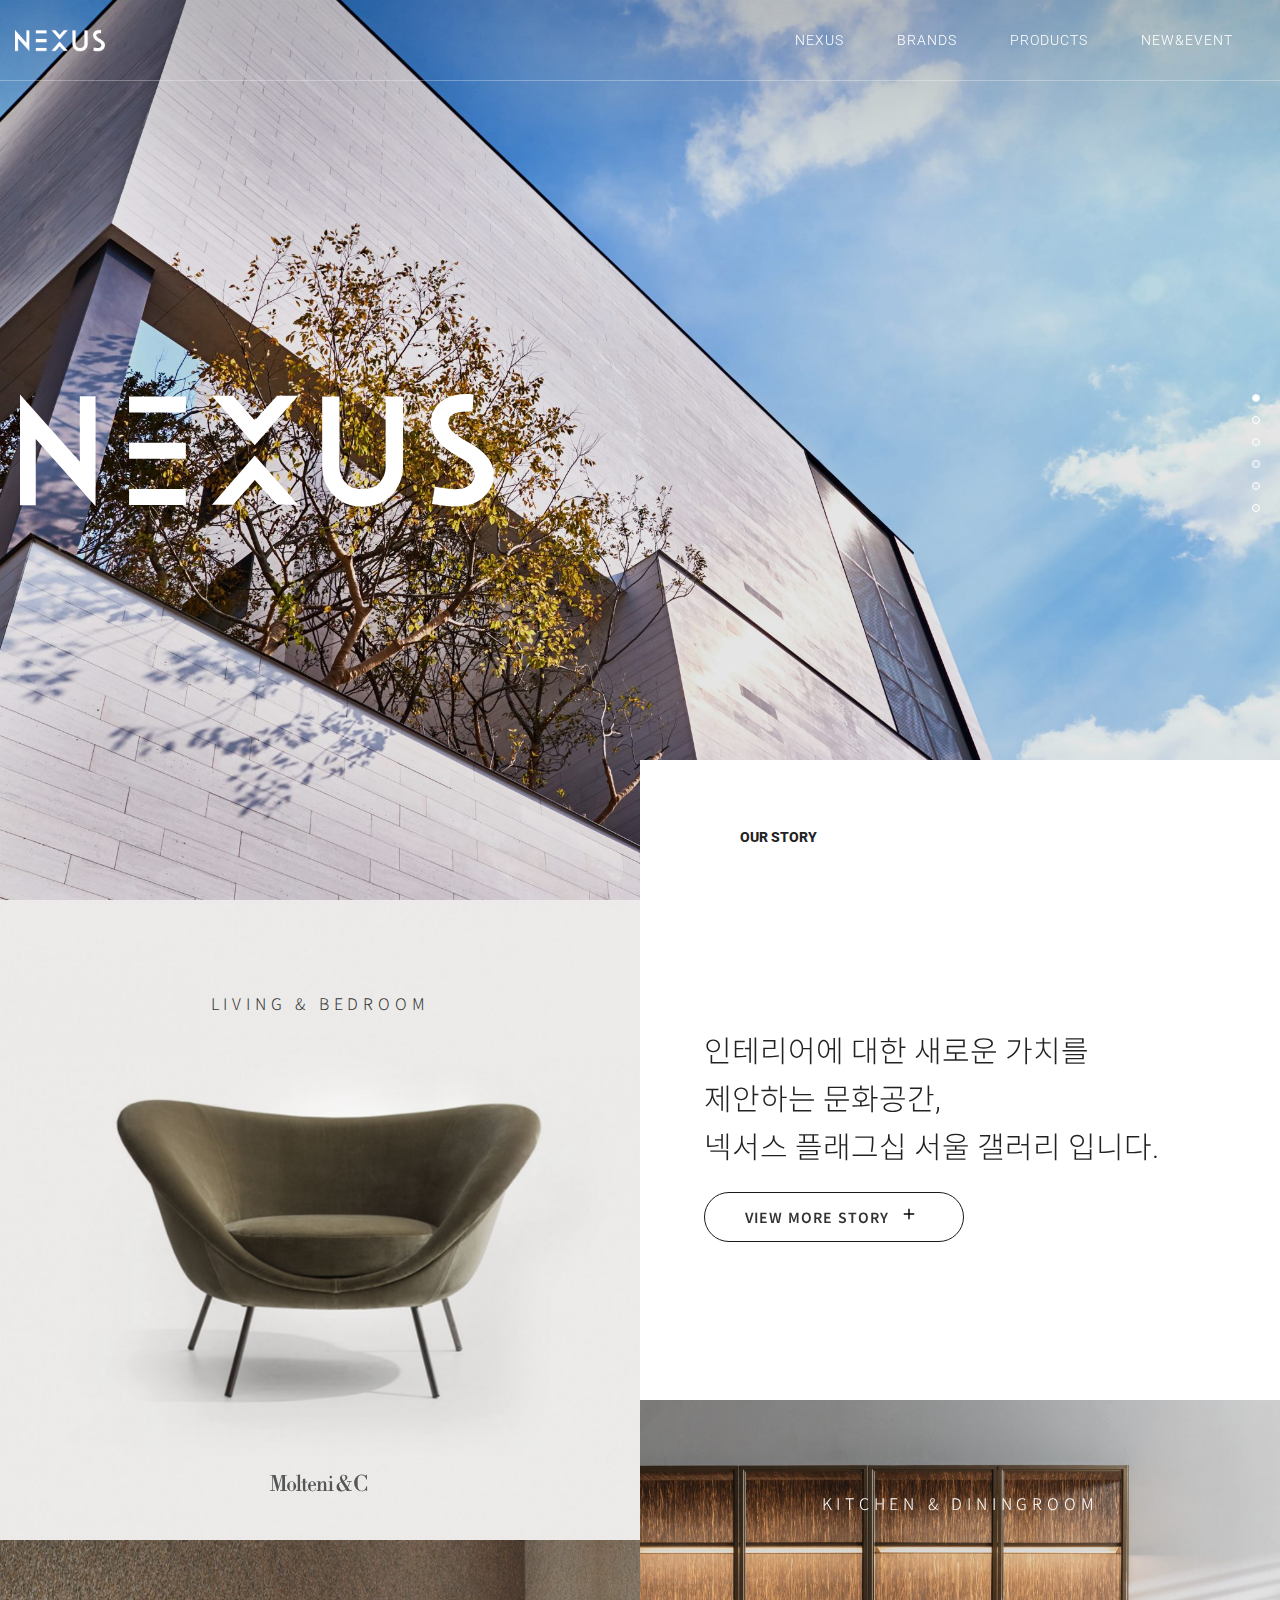
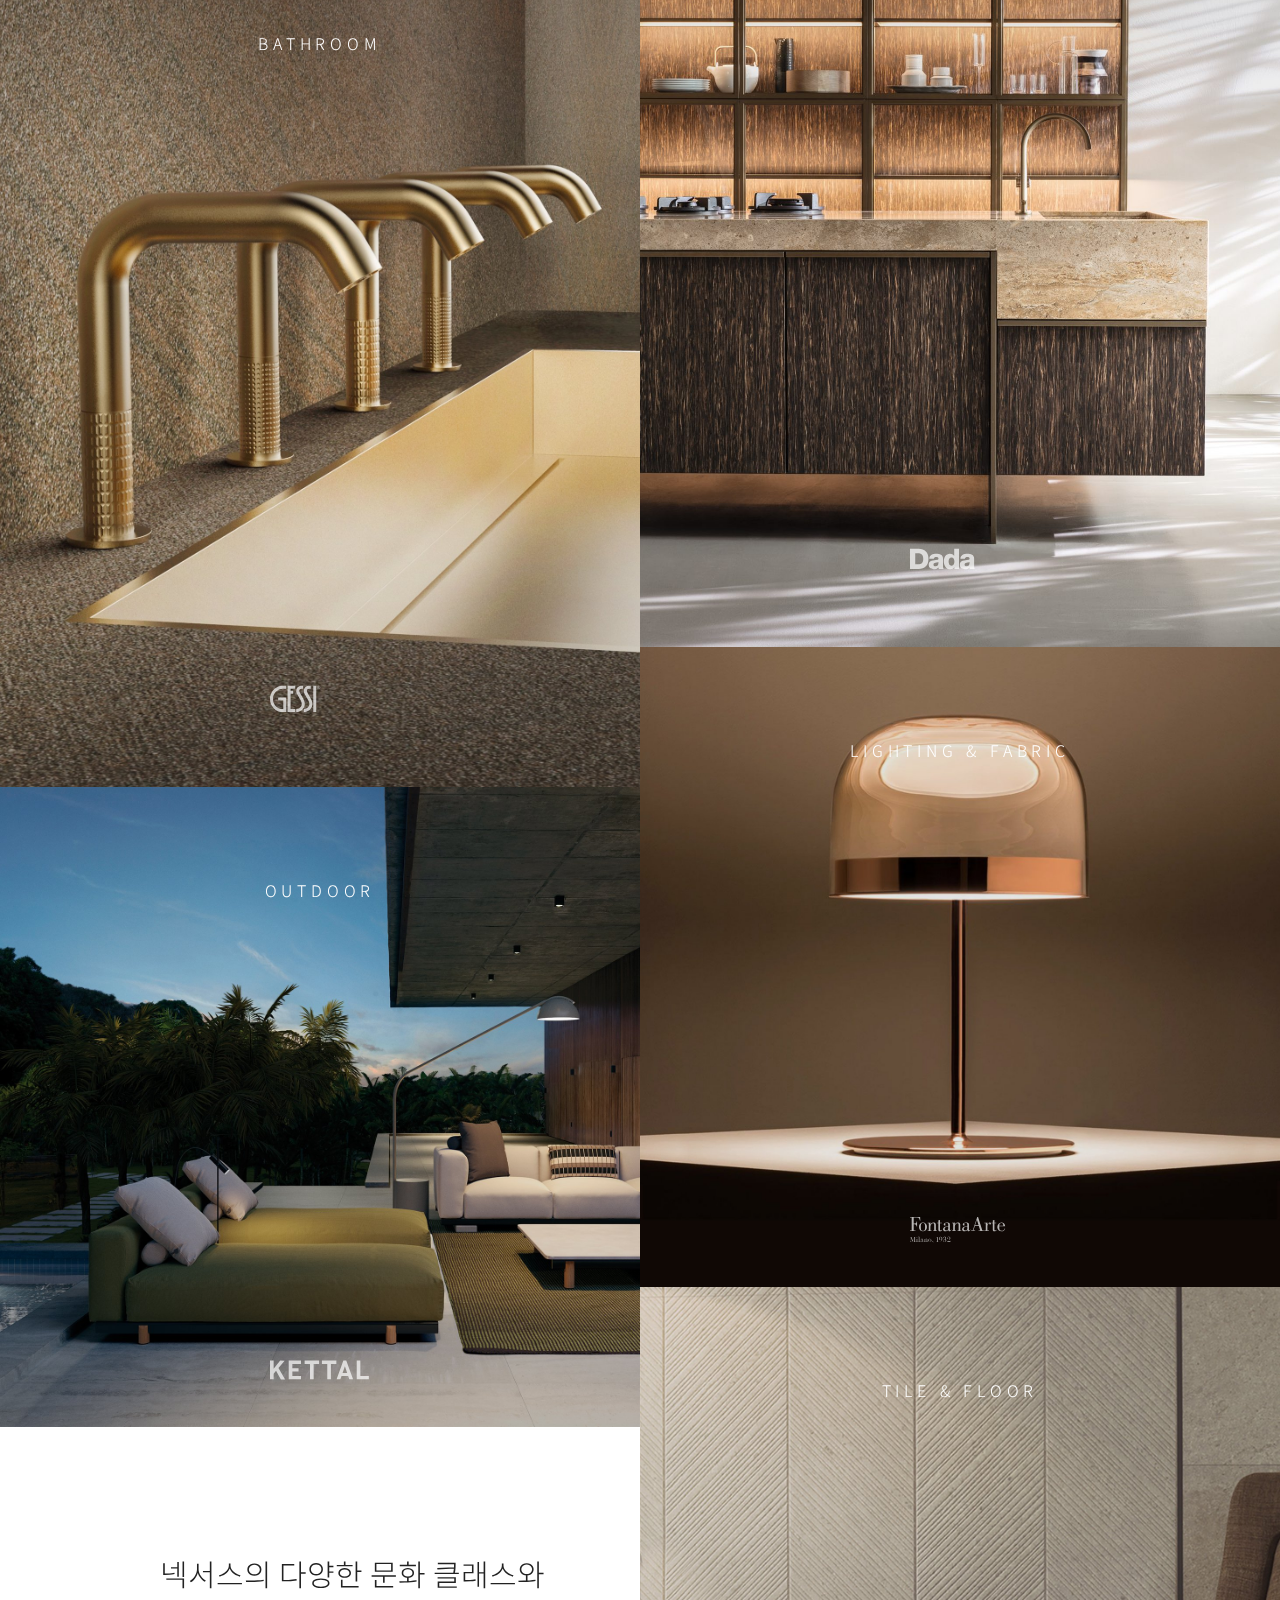
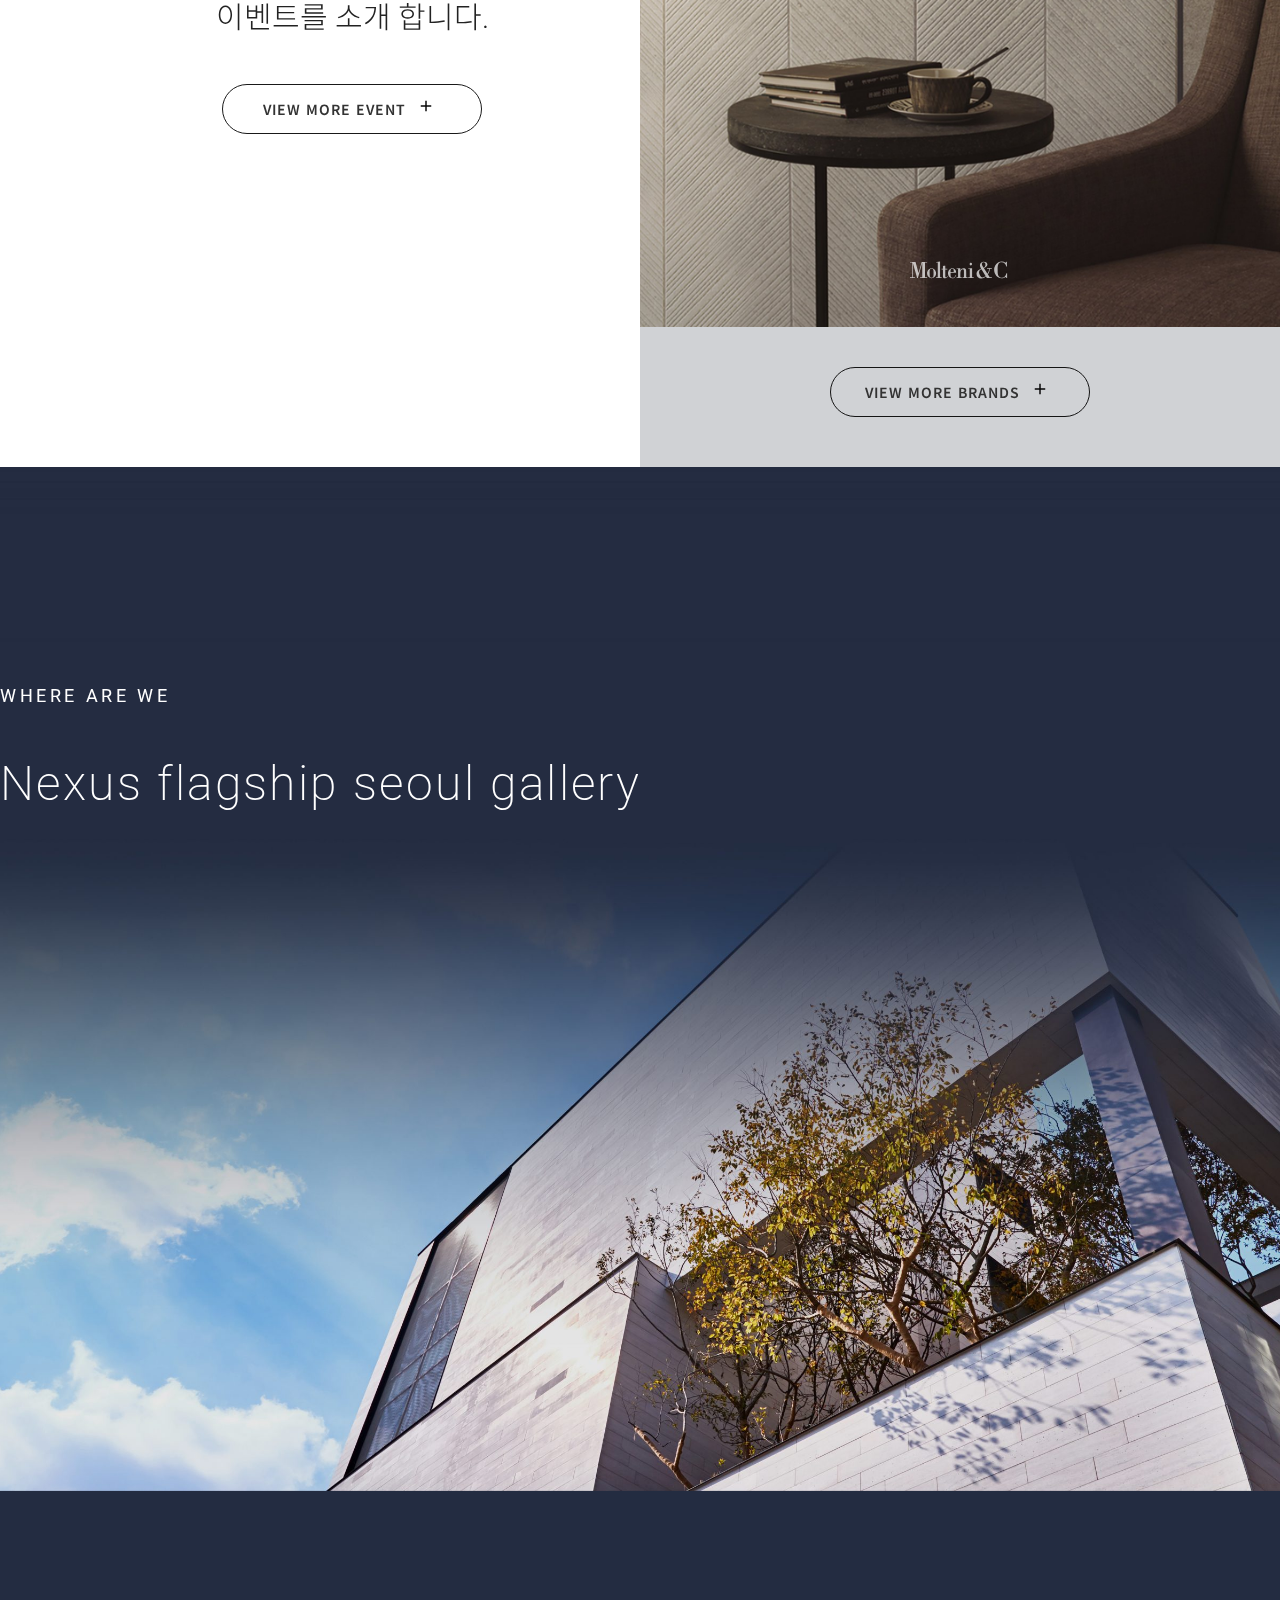
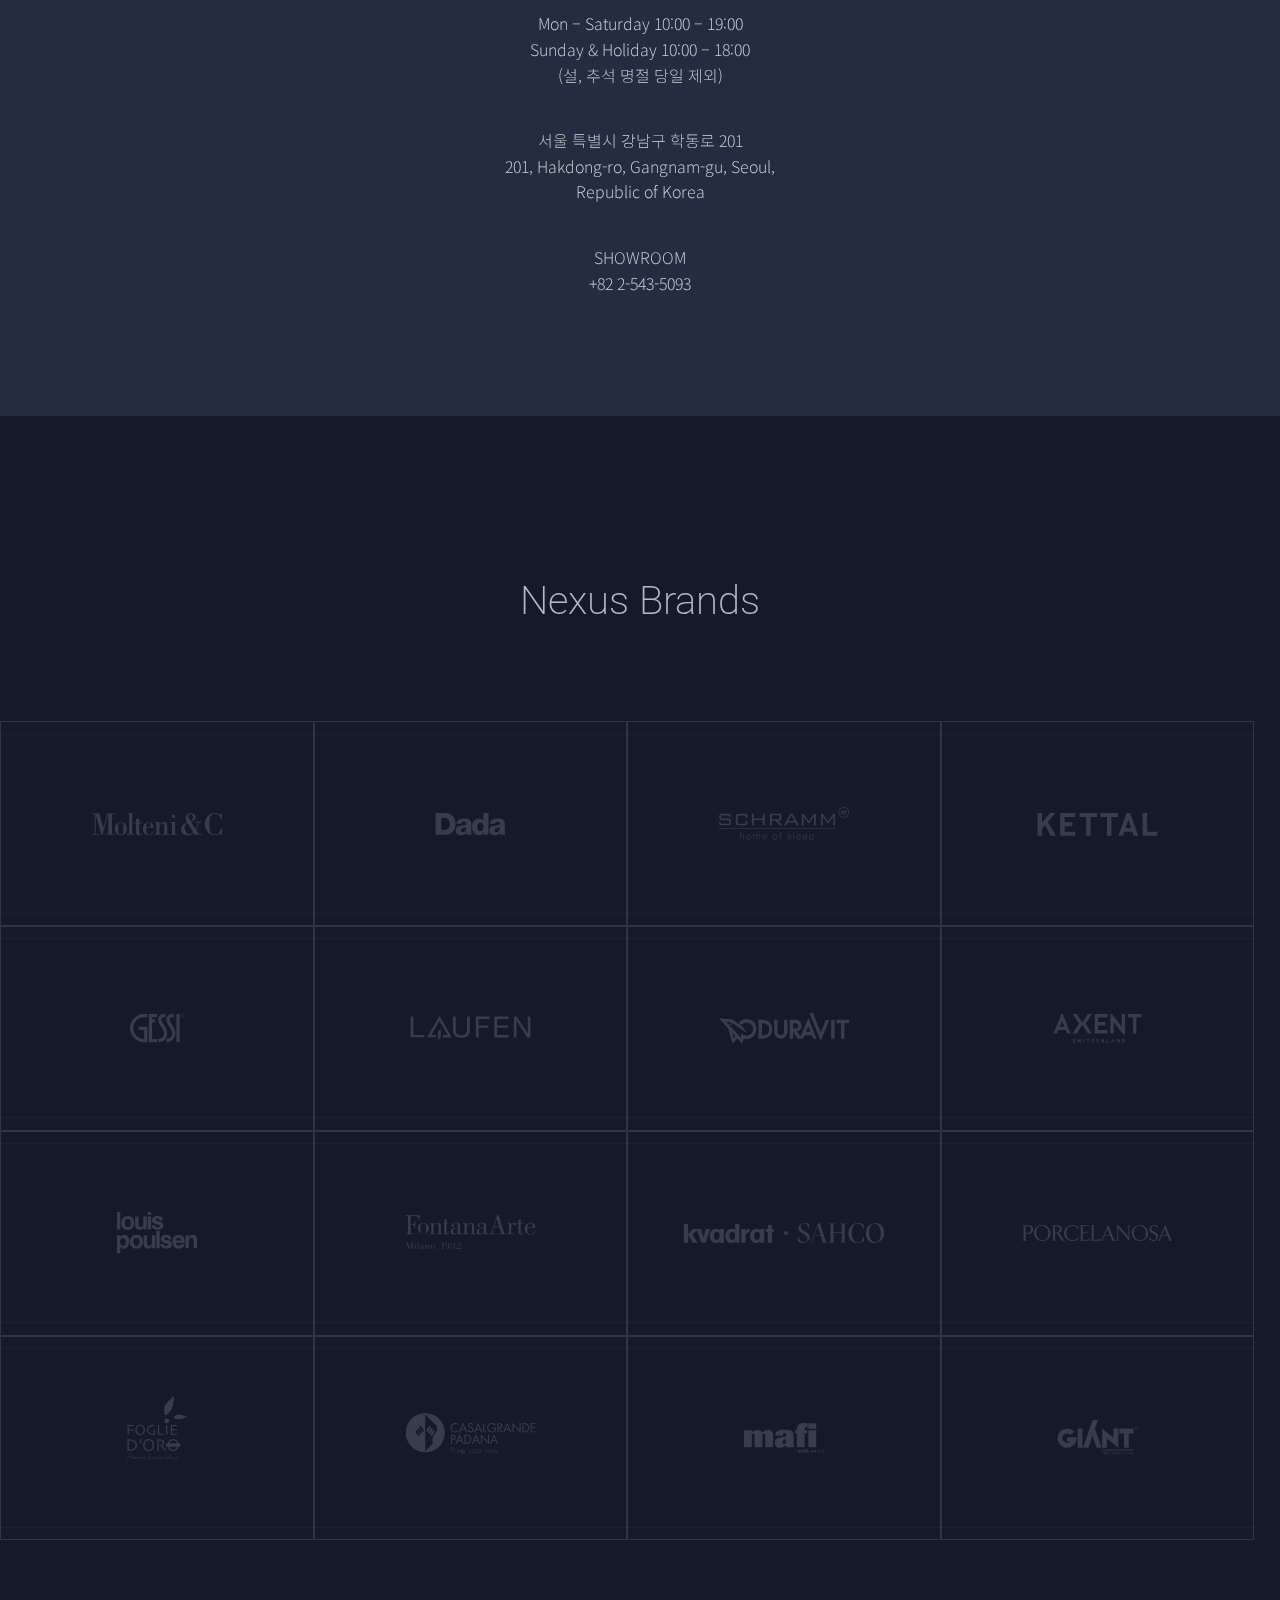
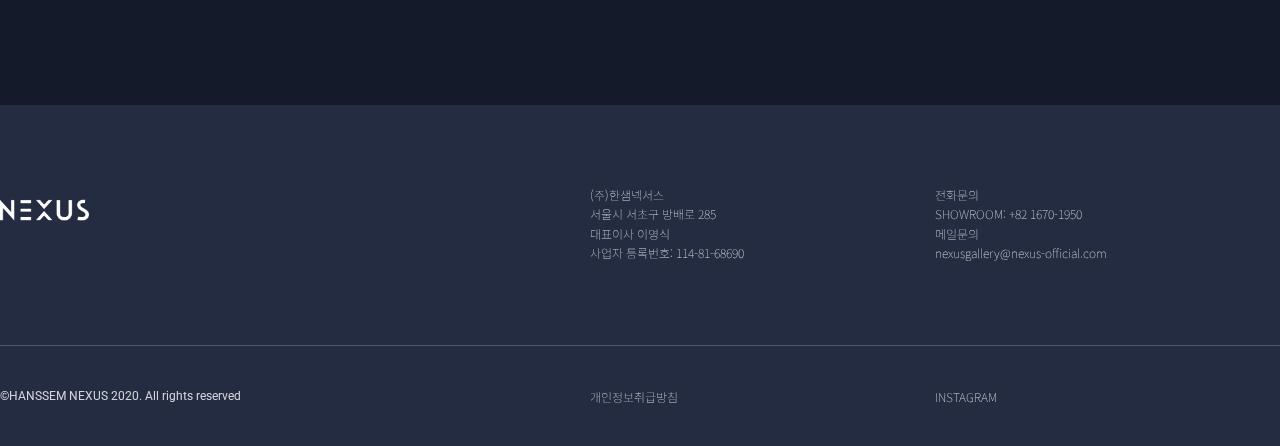
==== index.html @ d9f85008 "nexus_ver.1" ====
<!DOCTYPE html>
<html lang="ko" dir="ltr">
  <!-- dir = left to right -->

<head>
  <meta charset="utf-8">
  <!-- prevent IE unmatch  -->
  <meta http-equiv="X-UA-Compatible" content="IE=edge">
  <meta name="viewport" content="width=device-width, initial-scale=1, minimum-scale=1, maximum-scale=1, user-scalable=no">
  
  <!-- favicon -->
  <link rel="shortcut icon" href="images/favicon.png">
  <link rel="apple-touch-icon-precomposed" href="images/favicon_180.png">

  <title>넥서스 플래그십 서울 갤러리 : Nexus Flagship Seoul Gallery</title>

  <!-- vendor prefix -->
  <!--[if lt IE 9]>
  <script src="js/html5shiv.js"></script>
  <![endif]-->
  <!-- <script src="js/prefixfree.min.js"></script> -->
  <script src="js/respond.min.js"></script> 
  
  <!-- google icon -->
  <link href="https://fonts.googleapis.com/icon?family=Material+Icons" rel="stylesheet">

  <!-- swiper -->
  <link rel="stylesheet" href="js/swiper/swiper.min.css">
  <script src="js/swiper/swiper.min.js"></script>
  
  <!-- my file must be last  -->
  <!-- defer: html load가 끝나면 js읽어요. -->
  <script defer type="text/javascript" src="js/jquery.min.js"></script>
  <script defer type="text/javascript" src="js/script.js"></script>

  <link rel="stylesheet" type="text/css" href="css/normalize.css">
  <link rel="stylesheet" type="text/css" href="css/style.css">
</head>

<body>
<div class="modal"></div>
<div class="wrap">
  <header class="header">
    <div class="page-container">
      <a href="#" class="logo"></a>
      <span class="material-icons mi-apps">apps</span>
      <nav>
        <ul>
          <span class="material-icons mi-c">close</span>
          <li><a href="#">NEXUS</a></li>
          <li><a href="#">BRANDS</a></li>
          <li><a href="#">PRODUCTS</a></li>
          <li><a href="#">NEW&EVENT</a></li>
        </ul>
      </nav>
    </div>
  </header>

  <!-- main -->
  <main>
    <!-- visual -->
    <article class="visual">
      <div class="swiper-container swp-visual">
        <div class="swiper-wrapper">
          <div class="swiper-slide">
            <div class="visual-container">
              <img src="images/main_1.jpg" alt="main-viaul-1">
              <div class="page-container">
                <img src="images/img-nexus-logo.svg" alt="">
              </div>
            </div>
          </div>

          <div class="swiper-slide">
            <div class="visual-container">
              <img src="images/main_2.jpg" alt="main-viaul-2">
              <div class="page-container">
                <img src="images/img-molteni-logo-2.svg" alt="">
              </div>
            </div>
          </div>

          <div class="swiper-slide">
            <div class="visual-container">
              <img src="images/main_3.jpg" alt="main-viaul-3">
              <div class="page-container">
                <img src="images/img-dada-logo-2.svg" alt="">
              </div>
            </div>
          </div>

          <div class="swiper-slide">
            <div class="visual-container">
              <img src="images/main_4.jpg" alt="main-viaul-4">
              <div class="page-container">
                <img src="images/img-gessi-logo-2.svg" alt="">
              </div>
            </div>
          </div>
          <div class="swiper-slide">
            <div class="visual-container">
              <img src="images/main_5.jpg" alt="main-viaul-5">
              <div class="page-container">
                <img src="images/img-fontana-logo-2.svg" alt="">
              </div>
            </div>
          </div>
          <div class="swiper-slide">
            <div class="visual-container">
              <img src="images/main_6.jpg" alt="main-viaul-6">
              <div class="page-container">
                <img src="images/img-kettal-logo-2.svg" alt="">
              </div>
            </div>
          </div>
        </div>

        <div class="page-container">
          <div class="swp-visual-pag"></div>
        </div>

      </div>
    </article>

    <!-- story -->
    <article class="story">
      <div class="story-box-tit">
        <strong>OUR STORY</strong>
      </div>
      
      <div class="page-container">

        <div class="story-box-top">
          <h3>
            인테리어에 대한 새로운 가치를<br>
            제안하는 문화공간,<br>
            넥서스 플래그십 서울 갤러리 입니다.
          </h3>
          <a href="#" class="button-more-s">VIEW MORE STORY
            <span class="material-icons mi-add">add</span>
          </a>
        </div>

        <div class="story-box-c story-box-1">
          <span class="place">LIVING & BEDROOM</span>
          <a href="#" class="click-area"></a>
          <em class="brand">
            <img src="images/img-molteni-logo-2.svg" alt="brand molteni">
          </em>
        </div>
        <div class="story-box-c story-box-2">
          <span class="place">KITCHEN & DININGROOM</span>
          <a href="#" class="click-area"></a>
          <em class="brand">
            <img src="images/img-dada-logo-2.svg" alt="brand dada">
          </em>
        </div>
        <div class="story-box-c story-box-3">
          <span class="place">BATHROOM</span>
          <a href="#" class="click-area"></a>
          <em class="brand">
            <img src="images/img-gessi-logo-2.svg" alt="brand gessi">
          </em>
        </div>
        <div class="story-box-c story-box-4">
          <span class="place">LIGHTING & FABRIC</span>
          <a href="#" class="click-area"></a>
          <em class="brand">
            <img src="images/img-fontana-logo-2.svg" alt="brand fontana">
          </em>
        </div>
        <div class="story-box-c story-box-5">
          <span class="place">OUTDOOR</span>
          <a href="#" class="click-area"></a>
          <em class="brand">
            <img src="images/img-kettal-logo-2.svg" alt="brand kettal">
          </em>
        </div>
        <div class="story-box-c story-box-6">
          <span class="place">TILE & FLOOR</span>
          <a href="#" class="click-area"></a>
          <em class="brand">
            <img src="images/img-molteni-logo-2.svg" alt="brand molteni">
          </em>
        </div>


        <div class="story-box-bottom">
          <p>
            넥서스의 다양한 문화 클래스와<br>
            이벤트를 소개 합니다.
          </p>
          <a href="#" class="button-more-s">VIEW MORE EVENT
            <span class="material-icons mi-add">add</span>
          </a>
        </div>

        <div class="story-button-more">
          <a href="#" class="button-more-s">VIEW MORE BRANDS
            <span class="material-icons mi-add">add</span>
          </a>
        </div>

      </div>
    </article>

    <!-- gallery -->
    <section class="gallery">
      <div class="gallery-visual">
        <div class="page-container">
          <div class="g-text-box">
            <em>WHERE ARE WE</em>
            <h2>Nexus flagship seoul gallery</h2>
          </div>
        </div>
        
      </div>

      <address class="gallery-inf">
        <div class="page-container">
          <ul>
            <li>
              <span class="inf-t">
                Mon – Saturday  10:00 – 19:00 <br>
                Sunday & Holiday  10:00 – 18:00 <br>
                (설, 추석 명절 당일 제외)
              </span>
            </li>
  
            <li>
              <span class="inf-addr">
                서울 특별시 강남구 학동로 201 <br>
                201, Hakdong-ro, Gangnam-gu, Seoul,<br>
                Republic of Korea
              </span>
            </li>
  
            <li>
              <span class="inf-cn">
                ​SHOWROOM <br>
                +82 2-543-5093
              </span>
            </li>
          </ul>
        </div>
      </address>
    </section>

  </main>
  <!-- memain -->

  <!-- nexus brands -->
  <article class="brands">
    <div class="page-container">
      <em>Nexus Brands</em>
      <ul class="brand-lst">
        <li><a href="#" class="b-1"></a></li>
        <li><a href="#" class="b-2"></a></li>
        <li><a href="#" class="b-3"></a></li>
        <li><a href="#" class="b-4"></a></li>
        <li><a href="#" class="b-5"></a></li>
        <li><a href="#" class="b-6"></a></li>
        <li><a href="#" class="b-7"></a></li>
        <li><a href="#" class="b-8"></a></li>
        <li><a href="#" class="b-9"></a></li>
        <li><a href="#" class="b-10"></a></li>
        <li><a href="#" class="b-11"></a></li>
        <li><a href="#" class="b-12"></a></li>
        <li><a href="#" class="b-13"></a></li>
        <li><a href="#" class="b-14"></a></li>
        <li><a href="#" class="b-15"></a></li>
        <li><a href="#" class="b-16"></a></li>
      </ul>
    </div>
  </article>

  <!-- footer -->
  <footer class="footer">
    <div class="footer--top">
      <div class="page-container">
        <a href="#" class="f-logo"></a>
        <dl>
          <dd>(주)한샘넥서스 <br></dd>
          <dd>서울시 서초구 방배로 285 <br></dd>
  
          <dt>대표이사 이영식</dt>
          <dt>사업자 등록번호: 114-81-68690</dt>
        </dl>
        <dl>
          <dt>전화문의</dt>
          <dd>SHOWROOM: +82 1670-1950</dd>
          <dt>메일문의</dt>
          <dd>nexusgallery@nexus-official.com</dd>
        </dl>
      </div>
    </div>

    <div class="footer--bottom">
      <ul class="page-container">
        <li><span>&#169;HANSSEM NEXUS 2020. All rights reserved</span></li>
        <li><a href="#">개인정보취급방침</a></li>
        <li><a href="#">INSTAGRAM</a></li>
      </ul>
    </div>
  </footer>

</div>
</body>

</html>
---- css/style.css ----
@charset "UTF-8";
@import url('https://fonts.googleapis.com/css2?family=Roboto:ital,wght@0,100;0,300;0,400;0,500;0,700;0,900;1,100;1,300;1,400;1,500;1,700;1,900&display=swap');
@import url('https://fonts.googleapis.com/css2?family=Noto+Sans+KR:wght@100;300;400;500;700;900&display=swap');

/* scroll-bar design DELETE */
html {
  scrollbar-3dlight-color: #efefef;
  scrollbar-arrow-color: #dfdfdf;
  scrollbar-base-color: #efefef;
  scrollbar-face-color: #dfdfdf;
  scrollbar-track-color: #efefef;
  scrollbar-darkshadow-color: #efefef;
  scrollbar-highlight-color: #efefef;
  scrollbar-shadow-color: #efefef;
  -ms-overflow-style: none;
  overflow: auto;
}
/* SCROLL */
::-webkit-scrollbar {
  width: .0rem;
  height: 0;
}
/* ------------------------- */
* {
  margin: 0;
  padding: 0;
  box-sizing: border-box;
  outline-style: none;
}
html {
  /* rem standard unit */
  font-size: 10px;
  overflow-x: hidden;
}
a{
  text-decoration: none;
  color: #333;
}
img {
  vertical-align: middle;
  border: 0;
}
button {
  border: none;
  background: none;
}
ul,
li {
  list-style: none;
}
body {
  font-family: 'Roboto', "Noto Sans KR", sans-serif;
  /* font-family: "Noto Sans KR", sans-serif; */
  color: #222;
  font-size: 1.2rem;
  line-height: 1;
  letter-spacing: 0;
}
/* ------------------------------- */
.page-container{
  position: relative;
  display: block;
  width: 144.0rem;
  margin: 0 auto;
}
.wrap {
  position: relative;
  display: block;
}
/* ------------------------------------- */
.header{
  position: absolute;
  top: 0;
  left: 0;
  display: block;
  width: 100vw;
  background: rgba(255, 255, 255, 0.0);
  border-bottom: .05rem solid rgba(255, 255, 255, 0.3);
  /* min-width: 144.0rem; */

  z-index: 999999;
}
.header .page-container{
  position: relative;
  display: flex;
  justify-content: space-between;
  align-items: center;
  align-content: center;
  height: 8.0rem;
}
@keyframes slidedown{
  from{
    margin-top: -8.0rem;
  }
  to{
    margin-top: -.0rem;
  }
}
.header-focus{
  position: fixed;
  top: 0;
  left: 0;
  width: 100%;
  height: 8.0rem;

  background: rgba(255, 255, 255, 0.9);
  border-bottom: .1rem solid #e4e4e4;
  /* animation: .6s slidedown; */
  animation-name: slidedown;
  animation-duration: .6s;
}

.logo{
  display: block;
  width: 10rem;
  height: 8rem;
  margin-left: 1rem;
}
.header .logo{
  background: url('../images/logo.png') no-repeat center;
  background-size: 90%;
}
.header-focus .logo{
  background: url('../images/logo_dark.svg') no-repeat center;
  background-size: 90%;
}

header nav{
  position: relative;
  width: 51.0rem;
}
header nav ul li{
  display: inline-block;
  padding: 1.0rem 2.5rem;
  font-size: 1.4rem;
  letter-spacing: .1rem;
}
.header nav ul li a{
  font-weight: 300;
  color: white;
}
.header-focus nav ul li a{
  font-weight: 400;
  color: rgba(0, 0, 0, .9);
}
header nav ul li a:hover{
  text-decoration: underline;
}
.header .page-container .mi-apps,
.header .page-container .mi-c{
  position: absolute;
  top: 2.0rem;
  right: 2.5rem;

  display: none;

  width: 2.0rem;
  height: 2.0rem;
  padding: 0.5rem 0;
  font-size: 2.0rem;
  font-weight: 100;
  text-align: center;
  cursor: pointer;
  border: none;
}

/* responsive-header */
@media screen and (max-width: 1024px) {
  html{
    font-size: 8px;
  }
  .header .page-container{
    width: 100vw;
    height: 7rem;
  }
  .header-focus{
    height: 7rem;
  }
  .header .page-container .material-icons{
    display: block;
  }
  .header .page-container .mi-apps{
    color: white;
  }
  .header-focus .page-container .mi-apps{
    color: black;
  }
  .header nav ul{
    position: fixed;
    top: 0;
    right: -250px;
    /* display: none; */
    width: 250px;
    height: 100%;
    color: grey;
    background: white;
    box-shadow: -3px 0px 9px 1px rgba(0, 0, 0, .1);
    padding-top: 80px;
    transition: right .3s;
  }

  .header nav ul li{
    display: block;
    width: 90%;
    margin: 0 auto;
    padding: 2.5rem 3rem;
    border-bottom: 1px solid rgba(0, 0, 0, .15);
  }
  .header nav ul li:last-child{
    border-bottom: none;
  }
  .header nav ul li:hover{
    background: rgba(0, 0, 0, .04);
  }
  .header nav ul li a{
    color: black;
    font-size: 1.2rem;
    font-weight: 500;
  }
}

/* main */

/* visual */
.visual{
  width: 100%;
  /* min-width: 144.0rem; */
  min-height: 100vh;
}
.visual .swp-visual{
  position: relative;
  width: 100%;
  height: 100vh;
}
.swp-visual .swiper-slide .visual-container{
  position: relative;
}
.swp-visual .swiper-slide .visual-container > img{
  width: 100%;
  height: 100vh;
  object-fit: cover;
}
.swp-visual .swiper-slide .visual-container > .page-container{
  position: absolute;
  top: 0;
  left: 50%;
  display: flex;
  align-items: center;
  height: 100%;
  transform: translateX(-50%);
  z-index: 9;
}
@keyframes slideout {
  from{
    opacity: 0;
  }
  to{
    opacity: 1;
  }
}

.swp-visual .swiper-slide .visual-container > .page-container img,
.swp-visual .swiper-slide-next .visual-container > .page-container img{
  display: block;
  width: 37%;
  height: 37%;
  margin-left: 7.0rem;
  object-fit: contain;
  opacity: 0;
}
.swp-visual .swiper-slide-active .visual-container > .page-container img{
  position: absolute;
  left: -10.0rem;
  display: block;
  width: 37%;
  height: 37%;
  object-fit: contain;

  opacity: 1;
  transform: translateX(5rem);
  transition: all ease-out .5s;
  transition-delay: .5s;
}
.swp-visual > .page-container{
  position: absolute;
  top: 0;
  left: 50%;
  height: 100%;
  transform: translateX(-50%);
  z-index: 9;
}
.swp-visual .swp-visual-pag{
  position: absolute;
  top: 43%;
  right: 0;
  display: flex;
  flex-direction: column;
}
.swp-visual .swp-visual-pag .swiper-pagination-bullet{
  position: relative;
  width: .8rem;
  height: .8rem;
  margin: .7rem 2.0rem;
  border: .1rem solid rgba(255, 255, 255, 1);
  background: rgba(255, 255, 255, .1);
  opacity: 1;
  overflow: hidden;
}

.swp-visual .swp-visual-pag .swiper-pagination-bullet::before,
.swp-visual .swp-visual-pag .swiper-pagination-bullet-active::before{
  content: '';
  position: absolute;
  bottom: -.1rem;
  left: 0;
  width: 110%;
  background: rgba(255, 255, 255, 1);
}
.swp-visual .swp-visual-pag .swiper-pagination-bullet::before{
  height: 0%;
  transition: height .3s;
}
.swp-visual .swp-visual-pag .swiper-pagination-bullet-active::before{
  height: 120%;
  transition: height .3s ease-out;
}

.swp-visual .swp-visual-pag:active .swiper-pagination-bullet::before{
  height: 0%;
  transition: height .3s;
}
.swp-visual .swp-visual-pag .swiper-pagination-bullet:hover{
  background: white;
}
.swp-visual .swp-visual-pag .swiper-pagination-bullet:hover::before{
  height: 120%;
}

/* responsive-main-visual */
@media screen and (max-width: 1440px) {
  .visual .swp-visual{
    width: 100vw;
  }
  .page-container{
    width: 100%;
  }
  .visual .swp-visual .page-container{
    width: 100%;
  }
  .visual .swp-visual .visual-container .page-container{
    left: 0;
    transform: none;
  }
}


/* story */
.story{
  position: relative;
}
.story-box-move{
  animation-name: move;
  animation-duration: 1.3s;
  animation-timing-function: cubic-bezier(.37, .13, .33, .94);
}
@keyframes move{
  from{
    transform: translateX(100%);
  }
  to{
    transform: translateX(0%);
  }
}
.story-box-right-to-mid{
  animation-name: move-r;
  animation-duration: 1.3s;
  animation-timing-function: cubic-bezier(.37, .13, .33, .94);
}
@keyframes move-r{
  from{
    opacity: 0;
    transform: translateX(120%);
  }
  to{
    opacity: 1;
    transform: translateX(0%);
  }
}
.story-box-left-to-mid{
  animation-name: move-l;
  animation-duration: 1.3s;
  animation-timing-function: cubic-bezier(.37, .13, .33, .94);
}
@keyframes move-l{
  from{
    opacity: 0;
    transform: translateX(-120%);
  }
  to{
    opacity: 1;
    transform: translateX(0%);
  }
}
.story-box-tit{
  position: absolute;
  top: -14.0rem;
  right: 0;
  height: 14.1rem;
  width: 50%;
  padding: 5.0rem 0 5.0rem 10.0rem;
  background: white;
  z-index: 9;
}
.story-box-tit strong{
  display: block;
  font-size: 1.4rem;
  font-weight: 800;
  height: 4.0rem;
  padding-top: 2.0rem;
}
.story .page-container{
  position: relative;
  display: flex;
  flex-wrap: wrap;
  flex-direction: row-reverse;
}
.story .page-container > div{
  width: 50%;
}
/* ---icon--- */
.mi-add{
  display: inline-block;
  width: 3rem;
  height: 3rem;
  color: black;
  text-align: center;
  font-size: 1.8rem;
}
.button-more-s{
  font-family: "Noto Sans KR";
  display: block;
  width: 26.0rem;
  height: 5.0rem;
  padding: 1.2rem 3.0rem 1.5rem 3.0rem;
  border-radius: 3.0rem;
  border: .1rem solid rgba(0, 0, 0, .9);
  font-size: 1.4rem;
  font-weight: 600;
  text-align: center;
  letter-spacing: .1rem;
}
.button-more-s:hover {
  text-decoration: underline ;
}
/* ---icon--- */
.story .page-container > .story-box-top{
  height: 58.0rem;
  padding-top: 12.0rem;
  padding-left: 10.0rem;
}
.story .page-container > .story-box-top h3{
  font-size: 3.0rem;
  font-weight: 300;
  line-height: 1.6;
  text-align: left;
  padding-bottom: 14.5rem;
  white-space: nowrap;
}

.story .page-container > .story-box-c{
  position: relative;
  padding: 9.5rem 0 5.5rem 0;
  text-align: center;
  background-position: center;
  background-repeat: no-repeat;
  background-size: cover;
}
.story .page-container .story-box-c > *{
  display: block;
}
.story .page-container .story-box-c > .place{
  font-family: "Noto Sans KR", sans-serif;
  font-weight: 300;
  letter-spacing: .3em;
  font-size: 1.6rem;
  color: white;
}
.story .page-container .story-box-1 > .place{
  color: #333;
}
.story .page-container .story-box-c > .click-area{
  height: 85%;
  margin: 2.0rem 0;
}

.story .page-container .story-box-c > .brand > img {
  height: 3.0rem;
  opacity: .7;
}
.story .page-container .story-box-1 > .brand > img {
  mix-blend-mode: difference;
}

.story .page-container > .story-box-c:nth-child(2n-1) {
  margin-top: -14.0rem;
}
.story .page-container > .story-box-c:last-child {
  margin-top: -15.0rem;
}
.story-box-1, 
.story-box-4, 
.story-box-5, 
.story-box-6{
  height: 72.0rem;
}
.story-box-2,
.story-box-3{
  height: 94.0rem;
}
.story-box-1{
  background: url('../images/story_1.jpg');
}
.story-box-2{
  background: url('../images/story_2.jpg');
}
.story-box-3{
  background: url('../images/story_3.jpg');
}
.story-box-4{
  background: url('../images/story_4.jpg');
}
.story-box-5{
  background: url('../images/story_5.jpg');
}
.story-box-6{
  background: url('../images/story_6.jpg');
}

.story-box-bottom{
  height: 73.0rem;
  padding-top: 19.0rem;
}
.story-box-bottom p{
  display: block;
  font-size: 3rem;
  font-weight: 300;
  line-height: 1.4;
  text-align: center;
  margin-bottom: 4.5rem;
}
.story-box-bottom .button-more-s{
  margin: 0 auto;
}
.story-button-more{
  margin-top: -15.0rem;
  width: 50%;
  height: 15.0rem;
  padding: 5.0rem 0;
  background: #d0d2d5;
}
.story-button-more .button-more-s{
  margin: 0 auto;
}

/* responsive-main-storys */
@media screen and (max-width: 1440px) {
  .story-box-1, 
  .story-box-4, 
  .story-box-5, 
  .story-box-6{
    height: 50vw;
  }
  .story-box-2,
  .story-box-3{
    height: 66.2vw;
  }
  .story .page-container > .story-box-top,
  .story-box-bottom{
    height: 50vw;
    padding-top: 10%;
    padding-left: 5%;
    transition: all .2s;
  }
  .story .page-container > .story-box-top h3{
    padding-bottom: 2rem;
  }
}


@media screen and (max-width: 1024px) {
  .story .page-container > div{
    width: 100%;
  }
  .story-box-tit{
    top: -8rem;
    padding: 2.0rem 5rem;
    height: 8rem;
    letter-spacing: 1px;
  }

  .story .page-container .story-box-top,
  .story-box-bottom{
    display: flex;
    flex-wrap: wrap;
    justify-content: space-around;
    align-items: center;
    align-content: flex-start;
    height: 38rem;
    padding: 8rem 0 0 0;
    overflow: hidden;
    
  }
  .story .page-container .story-box-top h3,
  .story-box-bottom p{
    padding-bottom: 5rem;
    width: 70vw;
    line-height: 1.3;
  }

  .button-more-s{
    width: 70vw;
    transition: width .3s;
  }
  
  .story .page-container > .story-box-c:nth-child(n) {
    margin-top: 0;
  }
  .story-box-1, 
  .story-box-4, 
  .story-box-5, 
  .story-box-6{
    height: 100vw;
  }
  .story-box-2,
  .story-box-3{
    height: 120vw;
  }

  .story-box-bottom{
    order: 4;
    padding-top: 6rem;
    height: 35rem;
  }
  .story-box-6{
    order: 5;
  }
  .story-button-more{
    margin-top: 0;
    order: 6;
  }
  .story-button-more .button-more-s{
    font-size: 1.8rem;
    padding: 2.0rem 0;
    height: 6rem;
  }

}
@media screen and (max-width: 450px) {

  .story .page-container .story-box-top h3{
    font-size: 2.6rem;
    width: 90vw;
  }
  .button-more-s{
    width: 80vw;
  }
}



/* gallery */
.gallery{
  position: relative;
  min-width: 100vw;
}
.gallery .gallery-visual{
  position: relative;
  height: 143.5rem;
  padding: 22.0rem 0 0 0;
  background: url('../images/gallery_bg.jpg') no-repeat center;
  background-attachment: fixed;
  background-size: cover;
}
.gallery .gallery-visual .page-container{
  height: 100%;
}
.gallery .gallery-visual .g-text-box{
  position: relative;
  color: white;
}
.gallery .gallery-visual .g-text-box em{
  display: block;
  margin-bottom: 5.5rem;
  font-size: 1.8rem;
  font-weight: 400; 
  font-style: normal;
  letter-spacing: 0.2em;
}
.gallery .gallery-visual .g-text-box h2{
  font-size: 4.8rem;
  font-weight: 200;
  letter-spacing: 0.05em;
}

.gallery-inf{
  position: relative;
  width: 100vw;
  background: #232C41;
}
.gallery-inf ul{
  display: flex;
  justify-content: space-between;
  flex-wrap: wrap;
  padding: 12.0rem 0;
}
.gallery-inf ul > li{
  font-family: "Noto Sans KR", sans-serif;;
  display: inline-block;
  color: rgba(255, 255, 255, 0.8);
  padding: 2rem 0;
  font-size: 1.6rem;
  font-weight: 200;
  line-height: 1.6;
  font-style: normal;
  text-align: center;
}

/* reponsive-main-gallery */
@media screen and (max-width: 1440px) {
  .gallery .gallery-visual{
    background-attachment: scroll;
    height: 80vw;
  }
  .gallery-inf ul{
    flex-direction: column;
    padding: 10.0rem 0;

  }
}


/* //main */


/* nexus brands */
.brands{
  background: #141A29;
}
.brands .page-container{
  position: relative;
  /* height: 120.5rem; */
  padding: 16.5rem 0;
  overflow: hidden;
}
.brands .page-container > em{
  display: block;
  text-align: center;
  font-style: normal;
  font-size: 4rem;
  font-weight: 200;
  color: rgba(255, 255, 255, 0.7);
  padding-bottom: 10.0rem;
}
.brand-lst{
  position: relative;
  display: flex;
  flex-wrap: wrap;
  align-content: flex-start;
  width: 100%;
  /* height: 70.5rem; */
}
.brand-lst li a{
  display: block;
  width: 36.0rem;
  height: 17.5rem;
  border: .1rem solid rgba(255, 255, 255, 0.4);
  background-position: center;
  background-repeat: no-repeat;
  opacity: .3;
}
.brand-lst li a:hover{
  opacity: 1;
  transition: all ease-in .2s;
}
.b-1{
  background: url('../images/b-1.svg');
}
.b-2{
  background: url('../images/b-2.svg');
}
.b-3{
  background: url('../images/b-3.svg');
}
.b-4{
  background: url('../images/b-4.svg');
}
.b-5{
  background: url('../images/b-5.svg');
}
.b-6{
  background: url('../images/b-6.svg');
}
.b-7{
  background: url('../images/b-7.svg');
}
.b-8{
  background: url('../images/b-8.svg');
}
.b-9{
  background: url('../images/b-9.svg');
}
.b-10{
  background: url('../images/b-10.svg');
}
.b-11{
  background: url('../images/b-11.svg');
}
.b-12{
  background: url('../images/b-12.svg');
}
.b-13{
  background: url('../images/b-13.svg');
}
.b-14{
  background: url('../images/b-14.svg');
}
.b-15{
  background: url('../images/b-15.svg');
}
.b-16{
  background: url('../images/b-16.svg');
}
/* responsive-brands */

@media screen and (max-width: 1440px) {
  /* .brands .page-container{
    position: relative;
    width: 100vw;
  } */
  .brand-lst li a{
    width: 24.5vw;
    height: 16vw;
  }

}
@media screen and (max-width: 1024px) {
  .brand-lst li a{
    width: 50vw;
    height: 20vw;
    background-size: 110%;
  }
  
}



/* footer */
.footer{
  background: #232C41;
}
.footer--top{
  position: relative;
  border-bottom: .1rem solid rgba(255, 255, 255, 0.2);
}
.footer--top .page-container {
  display: flex;
  justify-content: flex-end;
  align-items: flex-start;
  height: 24.0rem;
  padding: 8.0rem 0;
}
.footer--top .page-container > *{
  display: block;
  color: white;
}
.f-logo{
  flex: 2;
  width: 100%;
  height: 5rem;
  align-self: flex-start;
  background: url('../images/logo.png') no-repeat left;
  background-size: 15%;
}
.footer--top .page-container > dl{
  flex: 1 5.0rem;
}
.footer--top .page-container dl *{
  font-family: "Noto Sans KR", sans-serif;
  line-height: 1.6;
  font-weight: 100;
  color: rgba(255, 255, 255, 0.8);
}

.footer--bottom .page-container{
  height: 100px;
  display: flex;
  align-items: center;
}
.footer--bottom .page-container li:first-child{
  flex: 2;
  color: rgba(255, 255, 255, 0.8);
}
.footer--bottom .page-container li{
  display: block;
  flex: 1 5.0rem;
}
.footer--bottom .page-container li a{
  font-family: "Noto Sans KR", sans-serif;
  line-height: 1.6;
  font-weight: 100;
  color: rgba(255, 255, 255, 0.8);
}

@media screen and (max-width:750px) {
  .footer--top .page-container {
    flex-direction: column;
    height: 350px;
    padding: 5rem 2rem;
    font-size: 1.6rem;
  }
  .f-logo{
    margin-left: 2rem;
    margin-bottom: 2rem;
  }
  .footer--top .page-container > dl{
    padding-bottom: 2rem;
  }

  .footer-bottom .page-container li:nth-child(2) a{
    visibility: hidden;
  }
  
}
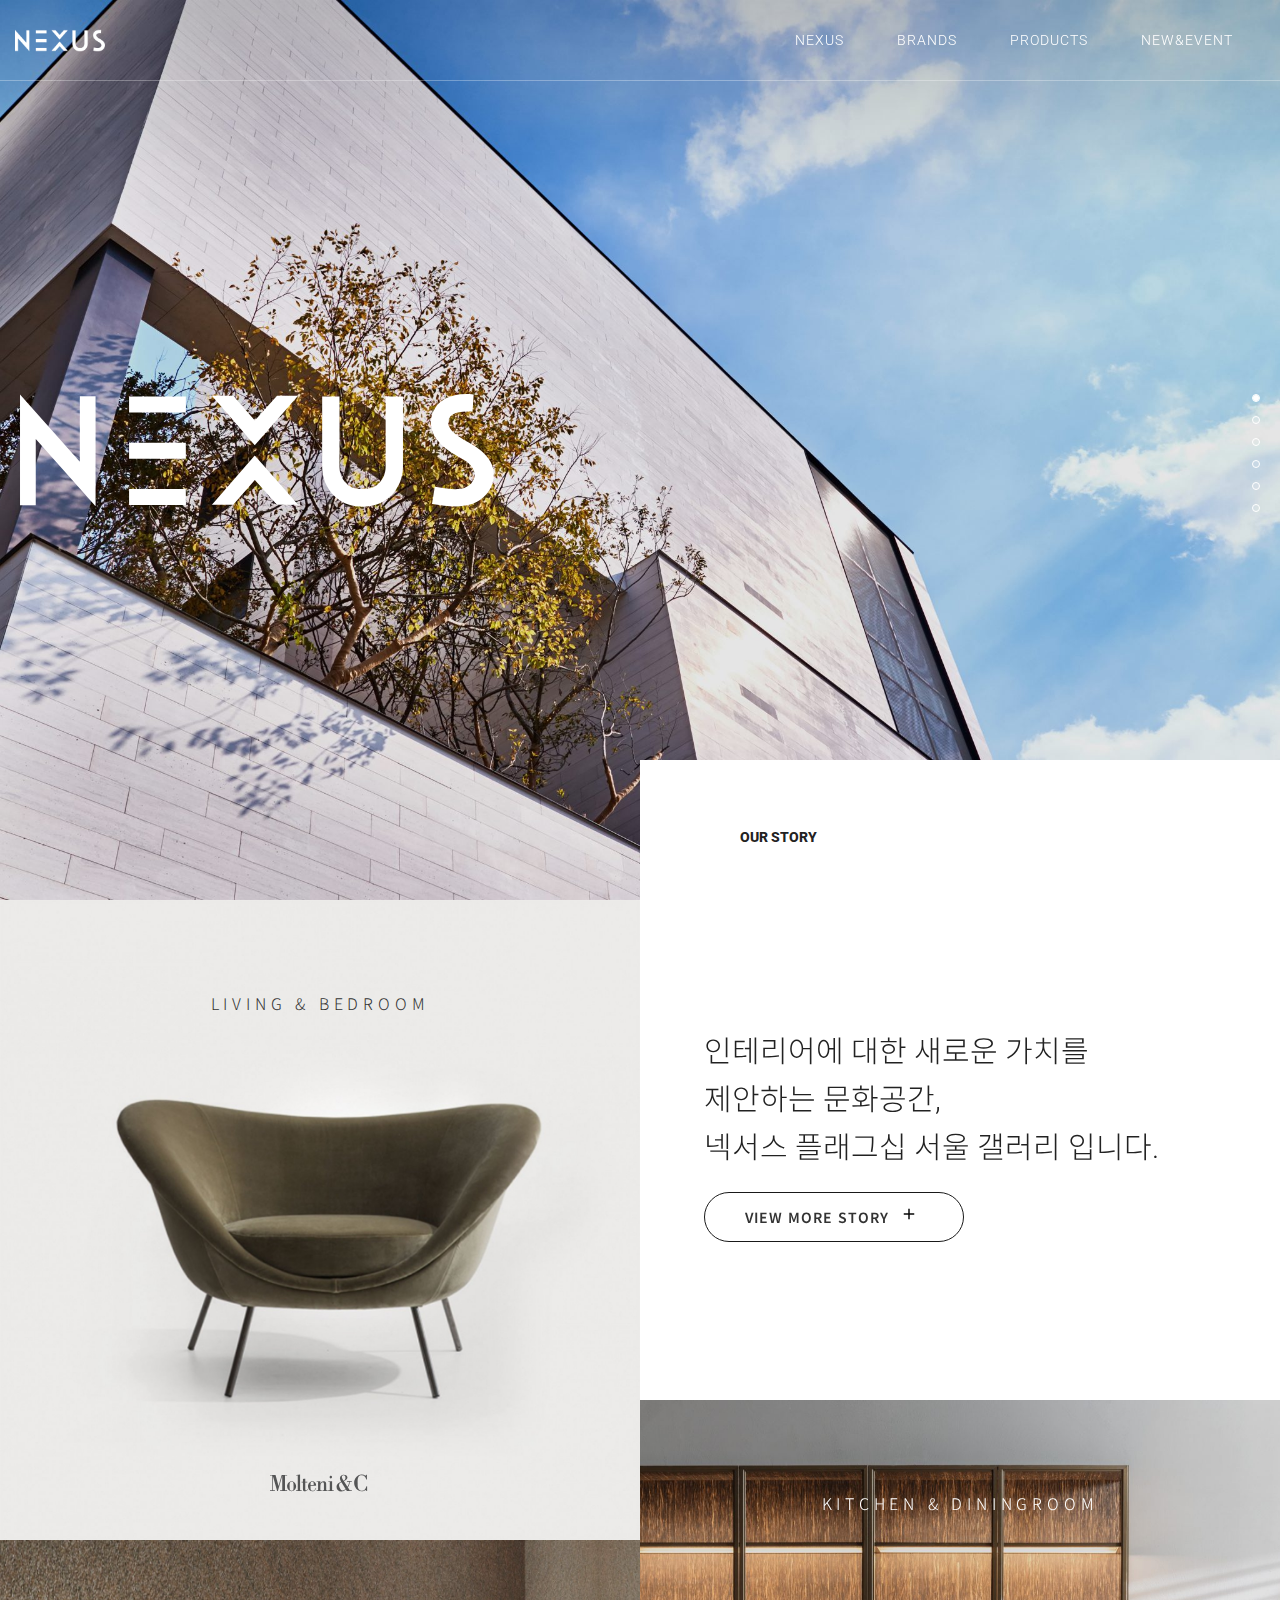
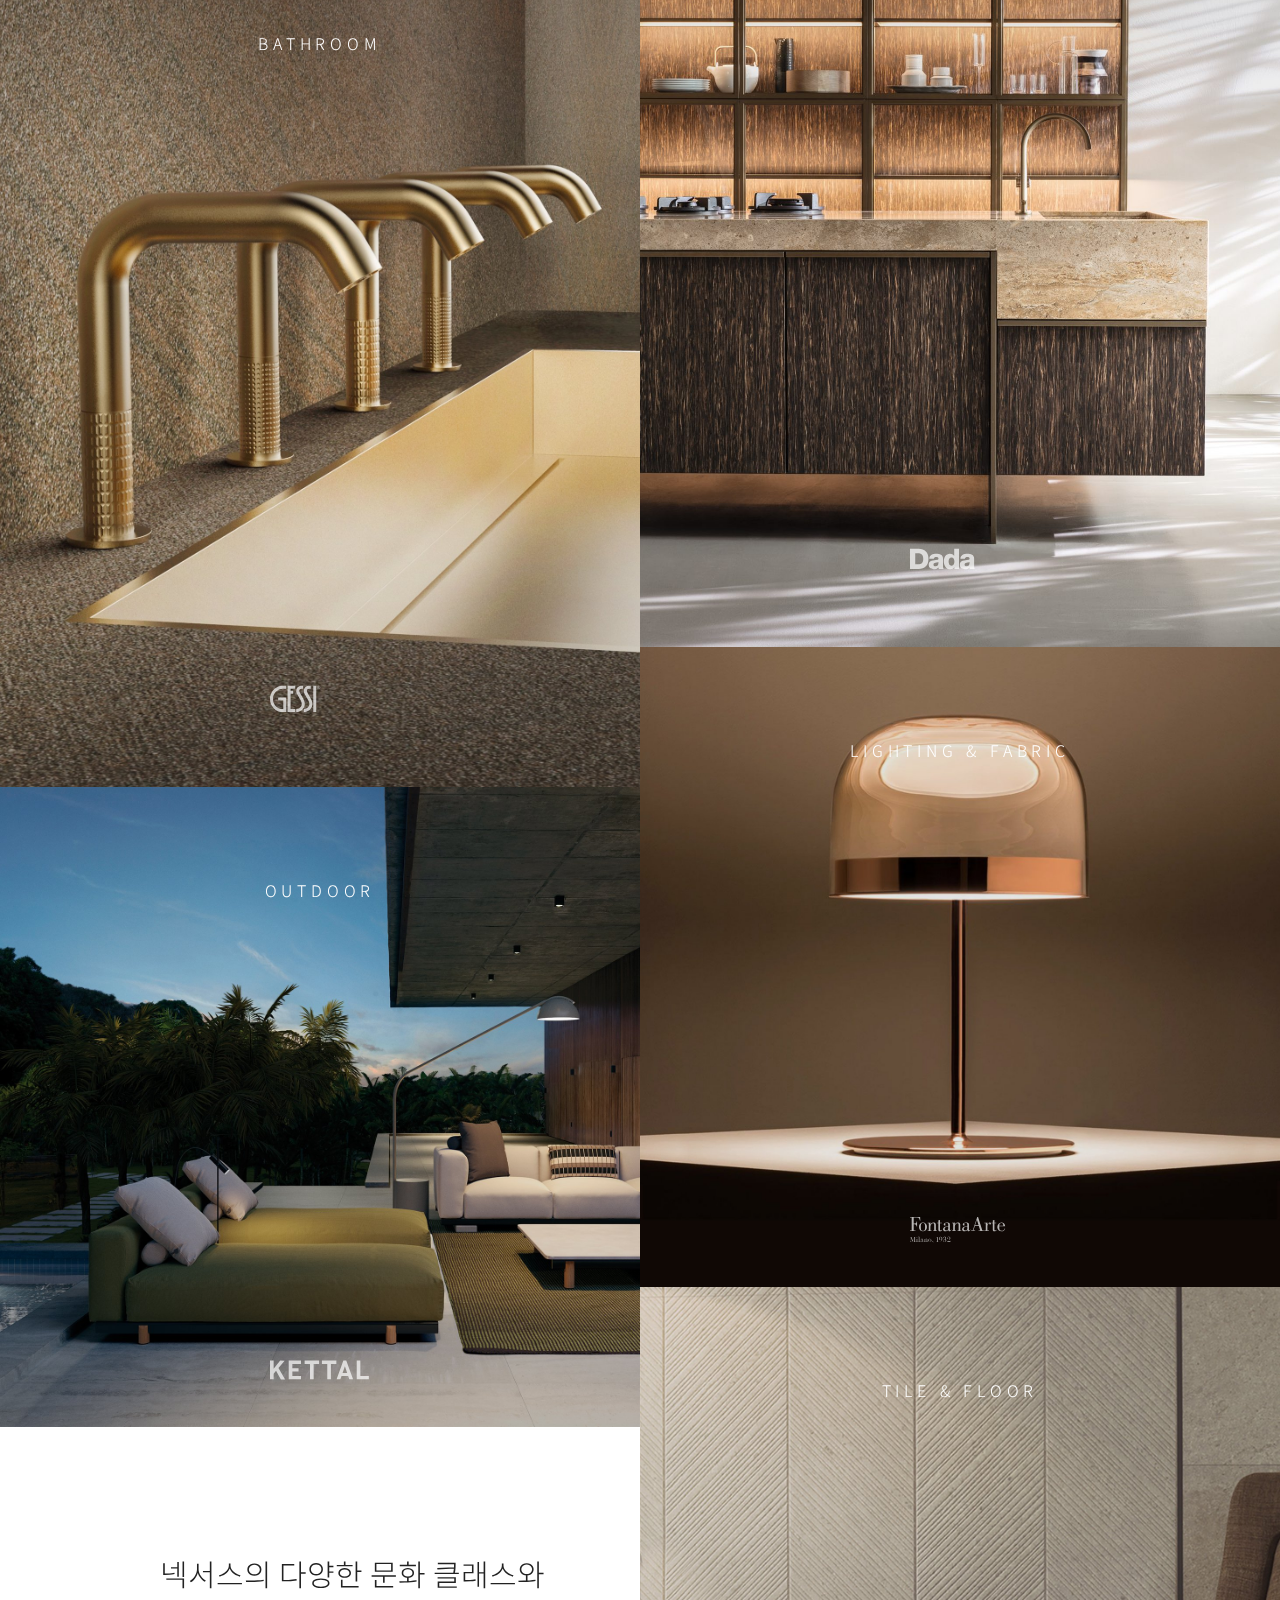
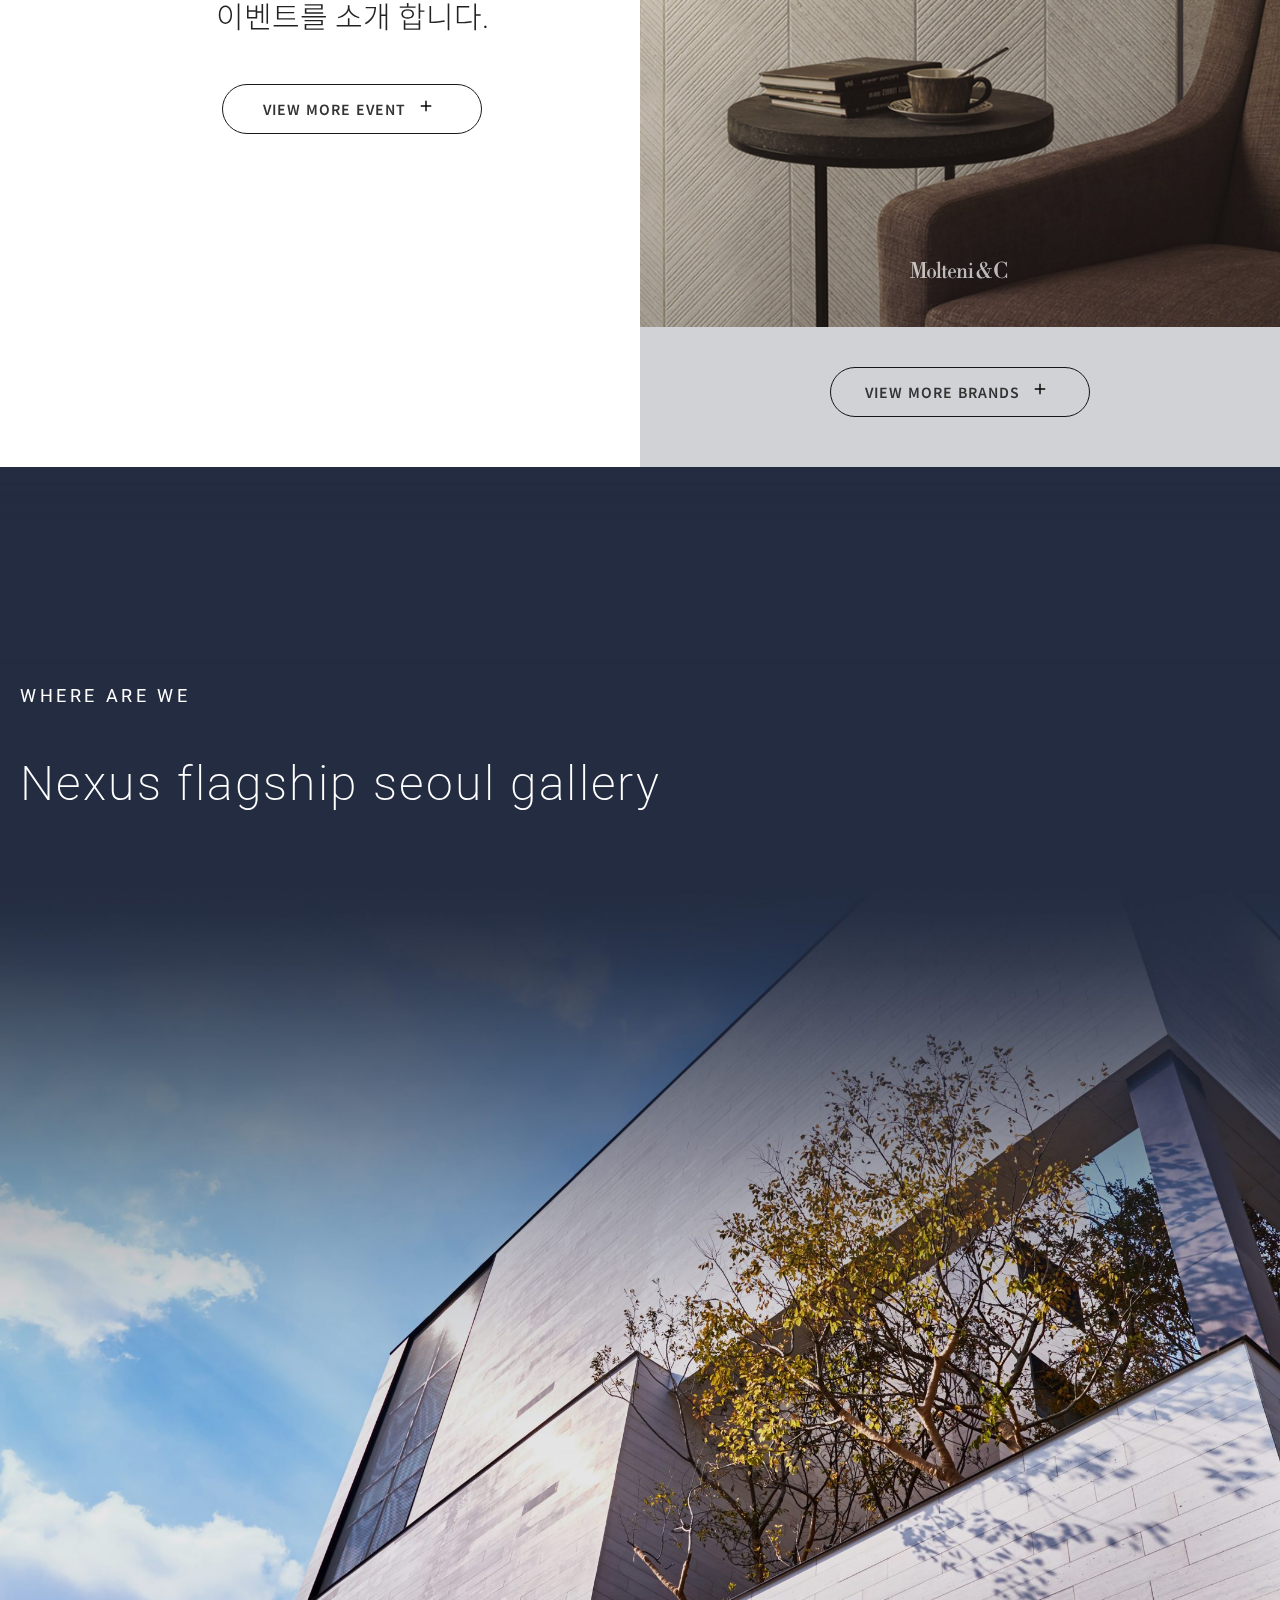
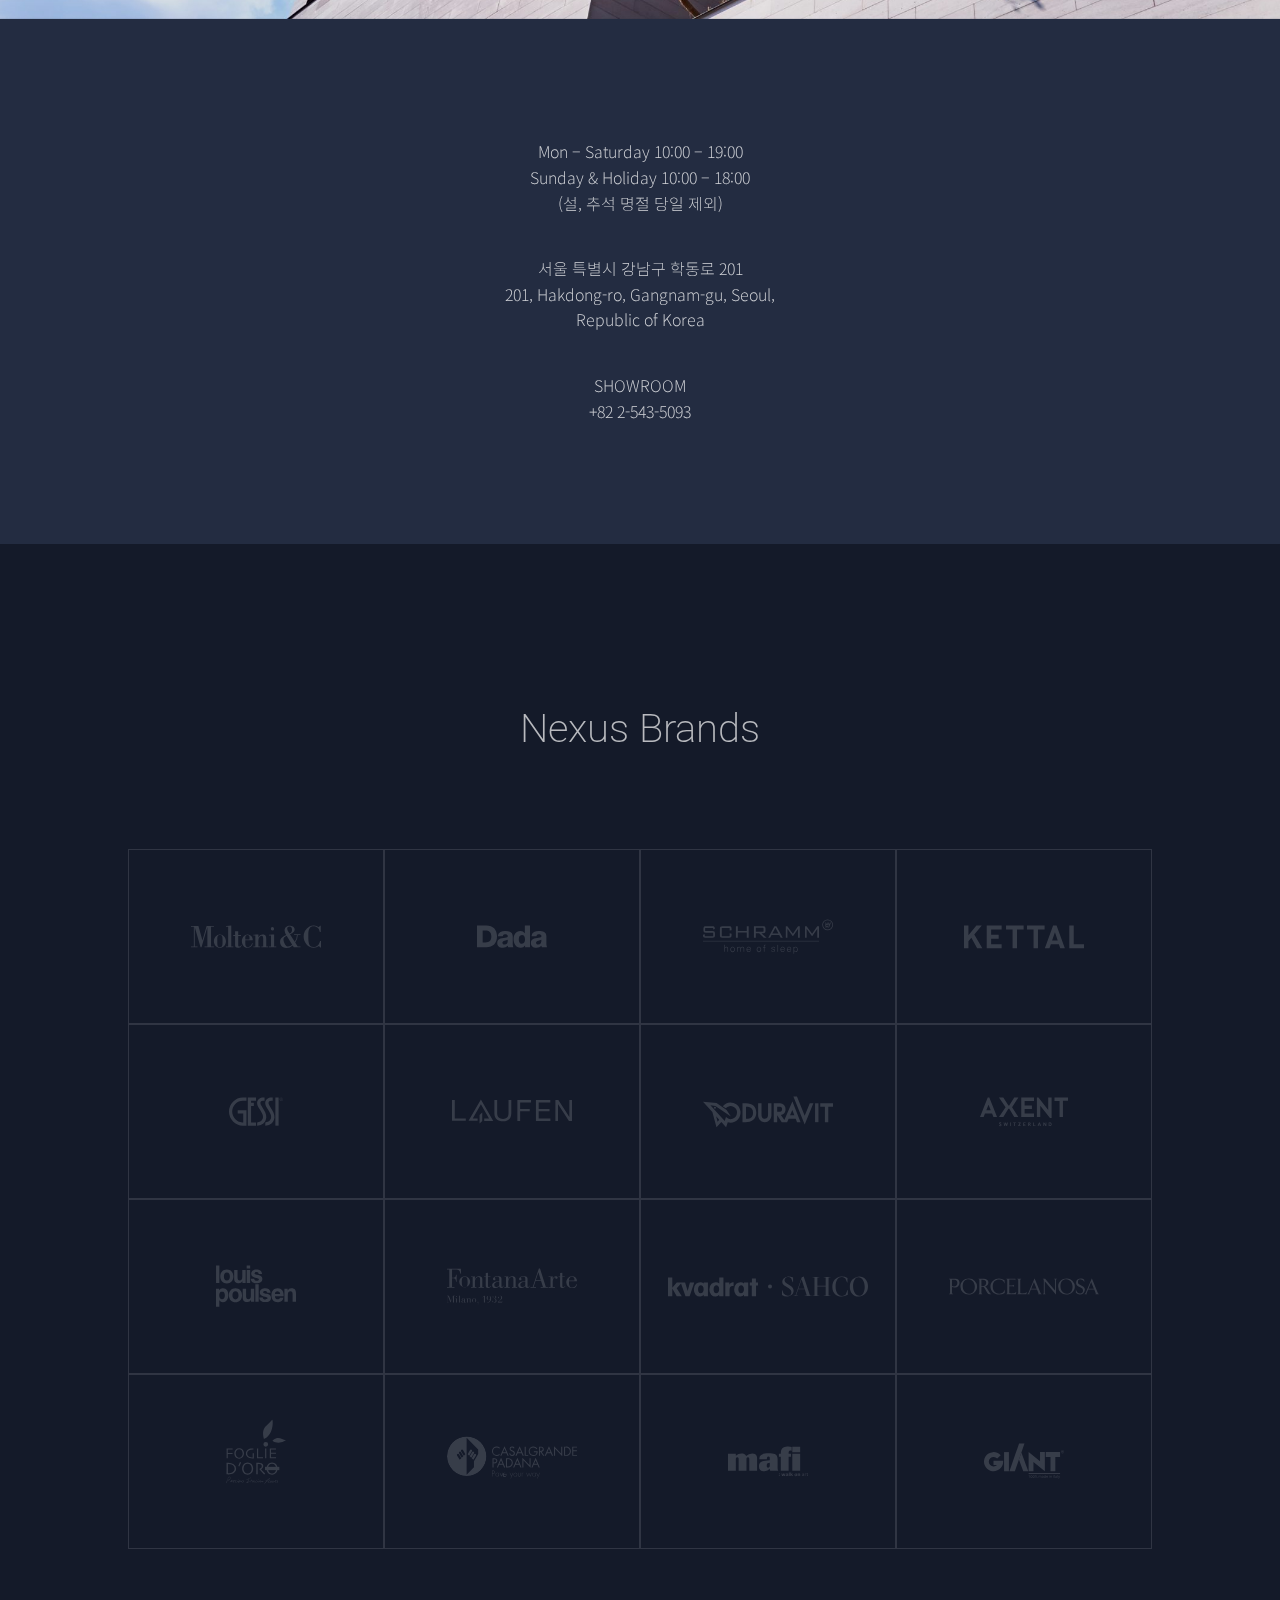
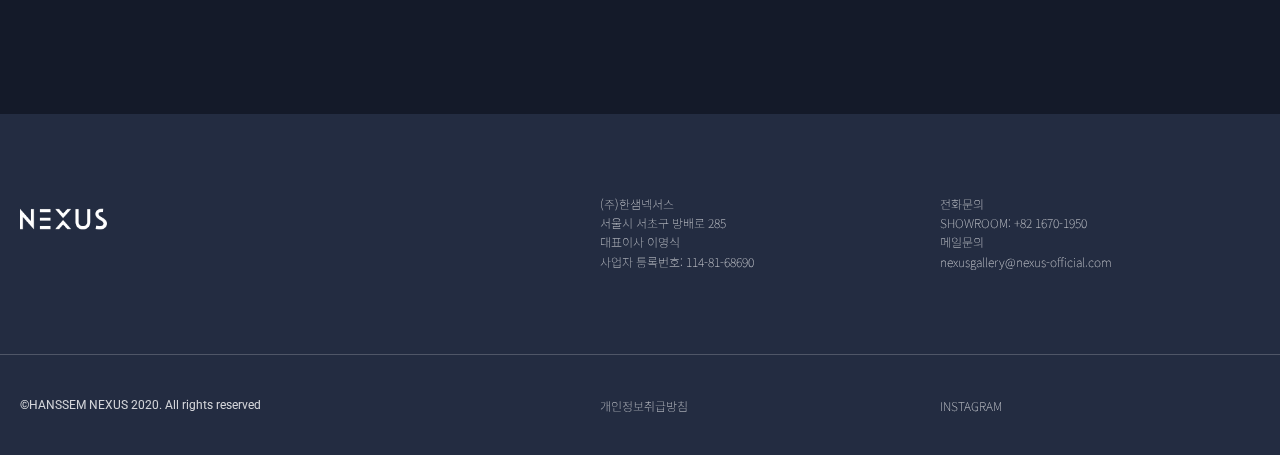
==== commit f7cdcf02: "nexus_ver.2" ====
--- a/index.html
+++ b/index.html
@@ -40,6 +40,7 @@
 <body>
 <div class="modal"></div>
 <div class="wrap">
+  <!-- header -->
   <header class="header">
     <div class="page-container">
       <a href="#" class="logo"></a>
@@ -213,7 +214,6 @@
             <h2>Nexus flagship seoul gallery</h2>
           </div>
         </div>
-        
       </div>
 
       <address class="gallery-inf">
@@ -298,7 +298,7 @@
     <div class="footer--bottom">
       <ul class="page-container">
         <li><span>&#169;HANSSEM NEXUS 2020. All rights reserved</span></li>
-        <li><a href="#">개인정보취급방침</a></li>
+        <li><a href="#" id="pri-state">개인정보취급방침</a></li>
         <li><a href="#">INSTAGRAM</a></li>
       </ul>
     </div>
--- a/css/style.css
+++ b/css/style.css
@@ -68,6 +68,7 @@
   display: block;
 }
 /* ------------------------------------- */
+/* header */
 .header{
   position: absolute;
   top: 0;
@@ -109,7 +110,6 @@
   animation-name: slidedown;
   animation-duration: .6s;
 }
-
 .logo{
   display: block;
   width: 10rem;
@@ -124,7 +124,6 @@
   background: url('../images/logo_dark.svg') no-repeat center;
   background-size: 90%;
 }
-
 header nav{
   position: relative;
   width: 51.0rem;
@@ -164,8 +163,598 @@
   border: none;
 }
 
-/* responsive-header */
+
+/* main */
+
+/* visual */
+.visual{
+  width: 100%;
+  /* min-width: 144.0rem; */
+  min-height: 100vh;
+}
+.visual .swp-visual{
+  position: relative;
+  width: 100%;
+  height: 100vh;
+}
+.swp-visual .swiper-slide .visual-container{
+  position: relative;
+}
+.swp-visual .swiper-slide .visual-container > img{
+  width: 100%;
+  height: 100vh;
+  object-fit: cover;
+}
+.swp-visual .swiper-slide .visual-container > .page-container{
+  position: absolute;
+  top: 0;
+  left: 50%;
+  display: flex;
+  align-items: center;
+  height: 100%;
+  transform: translateX(-50%);
+  z-index: 9;
+}
+@keyframes slideout {
+  from{
+    opacity: 0;
+  }
+  to{
+    opacity: 1;
+  }
+}
+.swp-visual .swiper-slide .visual-container > .page-container img,
+.swp-visual .swiper-slide-next .visual-container > .page-container img{
+  display: block;
+  width: 37%;
+  height: 37%;
+  margin-left: 7.0rem;
+  object-fit: contain;
+  opacity: 0;
+}
+.swp-visual .swiper-slide-active .visual-container > .page-container img{
+  position: absolute;
+  left: -10.0rem;
+  display: block;
+  width: 37%;
+  height: 37%;
+  object-fit: contain;
+
+  opacity: 1;
+  transform: translateX(5rem);
+  transition: all ease-out .5s;
+  transition-delay: .5s;
+}
+/* swp-visual pagination */
+.swp-visual > .page-container{
+  position: absolute;
+  top: 0;
+  left: 50%;
+  height: 100%;
+  transform: translateX(-50%);
+  z-index: 9;
+}
+.swp-visual .swp-visual-pag{
+  position: absolute;
+  top: 43%;
+  right: 0;
+  display: flex;
+  flex-direction: column;
+}
+.swp-visual .swp-visual-pag .swiper-pagination-bullet{
+  position: relative;
+  width: .8rem;
+  height: .8rem;
+  margin: .7rem 2.0rem;
+  border: .1rem solid rgba(255, 255, 255, 1);
+  background: rgba(255, 255, 255, .1);
+  opacity: 1;
+  overflow: hidden;
+}
+.swp-visual .swp-visual-pag .swiper-pagination-bullet::before,
+.swp-visual .swp-visual-pag .swiper-pagination-bullet-active::before{
+  content: '';
+  position: absolute;
+  bottom: -.1rem;
+  left: 0;
+  width: 110%;
+  background: rgba(255, 255, 255, 1);
+}
+.swp-visual .swp-visual-pag .swiper-pagination-bullet::before,
+.swp-visual .swp-visual-pag:active .swiper-pagination-bullet::before{
+  height: 0%;
+  transition: height .3s;
+}
+.swp-visual .swp-visual-pag .swiper-pagination-bullet-active::before{
+  height: 120%;
+  transition: height .3s ease-out;
+}
+.swp-visual .swp-visual-pag .swiper-pagination-bullet:hover{
+  background: white;
+}
+.swp-visual .swp-visual-pag .swiper-pagination-bullet:hover::before{
+  height: 120%;
+}
+
+/* story */
+.story{
+  position: relative;
+}
+.story-box-move{
+  animation-name: move;
+  animation-duration: 1.3s;
+  animation-timing-function: cubic-bezier(.37, .13, .33, .94);
+}
+@keyframes move{
+  from{
+    transform: translateX(100%);
+  }
+  to{
+    transform: translateX(0%);
+  }
+}
+.story-box-right-to-mid{
+  animation-name: move-r;
+  animation-duration: 1.3s;
+  animation-timing-function: cubic-bezier(.37, .13, .33, .94);
+}
+@keyframes move-r{
+  from{
+    opacity: 0;
+    transform: translateX(120%);
+  }
+  to{
+    opacity: 1;
+    transform: translateX(0%);
+  }
+}
+.story-box-left-to-mid{
+  animation-name: move-l;
+  animation-duration: 1.3s;
+  animation-timing-function: cubic-bezier(.37, .13, .33, .94);
+}
+@keyframes move-l{
+  from{
+    opacity: 0;
+    transform: translateX(-120%);
+  }
+  to{
+    opacity: 1;
+    transform: translateX(0%);
+  }
+}
+.story-box-tit{
+  position: absolute;
+  top: -14.0rem;
+  right: 0;
+  height: 14.1rem;
+  width: 50%;
+  padding: 5.0rem 0 5.0rem 10.0rem;
+  background: white;
+  z-index: 9;
+}
+.story-box-tit strong{
+  display: block;
+  font-size: 1.4rem;
+  font-weight: 800;
+  height: 4.0rem;
+  padding-top: 2.0rem;
+}
+.story .page-container{
+  position: relative;
+  display: flex;
+  flex-wrap: wrap;
+  flex-direction: row-reverse;
+}
+.story .page-container > div{
+  width: 50%;
+}
+/* ---story__common--- */
+.mi-add{
+  display: inline-block;
+  width: 3rem;
+  height: 3rem;
+  color: black;
+  text-align: center;
+  font-size: 1.8rem;
+}
+.button-more-s{
+  font-family: "Noto Sans KR";
+  display: block;
+  width: 26.0rem;
+  height: 5.0rem;
+  padding: 1.2rem 3.0rem 1.5rem 3.0rem;
+  border-radius: 3.0rem;
+  border: .1rem solid rgba(0, 0, 0, .9);
+  font-size: 1.4rem;
+  font-weight: 600;
+  text-align: center;
+  letter-spacing: .1rem;
+}
+.button-more-s:hover {
+  text-decoration: underline ;
+}
+/* ---story__commonicon--- */
+.story .page-container > .story-box-top{
+  height: 58.0rem;
+  padding-top: 12.0rem;
+  padding-left: 10.0rem;
+}
+.story .page-container > .story-box-top h3{
+  font-size: 3.0rem;
+  font-weight: 300;
+  line-height: 1.6;
+  text-align: left;
+  padding-bottom: 14.5rem;
+  white-space: nowrap;
+}
+
+.story .page-container > .story-box-c{
+  position: relative;
+  padding: 9.5rem 0 5.5rem 0;
+  text-align: center;
+  background-position: center;
+  background-repeat: no-repeat;
+  background-size: cover;
+}
+.story .page-container .story-box-c > *{
+  display: block;
+}
+.story .page-container .story-box-c > .place{
+  font-family: "Noto Sans KR", sans-serif;
+  font-weight: 300;
+  letter-spacing: .3em;
+  font-size: 1.6rem;
+  color: white;
+}
+.story .page-container .story-box-1 > .place{
+  color: #333;
+}
+.story .page-container .story-box-c > .click-area{
+  height: 85%;
+  margin: 2.0rem 0;
+}
+
+.story .page-container .story-box-c > .brand > img {
+  height: 3.0rem;
+  opacity: .7;
+}
+.story .page-container .story-box-1 > .brand > img {
+  mix-blend-mode: difference;
+}
+
+.story .page-container > .story-box-c:nth-child(2n-1) {
+  margin-top: -14.0rem;
+}
+.story .page-container > .story-box-c:last-child {
+  margin-top: -15.0rem;
+}
+.story-box-1, 
+.story-box-4, 
+.story-box-5, 
+.story-box-6{
+  height: 72.0rem;
+}
+.story-box-2,
+.story-box-3{
+  height: 94.0rem;
+}
+.story-box-1{
+  background: url('../images/story_1.jpg');
+}
+.story-box-2{
+  background: url('../images/story_2.jpg');
+}
+.story-box-3{
+  background: url('../images/story_3.jpg');
+}
+.story-box-4{
+  background: url('../images/story_4.jpg');
+}
+.story-box-5{
+  background: url('../images/story_5.jpg');
+}
+.story-box-6{
+  background: url('../images/story_6.jpg');
+}
+
+.story-box-bottom{
+  height: 73.0rem;
+  padding-top: 19.0rem;
+}
+.story-box-bottom p{
+  display: block;
+  font-size: 3rem;
+  font-weight: 300;
+  line-height: 1.4;
+  text-align: center;
+  margin-bottom: 4.5rem;
+}
+.story-box-bottom .button-more-s{
+  margin: 0 auto;
+}
+.story-button-more{
+  margin-top: -15.0rem;
+  width: 50%;
+  height: 15.0rem;
+  padding: 5.0rem 0;
+  background: #d0d2d5;
+}
+.story-button-more .button-more-s{
+  margin: 0 auto;
+}
+
+
+/* gallery */
+.gallery{
+  position: relative;
+  min-width: 100vw;
+}
+.gallery .gallery-visual{
+  position: relative;
+  height: 143.5rem;
+  padding: 22.0rem 0 0 0;
+  background: url('../images/gallery_bg.jpg') no-repeat center;
+  background-attachment: fixed;
+  background-size: cover;
+}
+.gallery .gallery-visual .g-text-box{
+  position: relative;
+  color: white;
+}
+.gallery .gallery-visual .g-text-box em{
+  display: block;
+  margin-bottom: 5.5rem;
+  font-size: 1.8rem;
+  font-weight: 400; 
+  font-style: normal;
+  letter-spacing: 0.2em;
+}
+.gallery .gallery-visual .g-text-box h2{
+  font-size: 4.8rem;
+  font-weight: 200;
+  letter-spacing: 0.05em;
+}
+.gallery-inf{
+  position: relative;
+  width: 100vw;
+  background: #232C41;
+}
+.gallery-inf ul{
+  display: flex;
+  justify-content: space-between;
+  flex-wrap: wrap;
+  padding: 12.0rem 0;
+}
+.gallery-inf ul > li{
+  font-family: "Noto Sans KR", sans-serif;;
+  display: inline-block;
+  color: rgba(255, 255, 255, 0.8);
+  padding: 2rem 0;
+  font-size: 1.6rem;
+  font-weight: 200;
+  line-height: 1.6;
+  font-style: normal;
+  text-align: center;
+}
+/* //main */
+
+
+/* nexus brands */
+.brands{
+  background: #141A29;
+}
+.brands .page-container{
+  position: relative;
+  padding: 16.5rem 0;
+  overflow: hidden;
+}
+.brands .page-container > em{
+  display: block;
+  text-align: center;
+  font-style: normal;
+  font-size: 4rem;
+  font-weight: 200;
+  color: rgba(255, 255, 255, 0.7);
+  padding-bottom: 10.0rem;
+}
+.brand-lst{
+  position: relative;
+  display: flex;
+  flex-wrap: wrap;
+  justify-content: center;
+  align-content: flex-start;
+  width: 100%;
+}
+.brand-lst li a{
+  display: block;
+  width: 36.0rem;
+  height: 17.5rem;
+  border: .1rem solid rgba(255, 255, 255, 0.4);
+  background-position: center;
+  background-repeat: no-repeat;
+  opacity: .3;
+}
+.brand-lst li a:hover{
+  opacity: 1;
+  transition: all ease-in .2s;
+}
+.b-1{
+  background: url('../images/b-1.svg');
+}
+.b-2{
+  background: url('../images/b-2.svg');
+}
+.b-3{
+  background: url('../images/b-3.svg');
+}
+.b-4{
+  background: url('../images/b-4.svg');
+}
+.b-5{
+  background: url('../images/b-5.svg');
+}
+.b-6{
+  background: url('../images/b-6.svg');
+}
+.b-7{
+  background: url('../images/b-7.svg');
+}
+.b-8{
+  background: url('../images/b-8.svg');
+}
+.b-9{
+  background: url('../images/b-9.svg');
+}
+.b-10{
+  background: url('../images/b-10.svg');
+}
+.b-11{
+  background: url('../images/b-11.svg');
+}
+.b-12{
+  background: url('../images/b-12.svg');
+}
+.b-13{
+  background: url('../images/b-13.svg');
+}
+.b-14{
+  background: url('../images/b-14.svg');
+}
+.b-15{
+  background: url('../images/b-15.svg');
+}
+.b-16{
+  background: url('../images/b-16.svg');
+}
+
+/* footer */
+.footer{
+  background: #232C41;
+}
+.footer--top{
+  position: relative;
+  border-bottom: .1rem solid rgba(255, 255, 255, 0.2);
+}
+.footer--top .page-container {
+  display: flex;
+  justify-content: flex-end;
+  align-items: flex-start;
+  height: 24.0rem;
+  padding-top: 8rem;
+  padding-bottom: 8rem;
+}
+.footer--top .page-container > *{
+  display: block;
+  color: white;
+}
+.f-logo{
+  flex: 2;
+  width: 100%;
+  height: 5rem;
+  align-self: flex-start;
+  background: url('../images/logo.png') no-repeat left;
+  background-size: 15%;
+}
+.footer--top .page-container > dl{
+  flex: 1 5.0rem;
+}
+.footer--top .page-container dl *{
+  font-family: "Noto Sans KR", sans-serif;
+  line-height: 1.6;
+  font-weight: 100;
+  color: rgba(255, 255, 255, 0.8);
+}
+/* bottom__footer */
+.footer--bottom .page-container{
+  height: 100px;
+  display: flex;
+  align-items: center;
+}
+.footer--bottom .page-container li:first-child{
+  flex: 2;
+  color: rgba(255, 255, 255, 0.8);
+}
+.footer--bottom .page-container li{
+  display: block;
+  flex: 1 5.0rem;
+}
+.footer--bottom .page-container li a{
+  font-family: "Noto Sans KR", sans-serif;
+  line-height: 1.6;
+  font-weight: 100;
+  color: rgba(255, 255, 255, 0.8);
+}
+
+/* responsive */
+
+@media screen and (max-width: 1440px) {
+  /* responsive-main-visual */
+  .visual .swp-visual{
+    width: 100vw;
+  }
+  .page-container{
+    width: 100%;
+  }
+  .visual .swp-visual .page-container{
+    width: 100%;
+  }
+  .visual .swp-visual .visual-container .page-container{
+    left: 0;
+    transform: none;
+  }
+
+  /* responsive-main-storys-1*/
+  .story-box-1, 
+  .story-box-4, 
+  .story-box-5, 
+  .story-box-6{
+    height: 50vw;
+  }
+  .story-box-2,
+  .story-box-3{
+    height: 66.2vw;
+  }
+  .story .page-container > .story-box-top,
+  .story-box-bottom{
+    height: 50vw;
+    padding-top: 10%;
+    padding-left: 5%;
+    transition: all .2s;
+  }
+  .story .page-container > .story-box-top h3{
+    padding-bottom: 2rem;
+  }
+  
+  /* responsive-main-gallery-1 */
+  .gallery .gallery-visual{
+    background-attachment: scroll;
+    height: 90vw;
+  }
+  .gallery-visual .page-container{
+    padding-left: 2rem;
+  }
+  .gallery-inf ul{
+    flex-direction: column;
+    padding: 10.0rem 0;
+  }
+
+  /* responsive-brands-1 */
+  .brands .page-container{
+    width: 80%;
+  }
+  .brand-lst li a{
+    width: 20vw;
+  }
+
+  /* responsive-footer-1 */
+  .footer .page-container{
+    padding-left: 2rem;
+  }
+}
+
 @media screen and (max-width: 1024px) {
+  /* responsive - header */
   html{
     font-size: 8px;
   }
@@ -198,7 +787,6 @@
     padding-top: 80px;
     transition: right .3s;
   }
-
   .header nav ul li{
     display: block;
     width: 90%;
@@ -217,377 +805,7 @@
     font-size: 1.2rem;
     font-weight: 500;
   }
-}
-
-/* main */
-
-/* visual */
-.visual{
-  width: 100%;
-  /* min-width: 144.0rem; */
-  min-height: 100vh;
-}
-.visual .swp-visual{
-  position: relative;
-  width: 100%;
-  height: 100vh;
-}
-.swp-visual .swiper-slide .visual-container{
-  position: relative;
-}
-.swp-visual .swiper-slide .visual-container > img{
-  width: 100%;
-  height: 100vh;
-  object-fit: cover;
-}
-.swp-visual .swiper-slide .visual-container > .page-container{
-  position: absolute;
-  top: 0;
-  left: 50%;
-  display: flex;
-  align-items: center;
-  height: 100%;
-  transform: translateX(-50%);
-  z-index: 9;
-}
-@keyframes slideout {
-  from{
-    opacity: 0;
-  }
-  to{
-    opacity: 1;
-  }
-}
-
-.swp-visual .swiper-slide .visual-container > .page-container img,
-.swp-visual .swiper-slide-next .visual-container > .page-container img{
-  display: block;
-  width: 37%;
-  height: 37%;
-  margin-left: 7.0rem;
-  object-fit: contain;
-  opacity: 0;
-}
-.swp-visual .swiper-slide-active .visual-container > .page-container img{
-  position: absolute;
-  left: -10.0rem;
-  display: block;
-  width: 37%;
-  height: 37%;
-  object-fit: contain;
-
-  opacity: 1;
-  transform: translateX(5rem);
-  transition: all ease-out .5s;
-  transition-delay: .5s;
-}
-.swp-visual > .page-container{
-  position: absolute;
-  top: 0;
-  left: 50%;
-  height: 100%;
-  transform: translateX(-50%);
-  z-index: 9;
-}
-.swp-visual .swp-visual-pag{
-  position: absolute;
-  top: 43%;
-  right: 0;
-  display: flex;
-  flex-direction: column;
-}
-.swp-visual .swp-visual-pag .swiper-pagination-bullet{
-  position: relative;
-  width: .8rem;
-  height: .8rem;
-  margin: .7rem 2.0rem;
-  border: .1rem solid rgba(255, 255, 255, 1);
-  background: rgba(255, 255, 255, .1);
-  opacity: 1;
-  overflow: hidden;
-}
-
-.swp-visual .swp-visual-pag .swiper-pagination-bullet::before,
-.swp-visual .swp-visual-pag .swiper-pagination-bullet-active::before{
-  content: '';
-  position: absolute;
-  bottom: -.1rem;
-  left: 0;
-  width: 110%;
-  background: rgba(255, 255, 255, 1);
-}
-.swp-visual .swp-visual-pag .swiper-pagination-bullet::before{
-  height: 0%;
-  transition: height .3s;
-}
-.swp-visual .swp-visual-pag .swiper-pagination-bullet-active::before{
-  height: 120%;
-  transition: height .3s ease-out;
-}
-
-.swp-visual .swp-visual-pag:active .swiper-pagination-bullet::before{
-  height: 0%;
-  transition: height .3s;
-}
-.swp-visual .swp-visual-pag .swiper-pagination-bullet:hover{
-  background: white;
-}
-.swp-visual .swp-visual-pag .swiper-pagination-bullet:hover::before{
-  height: 120%;
-}
-
-/* responsive-main-visual */
-@media screen and (max-width: 1440px) {
-  .visual .swp-visual{
-    width: 100vw;
-  }
-  .page-container{
-    width: 100%;
-  }
-  .visual .swp-visual .page-container{
-    width: 100%;
-  }
-  .visual .swp-visual .visual-container .page-container{
-    left: 0;
-    transform: none;
-  }
-}
-
-
-/* story */
-.story{
-  position: relative;
-}
-.story-box-move{
-  animation-name: move;
-  animation-duration: 1.3s;
-  animation-timing-function: cubic-bezier(.37, .13, .33, .94);
-}
-@keyframes move{
-  from{
-    transform: translateX(100%);
-  }
-  to{
-    transform: translateX(0%);
-  }
-}
-.story-box-right-to-mid{
-  animation-name: move-r;
-  animation-duration: 1.3s;
-  animation-timing-function: cubic-bezier(.37, .13, .33, .94);
-}
-@keyframes move-r{
-  from{
-    opacity: 0;
-    transform: translateX(120%);
-  }
-  to{
-    opacity: 1;
-    transform: translateX(0%);
-  }
-}
-.story-box-left-to-mid{
-  animation-name: move-l;
-  animation-duration: 1.3s;
-  animation-timing-function: cubic-bezier(.37, .13, .33, .94);
-}
-@keyframes move-l{
-  from{
-    opacity: 0;
-    transform: translateX(-120%);
-  }
-  to{
-    opacity: 1;
-    transform: translateX(0%);
-  }
-}
-.story-box-tit{
-  position: absolute;
-  top: -14.0rem;
-  right: 0;
-  height: 14.1rem;
-  width: 50%;
-  padding: 5.0rem 0 5.0rem 10.0rem;
-  background: white;
-  z-index: 9;
-}
-.story-box-tit strong{
-  display: block;
-  font-size: 1.4rem;
-  font-weight: 800;
-  height: 4.0rem;
-  padding-top: 2.0rem;
-}
-.story .page-container{
-  position: relative;
-  display: flex;
-  flex-wrap: wrap;
-  flex-direction: row-reverse;
-}
-.story .page-container > div{
-  width: 50%;
-}
-/* ---icon--- */
-.mi-add{
-  display: inline-block;
-  width: 3rem;
-  height: 3rem;
-  color: black;
-  text-align: center;
-  font-size: 1.8rem;
-}
-.button-more-s{
-  font-family: "Noto Sans KR";
-  display: block;
-  width: 26.0rem;
-  height: 5.0rem;
-  padding: 1.2rem 3.0rem 1.5rem 3.0rem;
-  border-radius: 3.0rem;
-  border: .1rem solid rgba(0, 0, 0, .9);
-  font-size: 1.4rem;
-  font-weight: 600;
-  text-align: center;
-  letter-spacing: .1rem;
-}
-.button-more-s:hover {
-  text-decoration: underline ;
-}
-/* ---icon--- */
-.story .page-container > .story-box-top{
-  height: 58.0rem;
-  padding-top: 12.0rem;
-  padding-left: 10.0rem;
-}
-.story .page-container > .story-box-top h3{
-  font-size: 3.0rem;
-  font-weight: 300;
-  line-height: 1.6;
-  text-align: left;
-  padding-bottom: 14.5rem;
-  white-space: nowrap;
-}
-
-.story .page-container > .story-box-c{
-  position: relative;
-  padding: 9.5rem 0 5.5rem 0;
-  text-align: center;
-  background-position: center;
-  background-repeat: no-repeat;
-  background-size: cover;
-}
-.story .page-container .story-box-c > *{
-  display: block;
-}
-.story .page-container .story-box-c > .place{
-  font-family: "Noto Sans KR", sans-serif;
-  font-weight: 300;
-  letter-spacing: .3em;
-  font-size: 1.6rem;
-  color: white;
-}
-.story .page-container .story-box-1 > .place{
-  color: #333;
-}
-.story .page-container .story-box-c > .click-area{
-  height: 85%;
-  margin: 2.0rem 0;
-}
-
-.story .page-container .story-box-c > .brand > img {
-  height: 3.0rem;
-  opacity: .7;
-}
-.story .page-container .story-box-1 > .brand > img {
-  mix-blend-mode: difference;
-}
-
-.story .page-container > .story-box-c:nth-child(2n-1) {
-  margin-top: -14.0rem;
-}
-.story .page-container > .story-box-c:last-child {
-  margin-top: -15.0rem;
-}
-.story-box-1, 
-.story-box-4, 
-.story-box-5, 
-.story-box-6{
-  height: 72.0rem;
-}
-.story-box-2,
-.story-box-3{
-  height: 94.0rem;
-}
-.story-box-1{
-  background: url('../images/story_1.jpg');
-}
-.story-box-2{
-  background: url('../images/story_2.jpg');
-}
-.story-box-3{
-  background: url('../images/story_3.jpg');
-}
-.story-box-4{
-  background: url('../images/story_4.jpg');
-}
-.story-box-5{
-  background: url('../images/story_5.jpg');
-}
-.story-box-6{
-  background: url('../images/story_6.jpg');
-}
-
-.story-box-bottom{
-  height: 73.0rem;
-  padding-top: 19.0rem;
-}
-.story-box-bottom p{
-  display: block;
-  font-size: 3rem;
-  font-weight: 300;
-  line-height: 1.4;
-  text-align: center;
-  margin-bottom: 4.5rem;
-}
-.story-box-bottom .button-more-s{
-  margin: 0 auto;
-}
-.story-button-more{
-  margin-top: -15.0rem;
-  width: 50%;
-  height: 15.0rem;
-  padding: 5.0rem 0;
-  background: #d0d2d5;
-}
-.story-button-more .button-more-s{
-  margin: 0 auto;
-}
-
-/* responsive-main-storys */
-@media screen and (max-width: 1440px) {
-  .story-box-1, 
-  .story-box-4, 
-  .story-box-5, 
-  .story-box-6{
-    height: 50vw;
-  }
-  .story-box-2,
-  .story-box-3{
-    height: 66.2vw;
-  }
-  .story .page-container > .story-box-top,
-  .story-box-bottom{
-    height: 50vw;
-    padding-top: 10%;
-    padding-left: 5%;
-    transition: all .2s;
-  }
-  .story .page-container > .story-box-top h3{
-    padding-bottom: 2rem;
-  }
-}
-
-
-@media screen and (max-width: 1024px) {
+  /* responsive-main-storys-1*/
   .story .page-container > div{
     width: 100%;
   }
@@ -597,7 +815,6 @@
     height: 8rem;
     letter-spacing: 1px;
   }
-
   .story .page-container .story-box-top,
   .story-box-bottom{
     display: flex;
@@ -616,12 +833,10 @@
     width: 70vw;
     line-height: 1.3;
   }
-
   .button-more-s{
     width: 70vw;
     transition: width .3s;
   }
-  
   .story .page-container > .story-box-c:nth-child(n) {
     margin-top: 0;
   }
@@ -635,7 +850,6 @@
   .story-box-3{
     height: 120vw;
   }
-
   .story-box-bottom{
     order: 4;
     padding-top: 6rem;
@@ -653,265 +867,39 @@
     padding: 2.0rem 0;
     height: 6rem;
   }
-
-}
-@media screen and (max-width: 450px) {
-
-  .story .page-container .story-box-top h3{
-    font-size: 2.6rem;
-    width: 90vw;
-  }
-  .button-more-s{
-    width: 80vw;
-  }
-}
-
-
-
-/* gallery */
-.gallery{
-  position: relative;
-  min-width: 100vw;
-}
-.gallery .gallery-visual{
-  position: relative;
-  height: 143.5rem;
-  padding: 22.0rem 0 0 0;
-  background: url('../images/gallery_bg.jpg') no-repeat center;
-  background-attachment: fixed;
-  background-size: cover;
-}
-.gallery .gallery-visual .page-container{
-  height: 100%;
-}
-.gallery .gallery-visual .g-text-box{
-  position: relative;
-  color: white;
-}
-.gallery .gallery-visual .g-text-box em{
-  display: block;
-  margin-bottom: 5.5rem;
-  font-size: 1.8rem;
-  font-weight: 400; 
-  font-style: normal;
-  letter-spacing: 0.2em;
-}
-.gallery .gallery-visual .g-text-box h2{
-  font-size: 4.8rem;
-  font-weight: 200;
-  letter-spacing: 0.05em;
-}
-
-.gallery-inf{
-  position: relative;
-  width: 100vw;
-  background: #232C41;
-}
-.gallery-inf ul{
-  display: flex;
-  justify-content: space-between;
-  flex-wrap: wrap;
-  padding: 12.0rem 0;
-}
-.gallery-inf ul > li{
-  font-family: "Noto Sans KR", sans-serif;;
-  display: inline-block;
-  color: rgba(255, 255, 255, 0.8);
-  padding: 2rem 0;
-  font-size: 1.6rem;
-  font-weight: 200;
-  line-height: 1.6;
-  font-style: normal;
-  text-align: center;
-}
-
-/* reponsive-main-gallery */
-@media screen and (max-width: 1440px) {
+  /* responsive-main-gallery-2 */
+  .gallery .gallery-visual .g-text-box em,h2{
+    text-align: center;
+  }
+  
+  /* responsive-brands-2 */
+  .brand-lst li a{
+    width: 40vw;
+    height: 15vw;
+    background-size: 110%;
+  }
+}
+
+
+@media screen and (max-width:750px) {
+  /* responsive-main-gallery-3 */
   .gallery .gallery-visual{
-    background-attachment: scroll;
-    height: 80vw;
-  }
-  .gallery-inf ul{
-    flex-direction: column;
-    padding: 10.0rem 0;
-
-  }
-}
-
-
-/* //main */
-
-
-/* nexus brands */
-.brands{
-  background: #141A29;
-}
-.brands .page-container{
-  position: relative;
-  /* height: 120.5rem; */
-  padding: 16.5rem 0;
-  overflow: hidden;
-}
-.brands .page-container > em{
-  display: block;
-  text-align: center;
-  font-style: normal;
-  font-size: 4rem;
-  font-weight: 200;
-  color: rgba(255, 255, 255, 0.7);
-  padding-bottom: 10.0rem;
-}
-.brand-lst{
-  position: relative;
-  display: flex;
-  flex-wrap: wrap;
-  align-content: flex-start;
-  width: 100%;
-  /* height: 70.5rem; */
-}
-.brand-lst li a{
-  display: block;
-  width: 36.0rem;
-  height: 17.5rem;
-  border: .1rem solid rgba(255, 255, 255, 0.4);
-  background-position: center;
-  background-repeat: no-repeat;
-  opacity: .3;
-}
-.brand-lst li a:hover{
-  opacity: 1;
-  transition: all ease-in .2s;
-}
-.b-1{
-  background: url('../images/b-1.svg');
-}
-.b-2{
-  background: url('../images/b-2.svg');
-}
-.b-3{
-  background: url('../images/b-3.svg');
-}
-.b-4{
-  background: url('../images/b-4.svg');
-}
-.b-5{
-  background: url('../images/b-5.svg');
-}
-.b-6{
-  background: url('../images/b-6.svg');
-}
-.b-7{
-  background: url('../images/b-7.svg');
-}
-.b-8{
-  background: url('../images/b-8.svg');
-}
-.b-9{
-  background: url('../images/b-9.svg');
-}
-.b-10{
-  background: url('../images/b-10.svg');
-}
-.b-11{
-  background: url('../images/b-11.svg');
-}
-.b-12{
-  background: url('../images/b-12.svg');
-}
-.b-13{
-  background: url('../images/b-13.svg');
-}
-.b-14{
-  background: url('../images/b-14.svg');
-}
-.b-15{
-  background: url('../images/b-15.svg');
-}
-.b-16{
-  background: url('../images/b-16.svg');
-}
-/* responsive-brands */
-
-@media screen and (max-width: 1440px) {
-  /* .brands .page-container{
-    position: relative;
-    width: 100vw;
-  } */
+    padding: 12rem 0;
+  }
+  .gallery .gallery-visual .g-text-box em{
+    margin-bottom: 3rem;
+  }
+  .gallery .gallery-visual .g-text-box h2{
+    font-size: 4rem;
+    white-space: nowrap;
+  }
+  
+  /* responsive-brands-3 */
   .brand-lst li a{
-    width: 24.5vw;
-    height: 16vw;
-  }
-
-}
-@media screen and (max-width: 1024px) {
-  .brand-lst li a{
-    width: 50vw;
     height: 20vw;
-    background-size: 110%;
-  }
-  
-}
-
-
-
-/* footer */
-.footer{
-  background: #232C41;
-}
-.footer--top{
-  position: relative;
-  border-bottom: .1rem solid rgba(255, 255, 255, 0.2);
-}
-.footer--top .page-container {
-  display: flex;
-  justify-content: flex-end;
-  align-items: flex-start;
-  height: 24.0rem;
-  padding: 8.0rem 0;
-}
-.footer--top .page-container > *{
-  display: block;
-  color: white;
-}
-.f-logo{
-  flex: 2;
-  width: 100%;
-  height: 5rem;
-  align-self: flex-start;
-  background: url('../images/logo.png') no-repeat left;
-  background-size: 15%;
-}
-.footer--top .page-container > dl{
-  flex: 1 5.0rem;
-}
-.footer--top .page-container dl *{
-  font-family: "Noto Sans KR", sans-serif;
-  line-height: 1.6;
-  font-weight: 100;
-  color: rgba(255, 255, 255, 0.8);
-}
-
-.footer--bottom .page-container{
-  height: 100px;
-  display: flex;
-  align-items: center;
-}
-.footer--bottom .page-container li:first-child{
-  flex: 2;
-  color: rgba(255, 255, 255, 0.8);
-}
-.footer--bottom .page-container li{
-  display: block;
-  flex: 1 5.0rem;
-}
-.footer--bottom .page-container li a{
-  font-family: "Noto Sans KR", sans-serif;
-  line-height: 1.6;
-  font-weight: 100;
-  color: rgba(255, 255, 255, 0.8);
-}
-
-@media screen and (max-width:750px) {
+  }
+
+  /* responsive-footer-2 */
   .footer--top .page-container {
     flex-direction: column;
     height: 350px;
@@ -925,9 +913,37 @@
   .footer--top .page-container > dl{
     padding-bottom: 2rem;
   }
-
-  .footer-bottom .page-container li:nth-child(2) a{
-    visibility: hidden;
-  }
-  
+  .footer--bottom .page-container li{
+    overflow: hidden;
+  }
+  #pri-state{
+    display: none;
+    flex: 0;
+  }
+}
+
+@media screen and (max-width: 450px) {
+  /* responsive-main__story-3 */
+  .story .page-container .story-box-top h3{
+    font-size: 2.6rem;
+    width: 90vw;
+  }
+  .button-more-s{
+    width: 80vw;
+  }
+  /* responsive-main-gallery-4 */
+  .gallery .gallery-visual{
+    padding: 5rem 0;
+  }
+  .gallery .gallery-visual .g-text-box em{
+    font-size: 1.4rem;
+    margin-bottom: 1.8rem;
+  }
+  .gallery .gallery-visual .g-text-box h2{
+    font-size: 2.4rem;
+  }
+  .gallery-inf ul{
+    padding: 5rem 0;
+  }
+
 }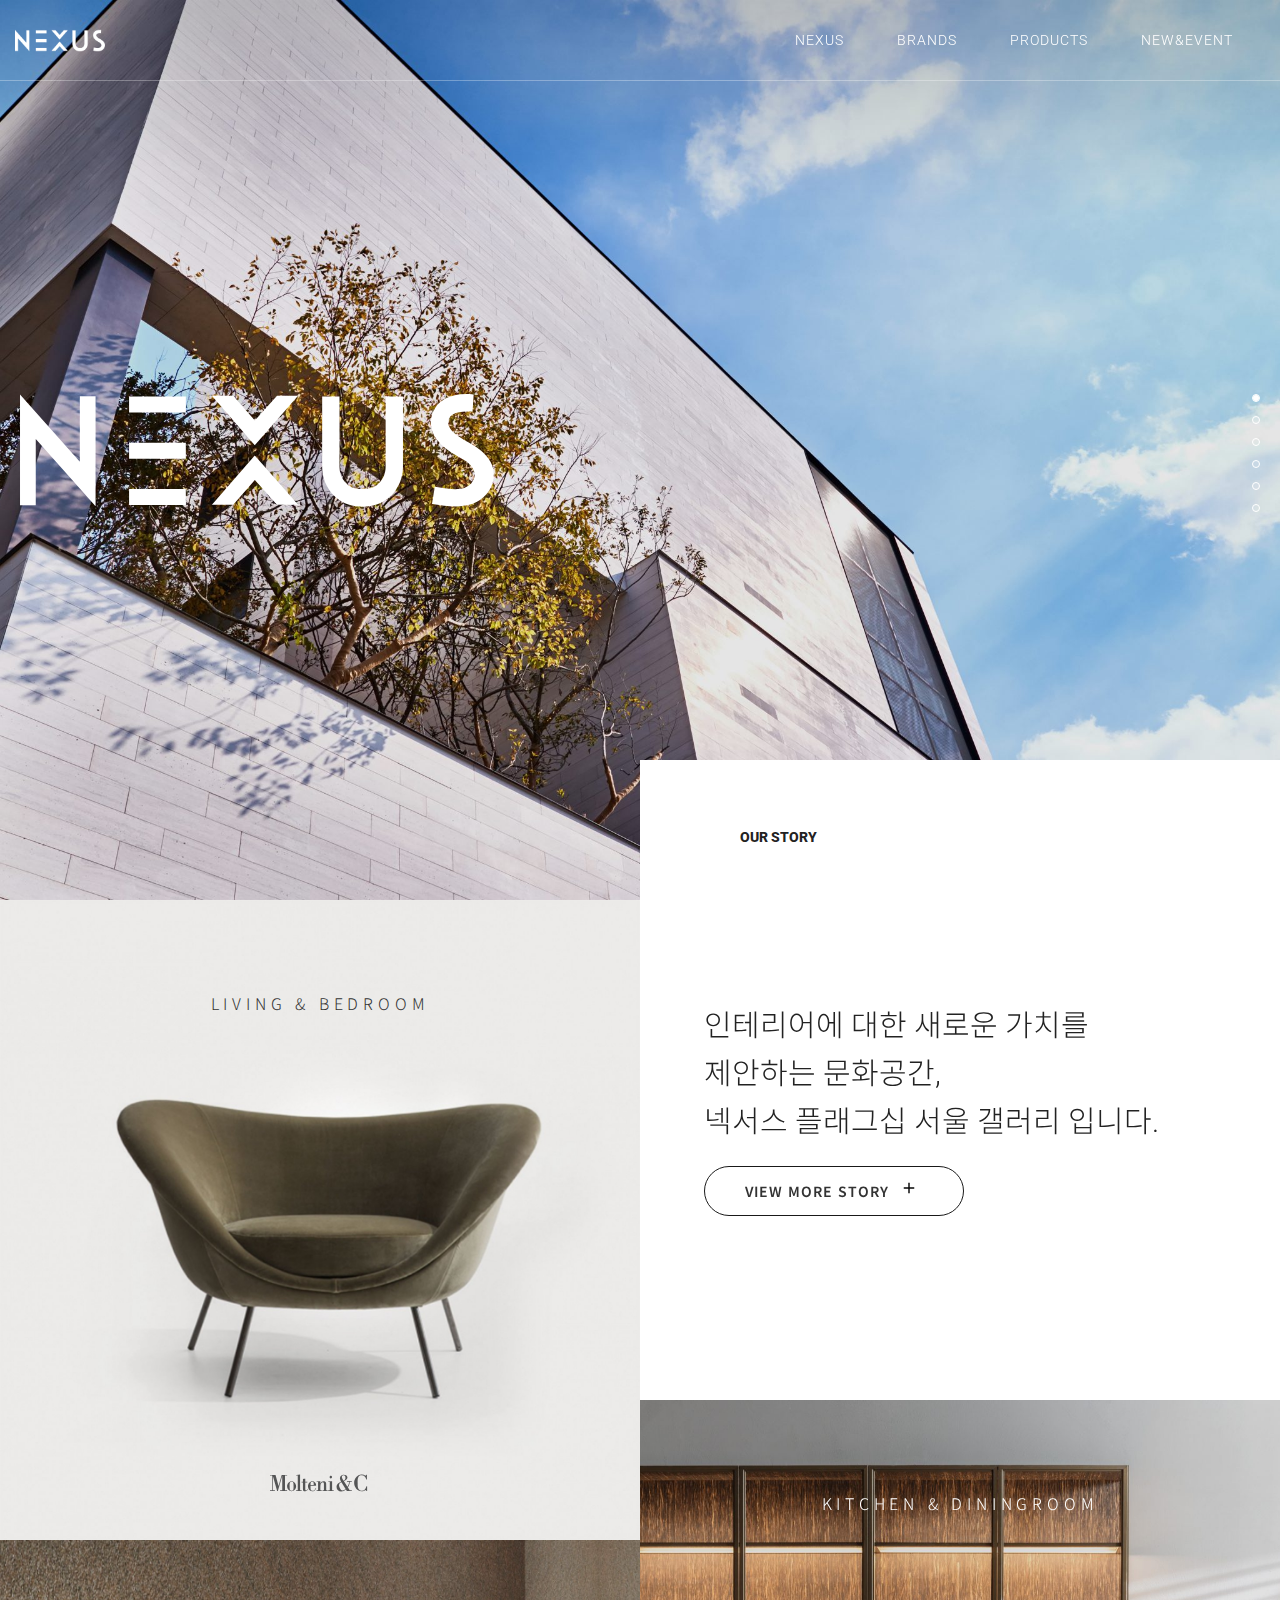
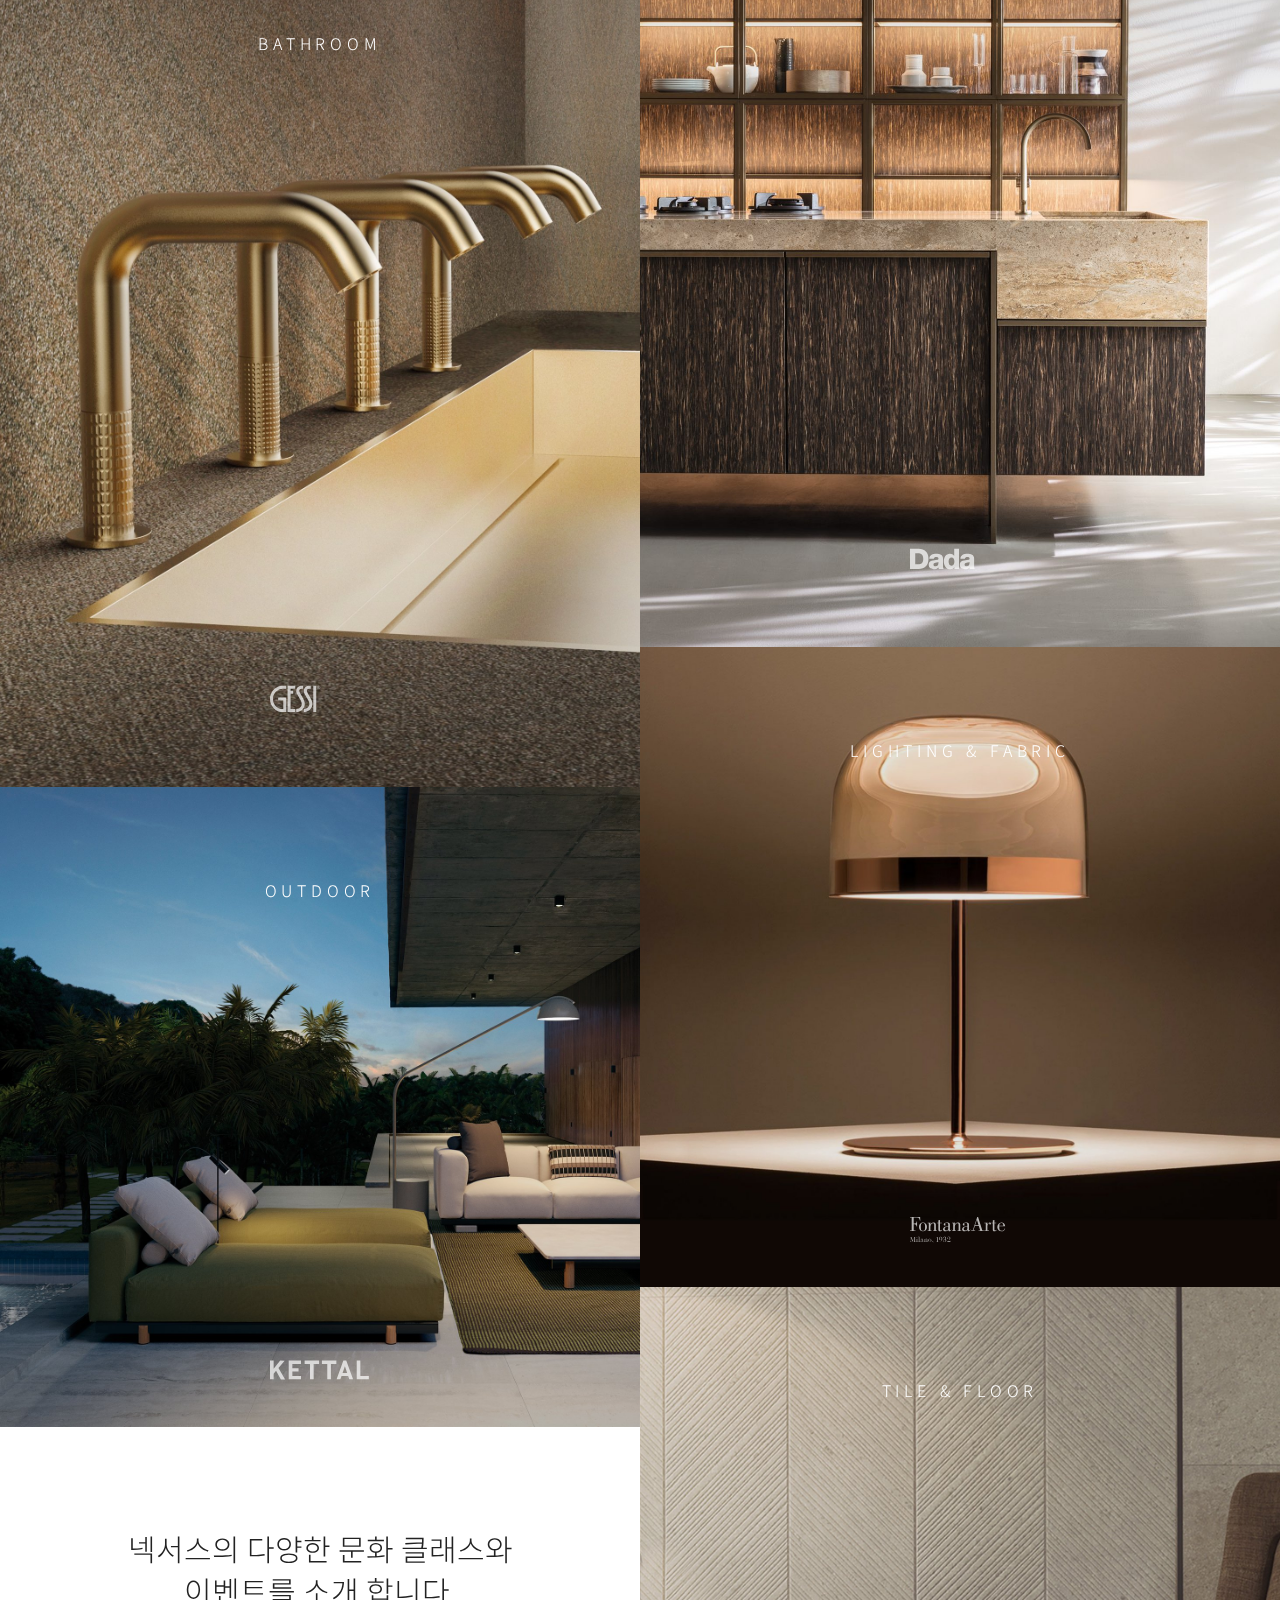
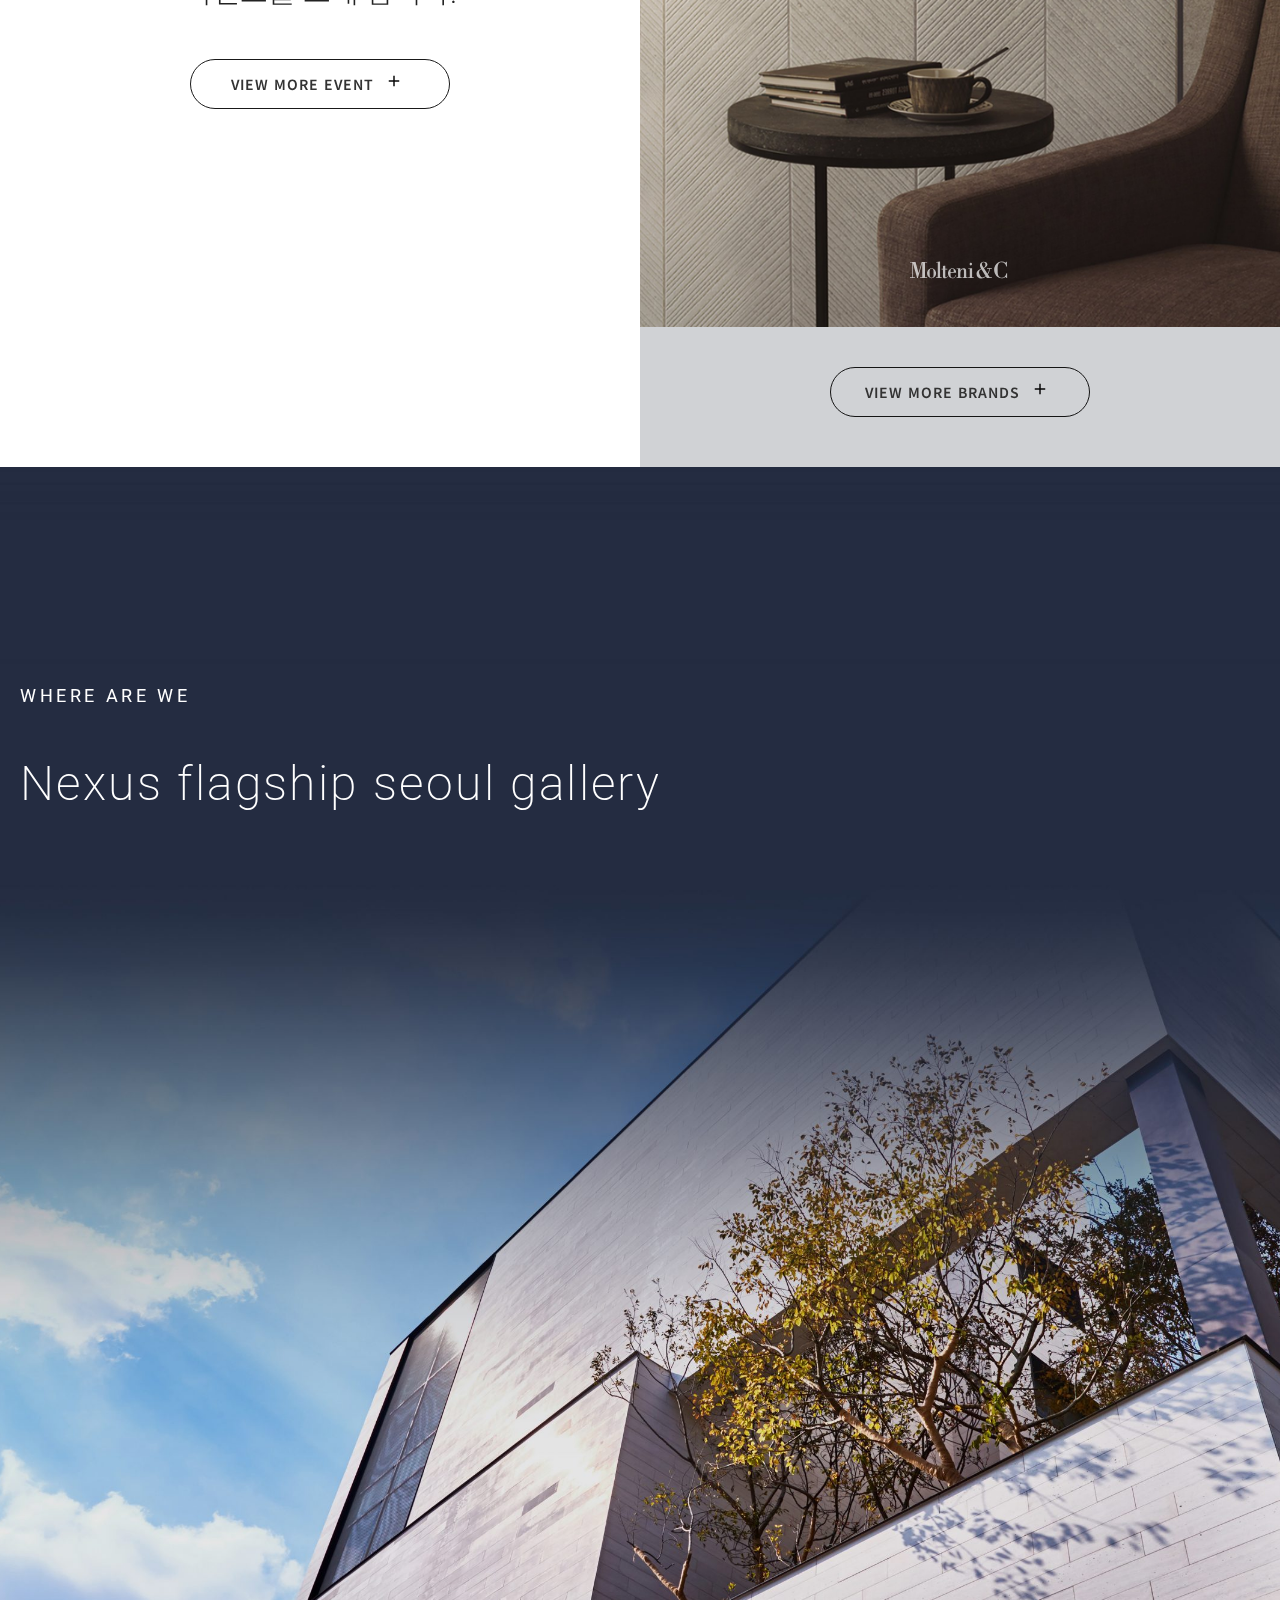
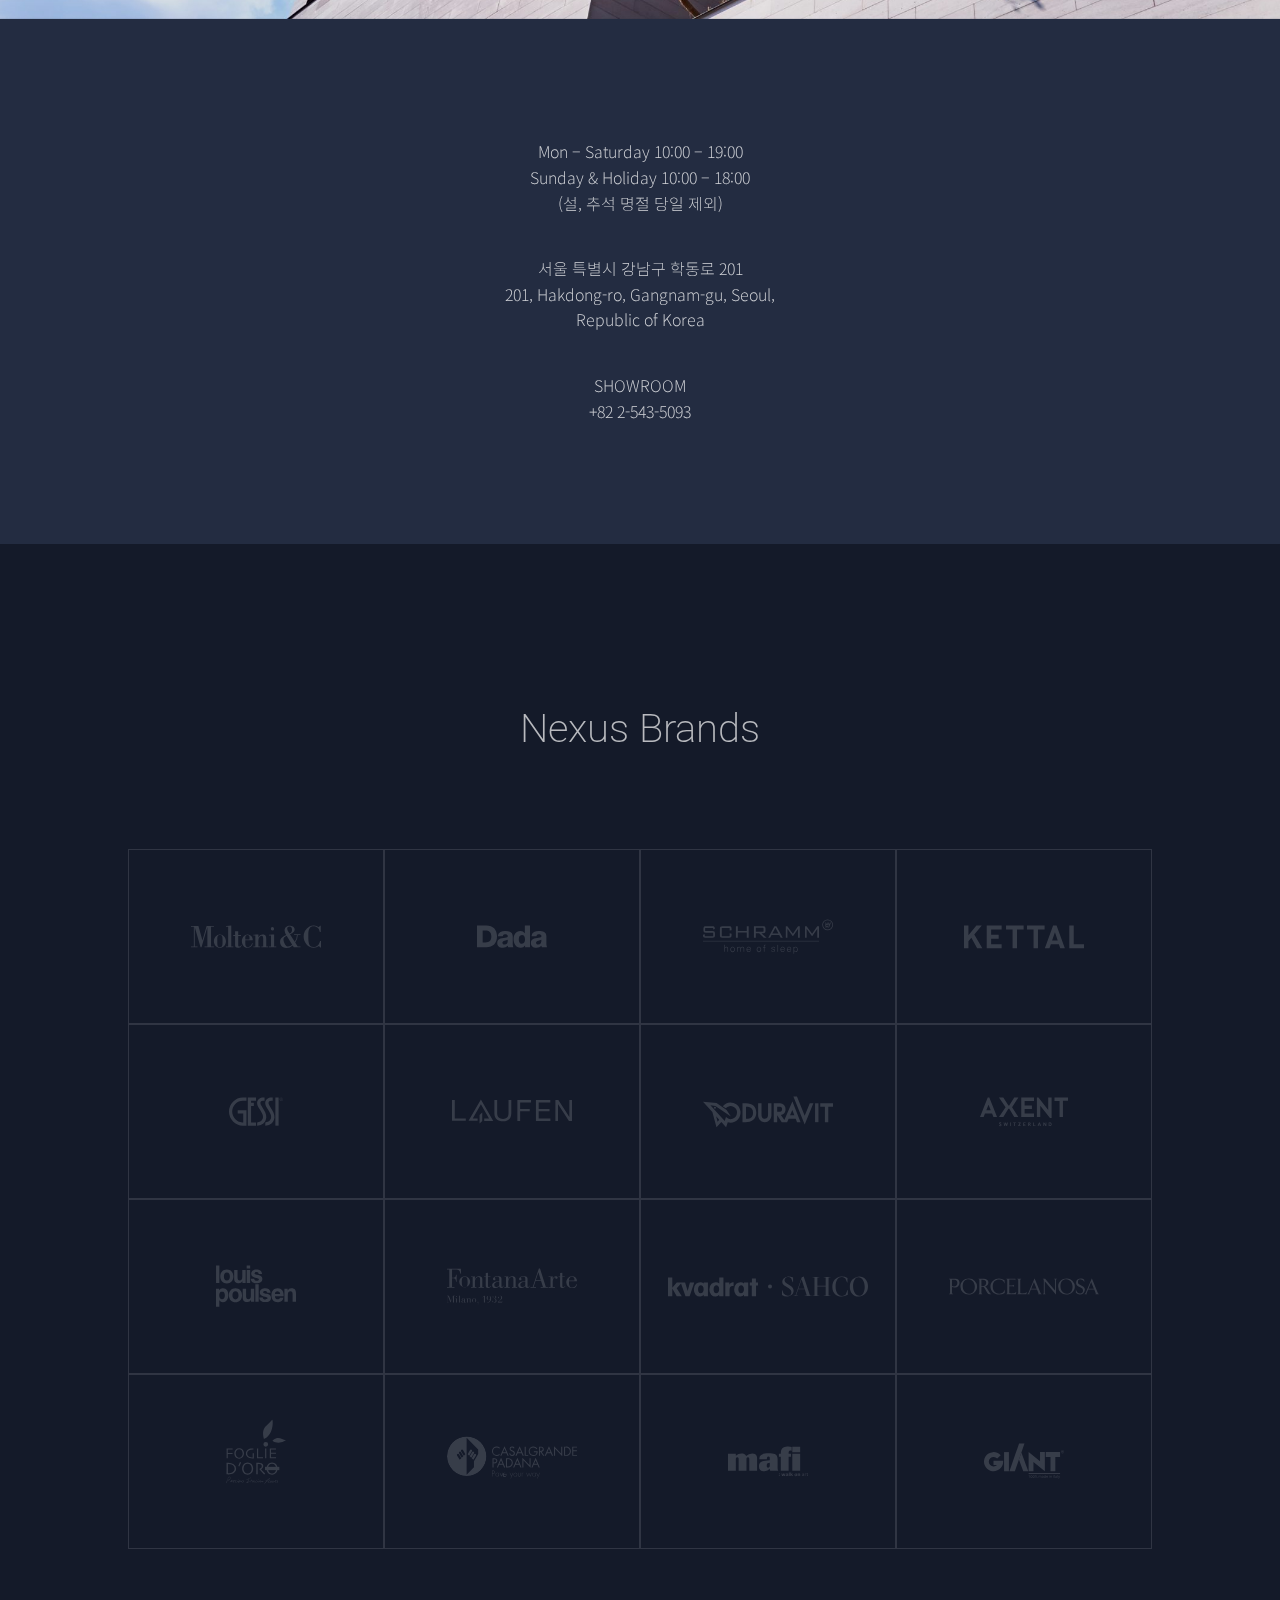
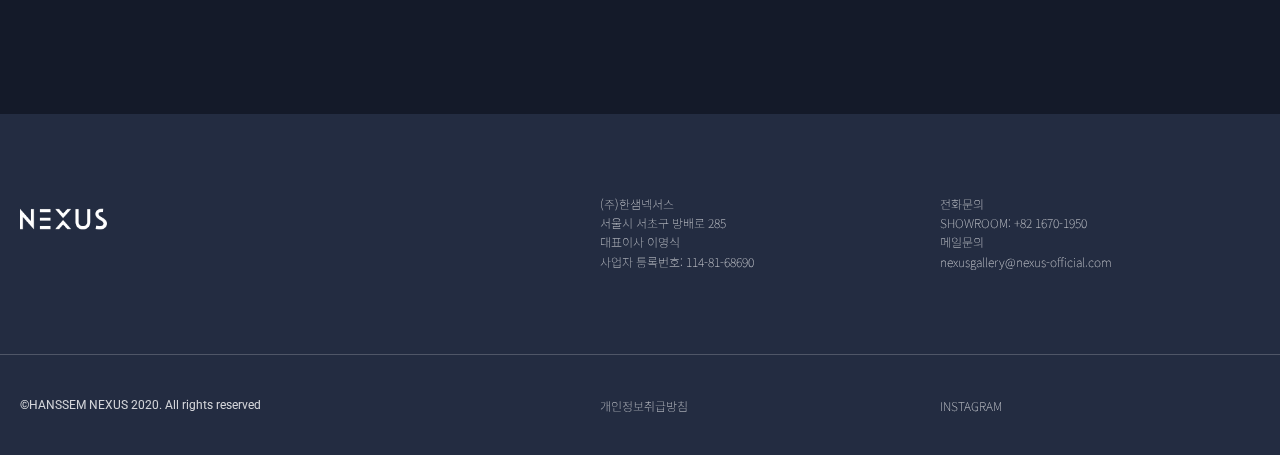
==== commit 1a3cc599: "nexus_ver.2_modified" ====
--- a/index.html
+++ b/index.html
@@ -110,7 +110,7 @@
             <div class="visual-container">
               <img src="images/main_6.jpg" alt="main-viaul-6">
               <div class="page-container">
-                <img src="images/img-kettal-logo-2.svg" alt="">
+                <img src="images/img-kettal-logo-2.svg" alt="kettal" x="20" width="100">
               </div>
             </div>
           </div>
--- a/css/style.css
+++ b/css/style.css
@@ -280,6 +280,7 @@
 .story{
   position: relative;
 }
+/* story-animation---------- */
 .story-box-move{
   animation-name: move;
   animation-duration: 1.3s;
@@ -323,6 +324,7 @@
     transform: translateX(0%);
   }
 }
+/* story-animation---------- */
 .story-box-tit{
   position: absolute;
   top: -14.0rem;
@@ -375,12 +377,13 @@
   text-decoration: underline ;
 }
 /* ---story__commonicon--- */
-.story .page-container > .story-box-top{
+
+.story-box-top{
   height: 58.0rem;
   padding-top: 12.0rem;
   padding-left: 10.0rem;
 }
-.story .page-container > .story-box-top h3{
+.story-box-top h3{
   font-size: 3.0rem;
   font-weight: 300;
   line-height: 1.6;
@@ -418,6 +421,7 @@
 .story .page-container .story-box-c > .brand > img {
   height: 3.0rem;
   opacity: .7;
+  object-position: 50% 0%;
 }
 .story .page-container .story-box-1 > .brand > img {
   mix-blend-mode: difference;
@@ -715,14 +719,17 @@
   .story-box-3{
     height: 66.2vw;
   }
-  .story .page-container > .story-box-top,
+  .story-box-top,
   .story-box-bottom{
     height: 50vw;
-    padding-top: 10%;
+    padding-top: 8%;
     padding-left: 5%;
     transition: all .2s;
   }
-  .story .page-container > .story-box-top h3{
+  .story-box-bottom{
+    padding-left: 0;
+  }
+  .story-box-top h3{
     padding-bottom: 2rem;
   }
   
@@ -805,7 +812,7 @@
     font-size: 1.2rem;
     font-weight: 500;
   }
-  /* responsive-main-storys-1*/
+  /* responsive-main-storys-2*/
   .story .page-container > div{
     width: 100%;
   }
@@ -815,8 +822,7 @@
     height: 8rem;
     letter-spacing: 1px;
   }
-  .story .page-container .story-box-top,
-  .story-box-bottom{
+  .story-box-top{
     display: flex;
     flex-wrap: wrap;
     justify-content: space-around;
@@ -825,13 +831,10 @@
     height: 38rem;
     padding: 8rem 0 0 0;
     overflow: hidden;
-    
-  }
-  .story .page-container .story-box-top h3,
-  .story-box-bottom p{
+  }
+  .story-box-top h3{
     padding-bottom: 5rem;
     width: 70vw;
-    line-height: 1.3;
   }
   .button-more-s{
     width: 70vw;
@@ -852,7 +855,6 @@
   }
   .story-box-bottom{
     order: 4;
-    padding-top: 6rem;
     height: 35rem;
   }
   .story-box-6{
@@ -924,9 +926,14 @@
 
 @media screen and (max-width: 450px) {
   /* responsive-main__story-3 */
-  .story .page-container .story-box-top h3{
+  .story-box-top h3{
     font-size: 2.6rem;
     width: 90vw;
+  }
+  .story-box-bottom p{
+    padding-top: 6rem;
+    font-size: 2.6rem;
+
   }
   .button-more-s{
     width: 80vw;
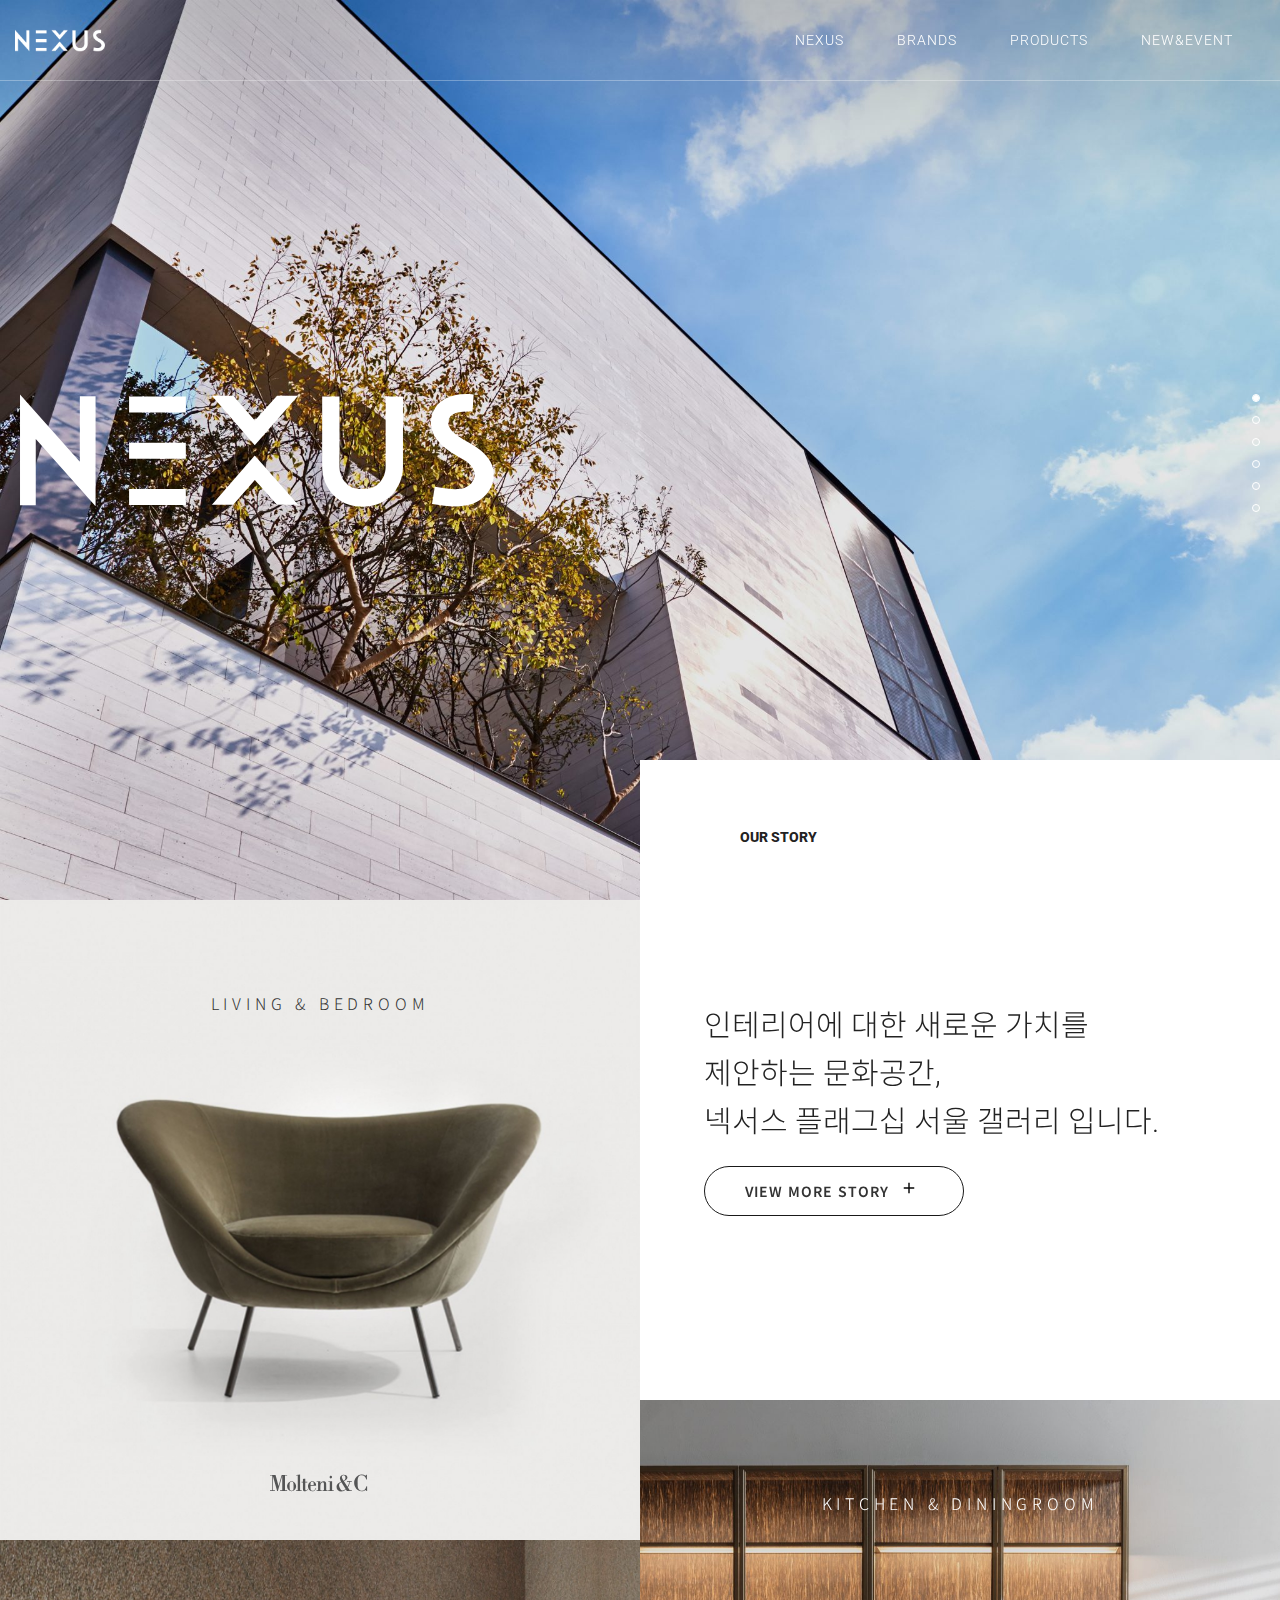
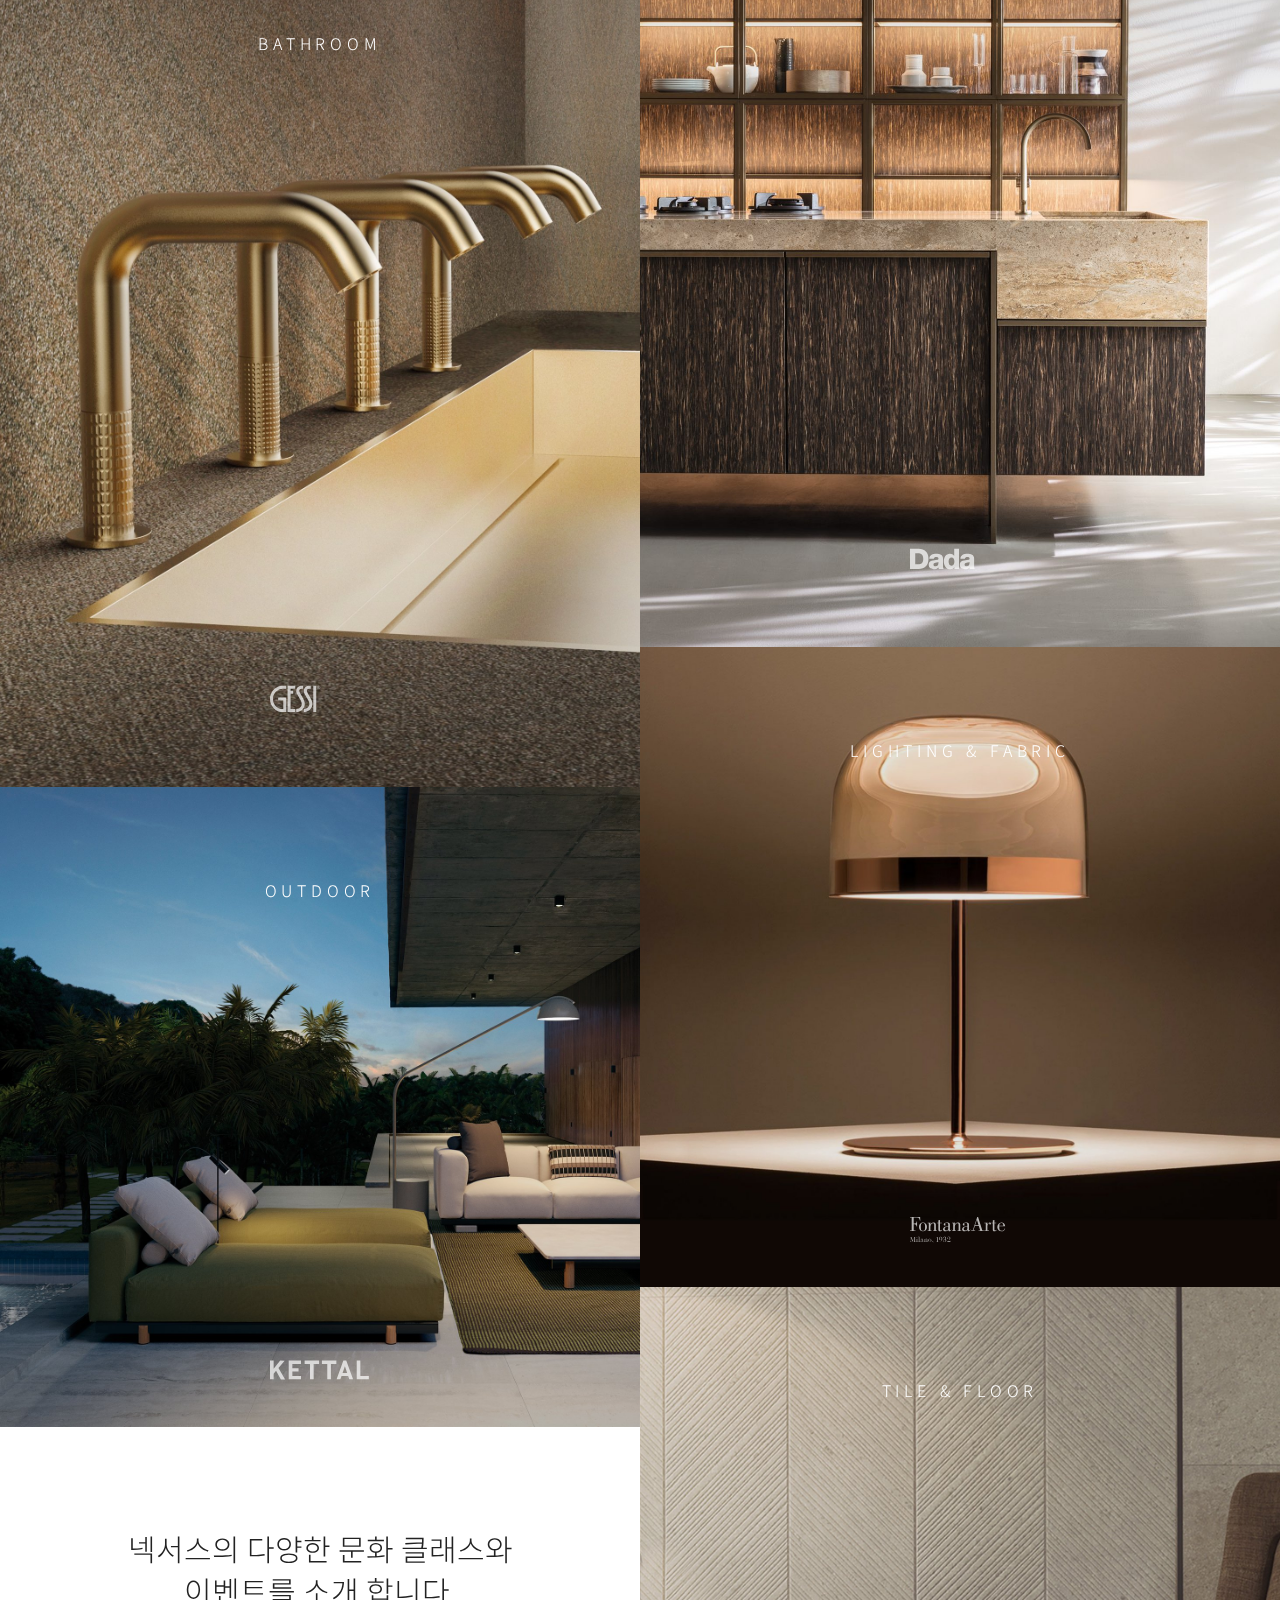
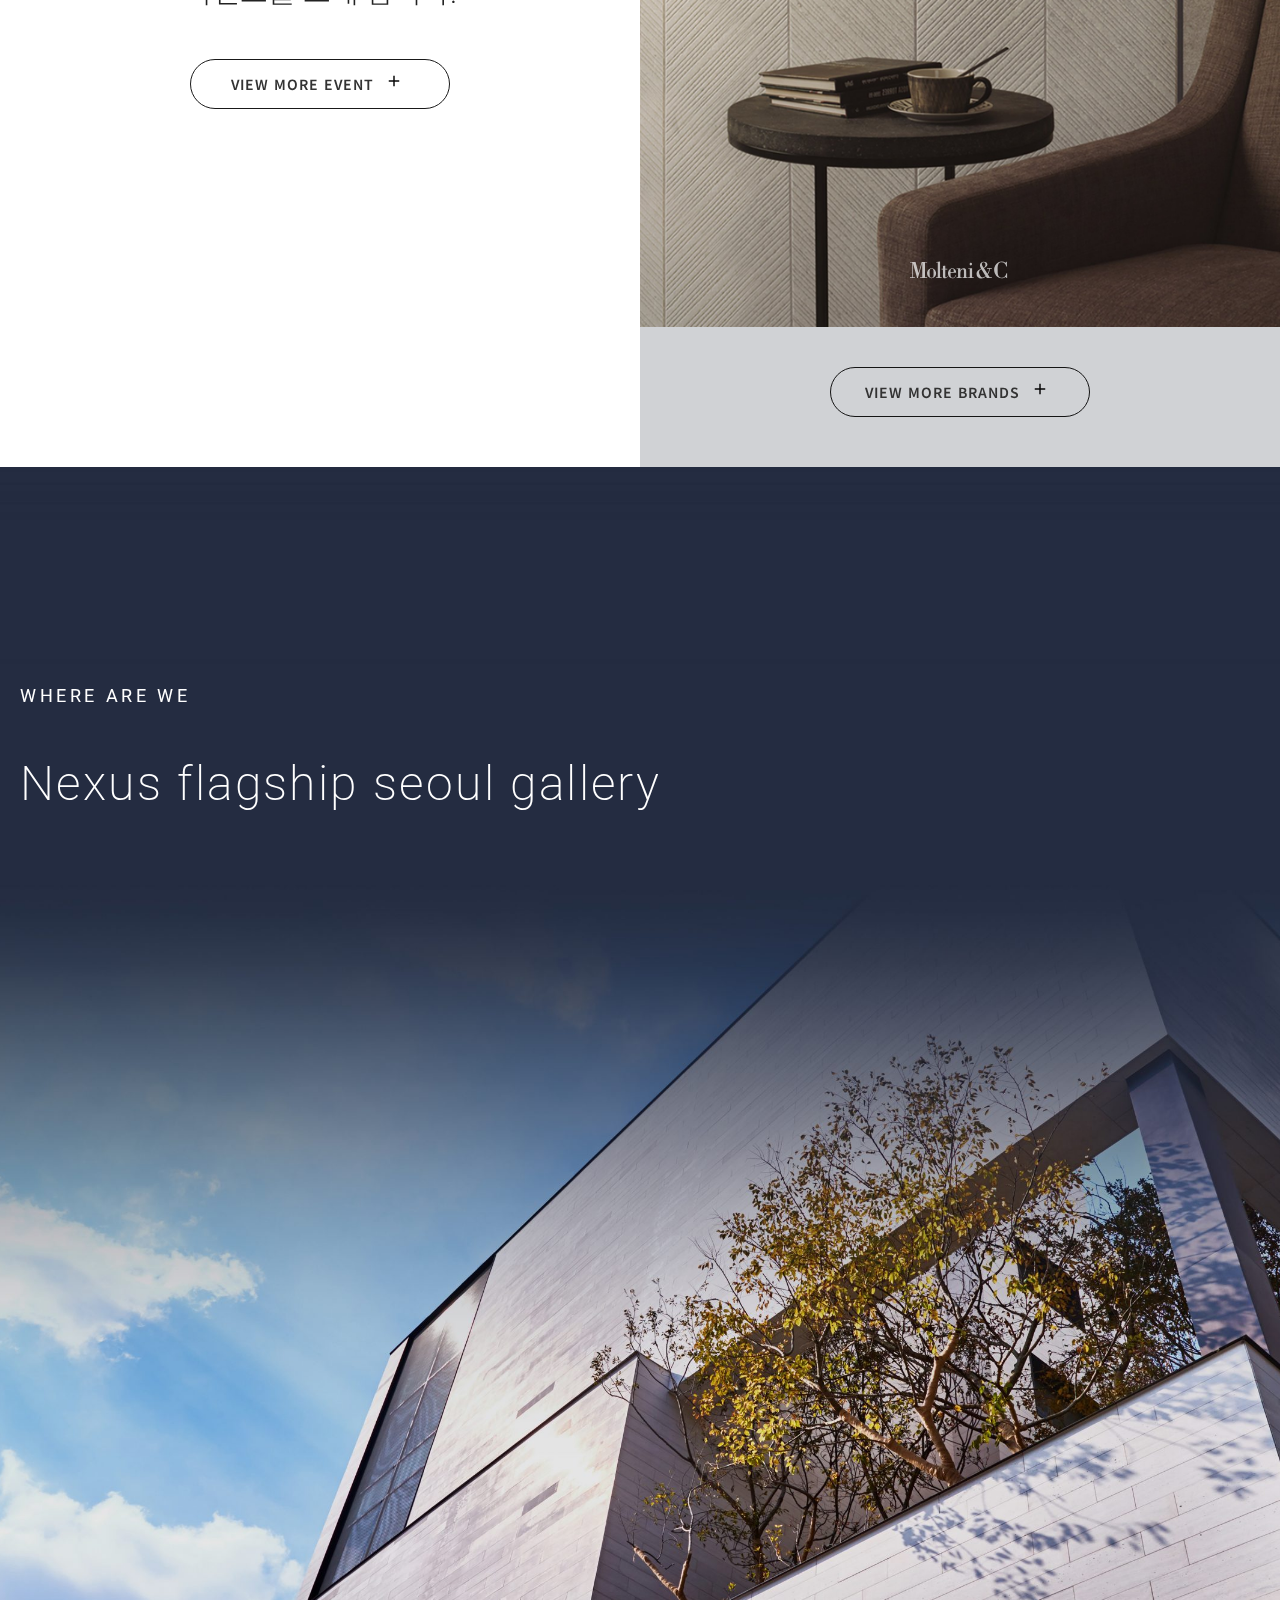
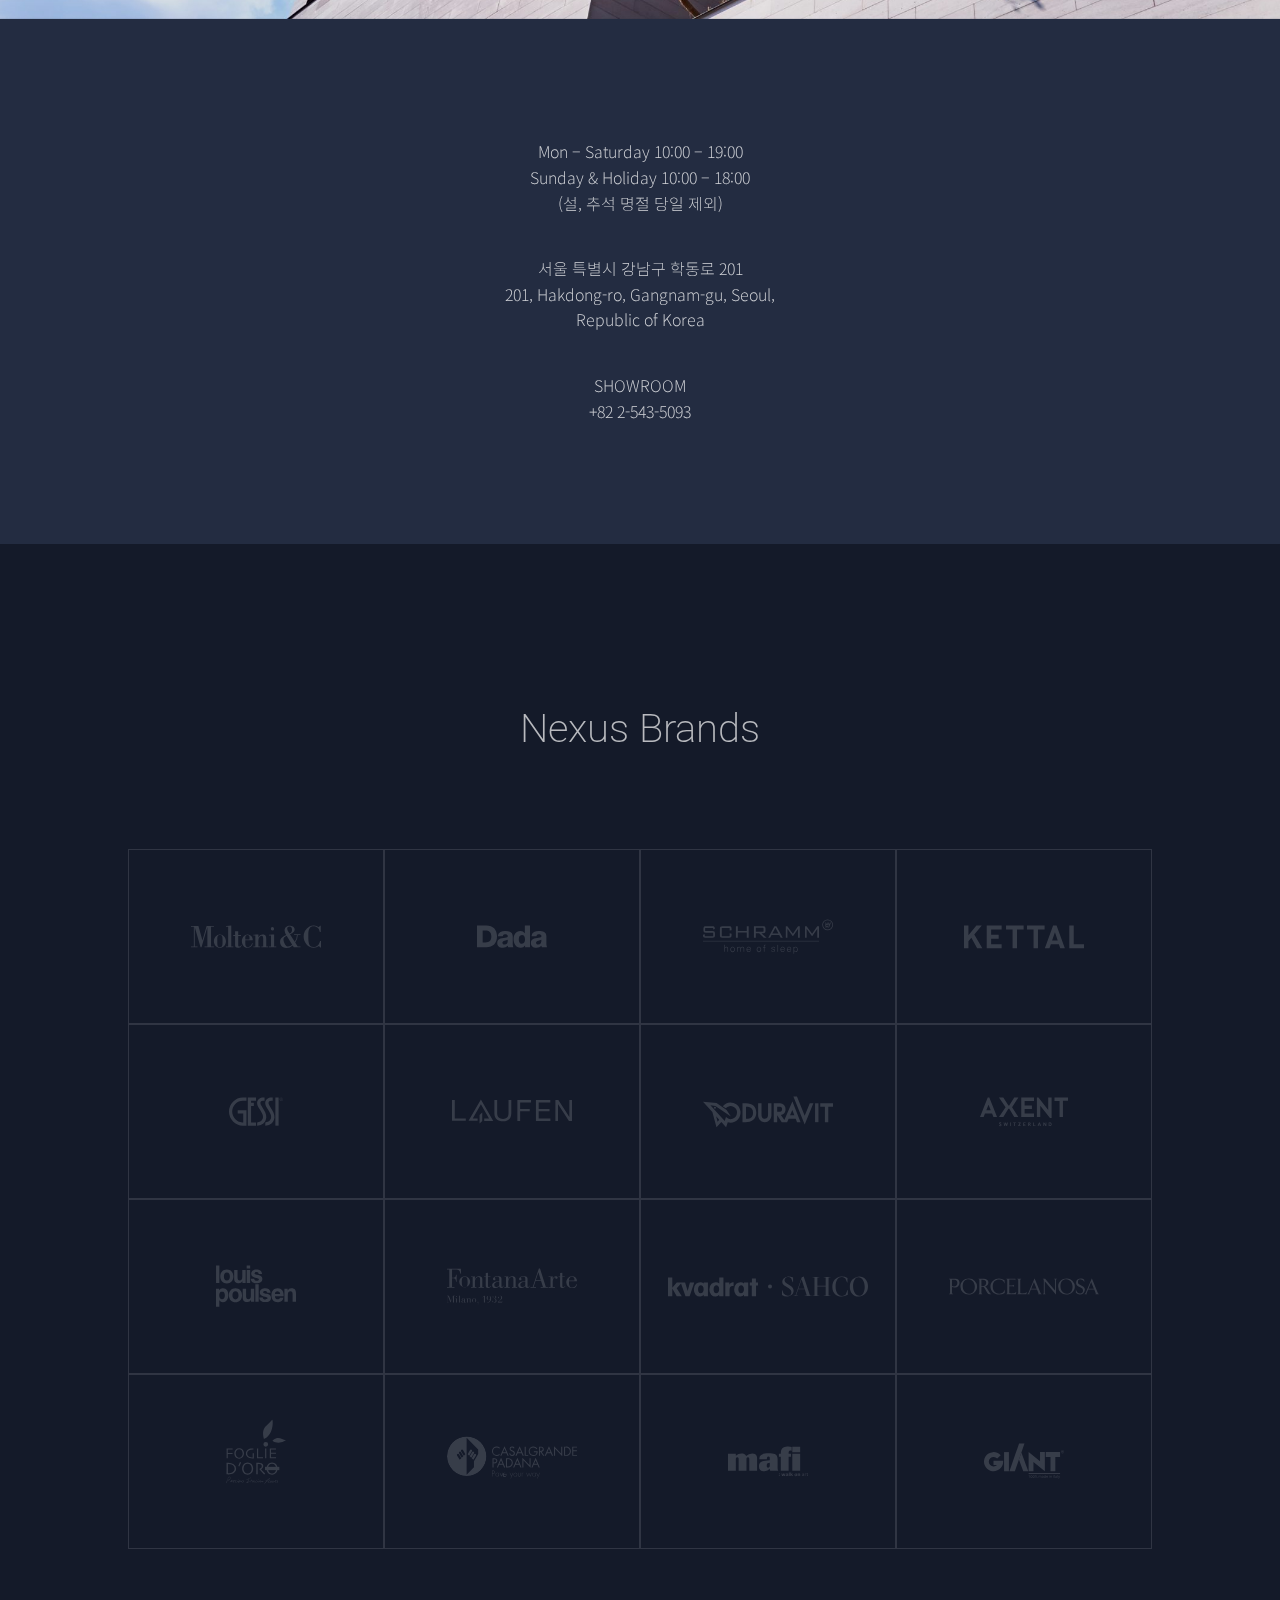
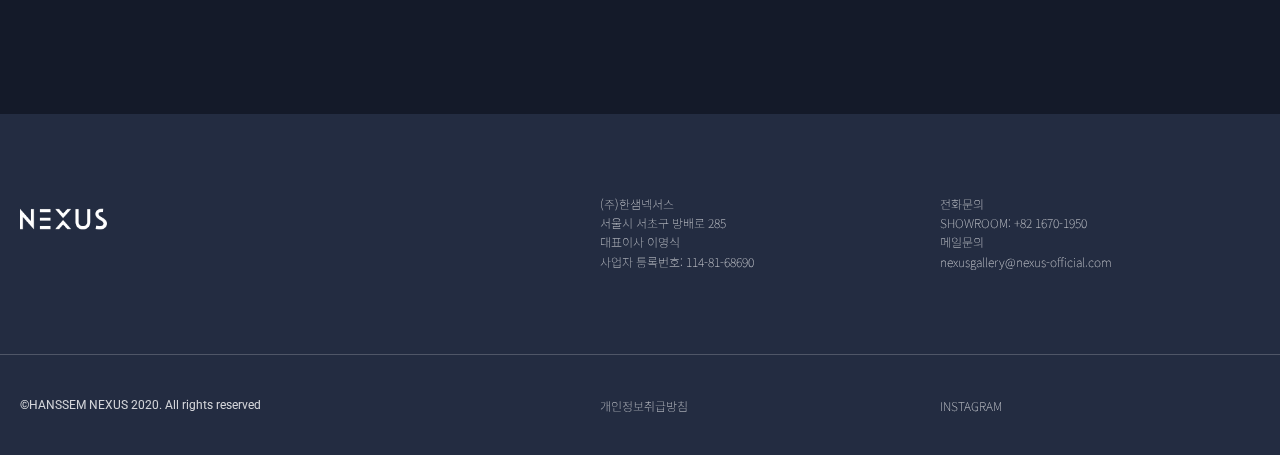
==== commit 862d06cc: "nexus_ver.3" ====
--- a/index.html
+++ b/index.html
@@ -1,49 +1,38 @@
 <!DOCTYPE html>
 <html lang="ko" dir="ltr">
-  <!-- dir = left to right -->
-
 <head>
   <meta charset="utf-8">
-  <!-- prevent IE unmatch  -->
   <meta http-equiv="X-UA-Compatible" content="IE=edge">
   <meta name="viewport" content="width=device-width, initial-scale=1, minimum-scale=1, maximum-scale=1, user-scalable=no">
-  
-  <!-- favicon -->
   <link rel="shortcut icon" href="images/favicon.png">
   <link rel="apple-touch-icon-precomposed" href="images/favicon_180.png">
-
   <title>넥서스 플래그십 서울 갤러리 : Nexus Flagship Seoul Gallery</title>
-
   <!-- vendor prefix -->
   <!--[if lt IE 9]>
   <script src="js/html5shiv.js"></script>
   <![endif]-->
   <!-- <script src="js/prefixfree.min.js"></script> -->
   <script src="js/respond.min.js"></script> 
-  
   <!-- google icon -->
   <link href="https://fonts.googleapis.com/icon?family=Material+Icons" rel="stylesheet">
-
   <!-- swiper -->
   <link rel="stylesheet" href="js/swiper/swiper.min.css">
   <script src="js/swiper/swiper.min.js"></script>
-  
-  <!-- my file must be last  -->
-  <!-- defer: html load가 끝나면 js읽어요. -->
-  <script defer type="text/javascript" src="js/jquery.min.js"></script>
-  <script defer type="text/javascript" src="js/script.js"></script>
-
   <link rel="stylesheet" type="text/css" href="css/normalize.css">
   <link rel="stylesheet" type="text/css" href="css/style.css">
+
+  <script defer type="text/javascript" src="js/jquery.min.js"></script>
+  <script defer type="text/javascript" src="js/waypoints.min.js"></script>
+  <script defer type="text/javascript" src="js/script.js"></script>
 </head>
 
 <body>
-<div class="modal"></div>
-<div class="wrap">
+<!-- <div class="modal"></div> -->
+<div id="home" class="wrap">
   <!-- header -->
   <header class="header">
     <div class="page-container">
-      <a href="#" class="logo"></a>
+      <a href="#home" class="logo"></a>
       <span class="material-icons mi-apps">apps</span>
       <nav>
         <ul>
@@ -60,23 +49,22 @@
   <!-- main -->
   <main>
     <!-- visual -->
-    <article class="visual">
+    <section class="visual">
       <div class="swiper-container swp-visual">
         <div class="swiper-wrapper">
           <div class="swiper-slide">
             <div class="visual-container">
               <img src="images/main_1.jpg" alt="main-viaul-1">
               <div class="page-container">
-                <img src="images/img-nexus-logo.svg" alt="">
-              </div>
-            </div>
-          </div>
-
+                <img src="images/img-nexus-logo.svg" alt="nexus">
+              </div>
+            </div>
+          </div>
           <div class="swiper-slide">
             <div class="visual-container">
               <img src="images/main_2.jpg" alt="main-viaul-2">
               <div class="page-container">
-                <img src="images/img-molteni-logo-2.svg" alt="">
+                <img src="images/img-molteni-logo-2.svg" alt="molteni">
               </div>
             </div>
           </div>
@@ -85,7 +73,7 @@
             <div class="visual-container">
               <img src="images/main_3.jpg" alt="main-viaul-3">
               <div class="page-container">
-                <img src="images/img-dada-logo-2.svg" alt="">
+                <img src="images/img-dada-logo-2.svg" alt="dada">
               </div>
             </div>
           </div>
@@ -94,7 +82,7 @@
             <div class="visual-container">
               <img src="images/main_4.jpg" alt="main-viaul-4">
               <div class="page-container">
-                <img src="images/img-gessi-logo-2.svg" alt="">
+                <img src="images/img-gessi-logo-2.svg" alt="gessi">
               </div>
             </div>
           </div>
@@ -102,7 +90,7 @@
             <div class="visual-container">
               <img src="images/main_5.jpg" alt="main-viaul-5">
               <div class="page-container">
-                <img src="images/img-fontana-logo-2.svg" alt="">
+                <img src="images/img-fontana-logo-2.svg" alt="fontana">
               </div>
             </div>
           </div>
@@ -115,22 +103,17 @@
             </div>
           </div>
         </div>
-
         <div class="page-container">
           <div class="swp-visual-pag"></div>
         </div>
-
-      </div>
-    </article>
-
+      </div>
+    </section>
     <!-- story -->
     <article class="story">
       <div class="story-box-tit">
         <strong>OUR STORY</strong>
       </div>
-      
       <div class="page-container">
-
         <div class="story-box-top">
           <h3>
             인테리어에 대한 새로운 가치를<br>
@@ -184,7 +167,6 @@
             <img src="images/img-molteni-logo-2.svg" alt="brand molteni">
           </em>
         </div>
-
 
         <div class="story-box-bottom">
           <p>
@@ -276,7 +258,7 @@
 
   <!-- footer -->
   <footer class="footer">
-    <div class="footer--top">
+    <div class="footer-top">
       <div class="page-container">
         <a href="#" class="f-logo"></a>
         <dl>
@@ -295,7 +277,7 @@
       </div>
     </div>
 
-    <div class="footer--bottom">
+    <div class="footer-bottom">
       <ul class="page-container">
         <li><span>&#169;HANSSEM NEXUS 2020. All rights reserved</span></li>
         <li><a href="#" id="pri-state">개인정보취급방침</a></li>
--- a/css/style.css
+++ b/css/style.css
@@ -2,33 +2,22 @@
 @import url('https://fonts.googleapis.com/css2?family=Roboto:ital,wght@0,100;0,300;0,400;0,500;0,700;0,900;1,100;1,300;1,400;1,500;1,700;1,900&display=swap');
 @import url('https://fonts.googleapis.com/css2?family=Noto+Sans+KR:wght@100;300;400;500;700;900&display=swap');
 
-/* scroll-bar design DELETE */
 html {
-  scrollbar-3dlight-color: #efefef;
-  scrollbar-arrow-color: #dfdfdf;
-  scrollbar-base-color: #efefef;
-  scrollbar-face-color: #dfdfdf;
-  scrollbar-track-color: #efefef;
-  scrollbar-darkshadow-color: #efefef;
-  scrollbar-highlight-color: #efefef;
-  scrollbar-shadow-color: #efefef;
   -ms-overflow-style: none;
   overflow: auto;
 }
-/* SCROLL */
 ::-webkit-scrollbar {
-  width: .0rem;
+  width: 0;
   height: 0;
 }
 /* ------------------------- */
-* {
+*{
   margin: 0;
   padding: 0;
   box-sizing: border-box;
   outline-style: none;
 }
 html {
-  /* rem standard unit */
   font-size: 10px;
   overflow-x: hidden;
 }
@@ -50,11 +39,10 @@
 }
 body {
   font-family: 'Roboto', "Noto Sans KR", sans-serif;
-  /* font-family: "Noto Sans KR", sans-serif; */
-  color: #222;
   font-size: 1.2rem;
   line-height: 1;
   letter-spacing: 0;
+  color: #222;
 }
 /* ------------------------------- */
 .page-container{
@@ -78,7 +66,6 @@
   background: rgba(255, 255, 255, 0.0);
   border-bottom: .05rem solid rgba(255, 255, 255, 0.3);
   /* min-width: 144.0rem; */
-
   z-index: 999999;
 }
 .header .page-container{
@@ -106,7 +93,6 @@
 
   background: rgba(255, 255, 255, 0.9);
   border-bottom: .1rem solid #e4e4e4;
-  /* animation: .6s slidedown; */
   animation-name: slidedown;
   animation-duration: .6s;
 }
@@ -163,13 +149,10 @@
   border: none;
 }
 
-
 /* main */
-
 /* visual */
 .visual{
   width: 100%;
-  /* min-width: 144.0rem; */
   min-height: 100vh;
 }
 .visual .swp-visual{
@@ -543,7 +526,6 @@
 }
 /* //main */
 
-
 /* nexus brands */
 .brands{
   background: #141A29;
@@ -636,11 +618,11 @@
 .footer{
   background: #232C41;
 }
-.footer--top{
+.footer-top{
   position: relative;
   border-bottom: .1rem solid rgba(255, 255, 255, 0.2);
 }
-.footer--top .page-container {
+.footer-top .page-container {
   display: flex;
   justify-content: flex-end;
   align-items: flex-start;
@@ -648,7 +630,7 @@
   padding-top: 8rem;
   padding-bottom: 8rem;
 }
-.footer--top .page-container > *{
+.footer-top .page-container > *{
   display: block;
   color: white;
 }
@@ -660,30 +642,30 @@
   background: url('../images/logo.png') no-repeat left;
   background-size: 15%;
 }
-.footer--top .page-container > dl{
+.footer-top .page-container > dl{
   flex: 1 5.0rem;
 }
-.footer--top .page-container dl *{
+.footer-top .page-container dl *{
   font-family: "Noto Sans KR", sans-serif;
   line-height: 1.6;
   font-weight: 100;
   color: rgba(255, 255, 255, 0.8);
 }
 /* bottom__footer */
-.footer--bottom .page-container{
+.footer-bottom .page-container{
   height: 100px;
   display: flex;
   align-items: center;
 }
-.footer--bottom .page-container li:first-child{
+.footer-bottom .page-container li:first-child{
   flex: 2;
   color: rgba(255, 255, 255, 0.8);
 }
-.footer--bottom .page-container li{
+.footer-bottom .page-container li{
   display: block;
   flex: 1 5.0rem;
 }
-.footer--bottom .page-container li a{
+.footer-bottom .page-container li a{
   font-family: "Noto Sans KR", sans-serif;
   line-height: 1.6;
   font-weight: 100;
@@ -691,7 +673,6 @@
 }
 
 /* responsive */
-
 @media screen and (max-width: 1440px) {
   /* responsive-main-visual */
   .visual .swp-visual{
@@ -707,7 +688,6 @@
     left: 0;
     transform: none;
   }
-
   /* responsive-main-storys-1*/
   .story-box-1, 
   .story-box-4, 
@@ -732,7 +712,6 @@
   .story-box-top h3{
     padding-bottom: 2rem;
   }
-  
   /* responsive-main-gallery-1 */
   .gallery .gallery-visual{
     background-attachment: scroll;
@@ -745,7 +724,6 @@
     flex-direction: column;
     padding: 10.0rem 0;
   }
-
   /* responsive-brands-1 */
   .brands .page-container{
     width: 80%;
@@ -882,7 +860,6 @@
   }
 }
 
-
 @media screen and (max-width:750px) {
   /* responsive-main-gallery-3 */
   .gallery .gallery-visual{
@@ -902,7 +879,7 @@
   }
 
   /* responsive-footer-2 */
-  .footer--top .page-container {
+  .footer-top .page-container {
     flex-direction: column;
     height: 350px;
     padding: 5rem 2rem;
@@ -912,10 +889,10 @@
     margin-left: 2rem;
     margin-bottom: 2rem;
   }
-  .footer--top .page-container > dl{
+  .footer-top .page-container > dl{
     padding-bottom: 2rem;
   }
-  .footer--bottom .page-container li{
+  .footer-bottom .page-container li{
     overflow: hidden;
   }
   #pri-state{
@@ -933,7 +910,6 @@
   .story-box-bottom p{
     padding-top: 6rem;
     font-size: 2.6rem;
-
   }
   .button-more-s{
     width: 80vw;
@@ -952,5 +928,4 @@
   .gallery-inf ul{
     padding: 5rem 0;
   }
-
 }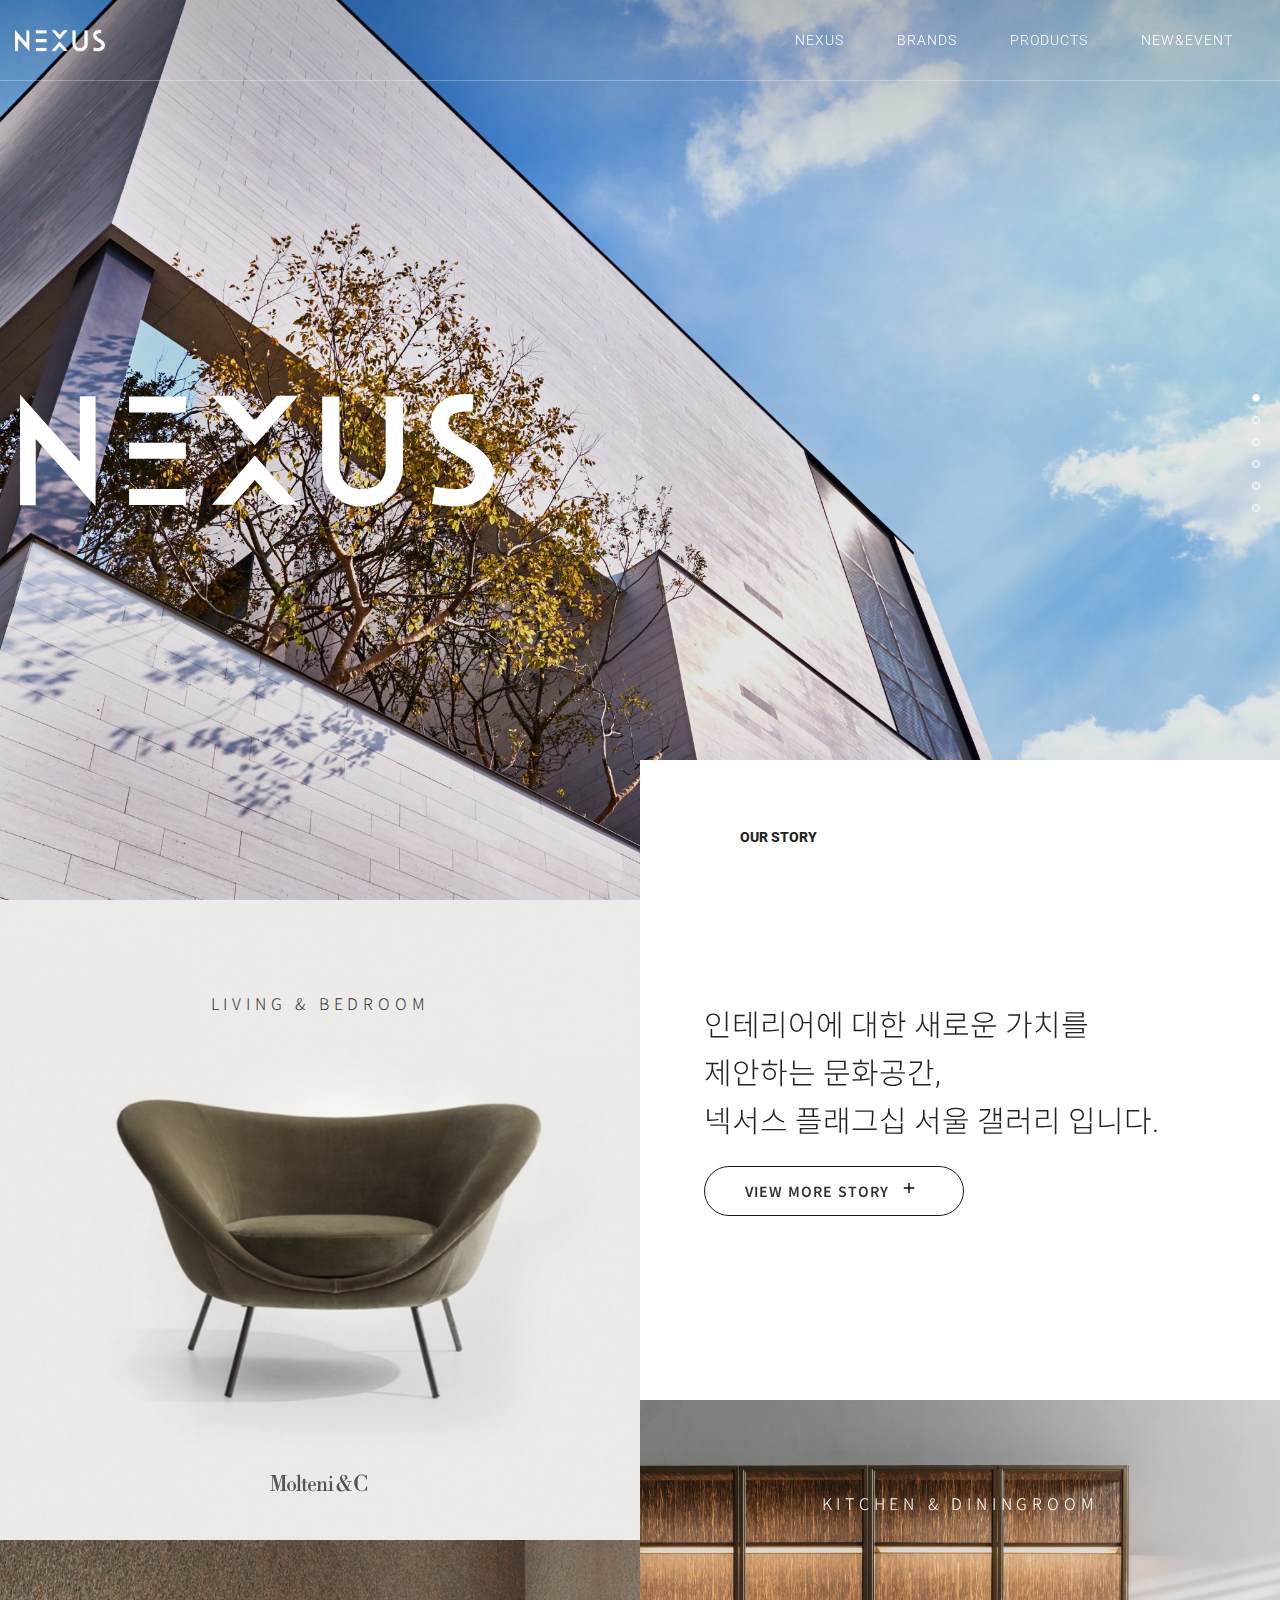
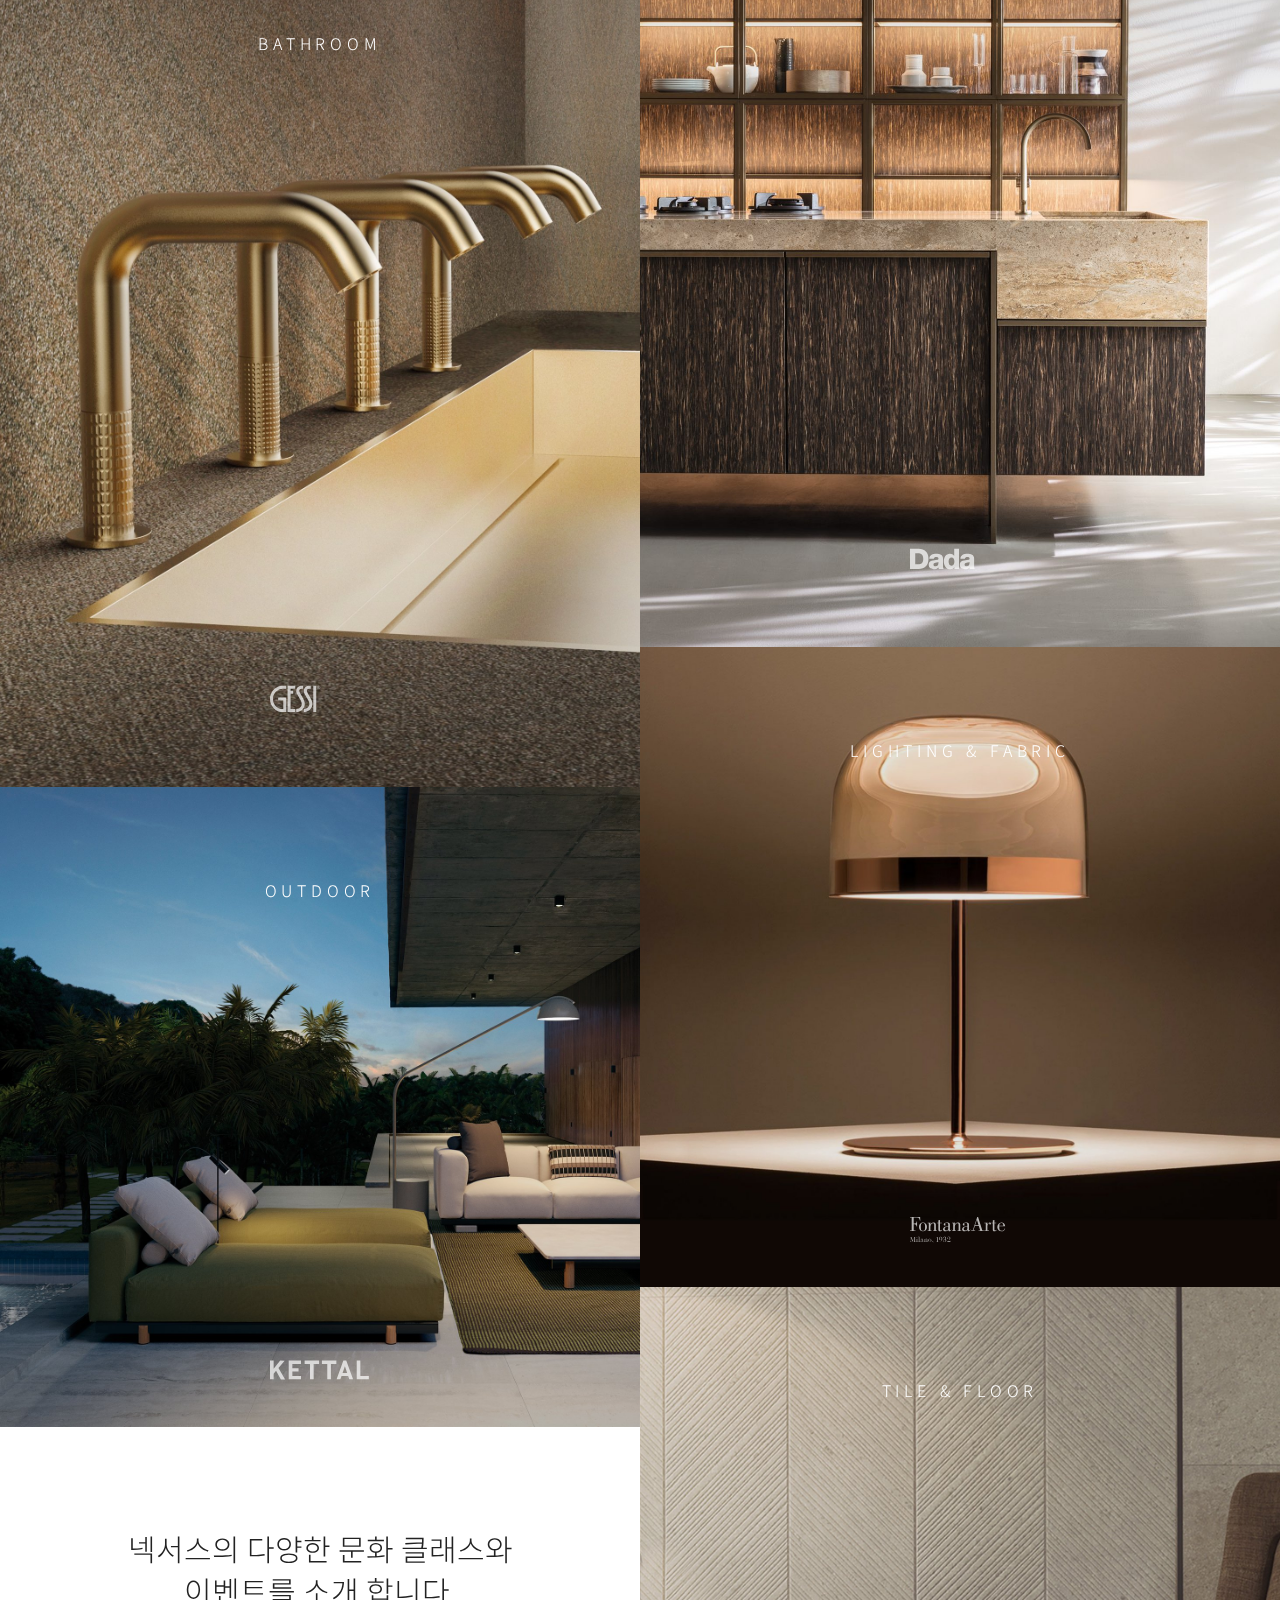
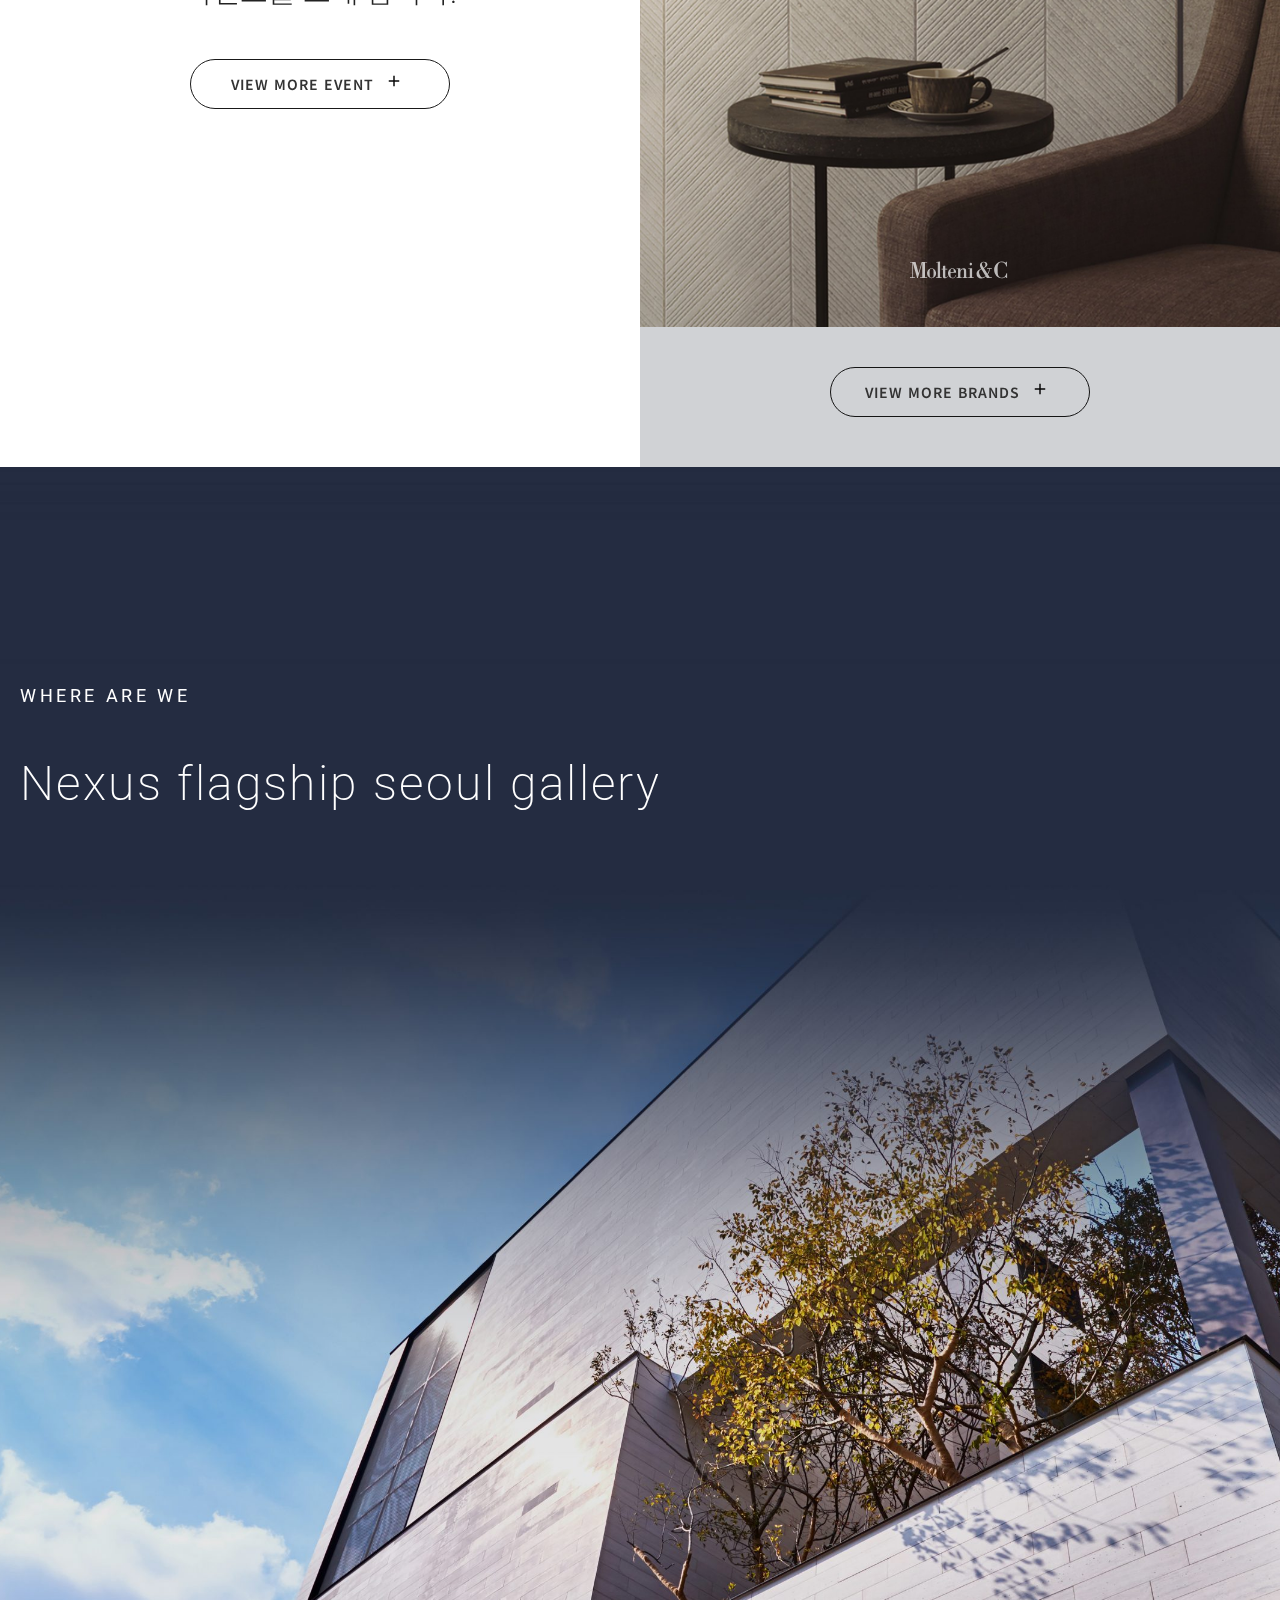
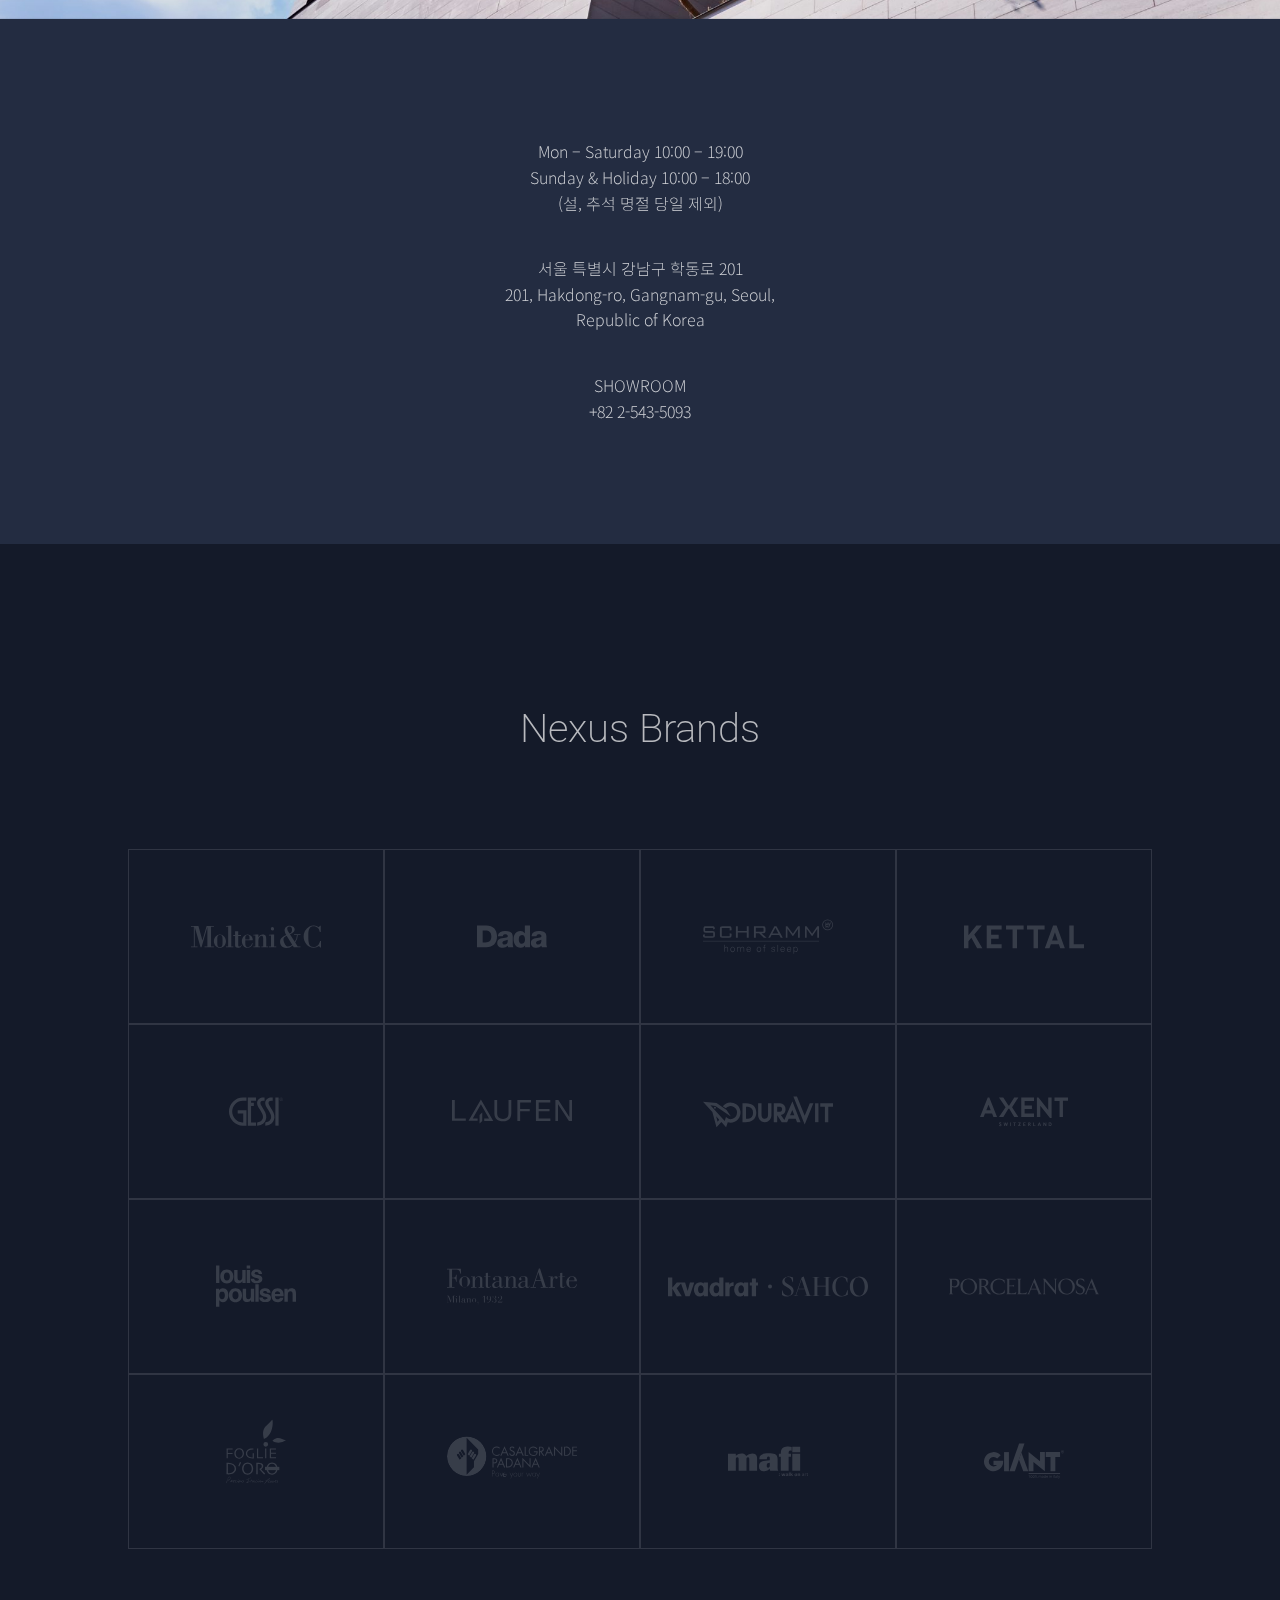
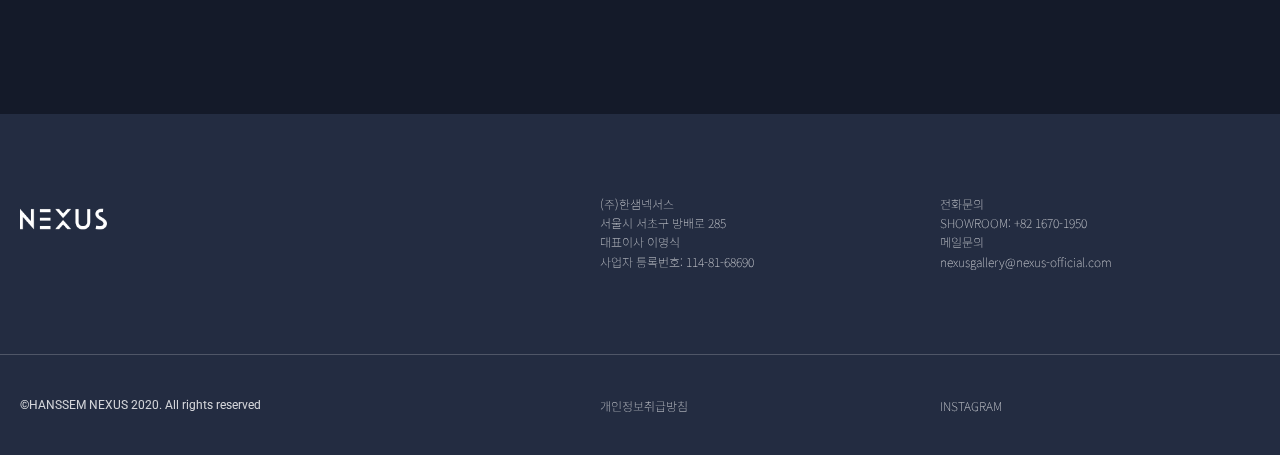
==== commit 58dc2a3d: "1.4.0 자바스크립트 수정" ====
--- a/index.html
+++ b/index.html
@@ -18,21 +18,21 @@
   <!-- swiper -->
   <link rel="stylesheet" href="js/swiper/swiper.min.css">
   <script src="js/swiper/swiper.min.js"></script>
-  <link rel="stylesheet" type="text/css" href="css/normalize.css">
-  <link rel="stylesheet" type="text/css" href="css/style.css">
-
-  <script defer type="text/javascript" src="js/jquery.min.js"></script>
-  <script defer type="text/javascript" src="js/waypoints.min.js"></script>
-  <script defer type="text/javascript" src="js/script.js"></script>
+  <link rel="stylesheet" href="css/normalize.css">
+  <link rel="stylesheet" href="css/style.css">
+
+  <script defer src="js/jquery.min.js"></script>
+  <script defer src="js/waypoints.min.js"></script>
+  <script defer src="js/script.js"></script>
 </head>
 
 <body>
-<!-- <div class="modal"></div> -->
 <div id="home" class="wrap">
   <!-- header -->
-  <header class="header">
+  <header>
     <div class="page-container">
       <a href="#home" class="logo"></a>
+      <!-- 인터넷 연결이 안되면 아이콘이 나타나지 않음 -->
       <span class="material-icons mi-apps">apps</span>
       <nav>
         <ul>
@@ -113,6 +113,7 @@
       <div class="story-box-tit">
         <strong>OUR STORY</strong>
       </div>
+      
       <div class="page-container">
         <div class="story-box-top">
           <h3>
@@ -257,7 +258,7 @@
   </article>
 
   <!-- footer -->
-  <footer class="footer">
+  <footer>
     <div class="footer-top">
       <div class="page-container">
         <a href="#" class="f-logo"></a>
--- a/css/style.css
+++ b/css/style.css
@@ -1,6 +1,55 @@
 @charset "UTF-8";
-@import url('https://fonts.googleapis.com/css2?family=Roboto:ital,wght@0,100;0,300;0,400;0,500;0,700;0,900;1,100;1,300;1,400;1,500;1,700;1,900&display=swap');
-@import url('https://fonts.googleapis.com/css2?family=Noto+Sans+KR:wght@100;300;400;500;700;900&display=swap');
+@import url("https://fonts.googleapis.com/css2?family=Roboto:ital,wght@0,100;0,300;0,400;0,500;0,700;0,900;1,100;1,300;1,400;1,500;1,700;1,900&display=swap");
+@import url("https://fonts.googleapis.com/css2?family=Noto+Sans+KR:wght@100;300;400;500;700;900&display=swap");
+
+@keyframes move {
+  from {
+    transform: translateX(100%);
+  }
+  to {
+    transform: translateX(0%);
+  }
+}
+
+@keyframes slidedown {
+  from {
+    margin-top: -8rem;
+  }
+  to {
+    margin-top: -0rem;
+  }
+}
+
+@keyframes slideout {
+  from {
+    opacity: 0;
+  }
+  to {
+    opacity: 1;
+  }
+}
+
+@keyframes move-r {
+  from {
+    opacity: 0;
+    transform: translateX(120%);
+  }
+  to {
+    opacity: 1;
+    transform: translateX(0%);
+  }
+}
+
+@keyframes move-l {
+  from {
+    opacity: 0;
+    transform: translateX(-120%);
+  }
+  to {
+    opacity: 1;
+    transform: translateX(0%);
+  }
+}
 
 html {
   -ms-overflow-style: none;
@@ -10,8 +59,9 @@
   width: 0;
   height: 0;
 }
-/* ------------------------- */
-*{
+
+/* --------common------------ */
+* {
   margin: 0;
   padding: 0;
   box-sizing: border-box;
@@ -21,7 +71,7 @@
   font-size: 10px;
   overflow-x: hidden;
 }
-a{
+a {
   text-decoration: none;
   color: #333;
 }
@@ -38,17 +88,18 @@
   list-style: none;
 }
 body {
-  font-family: 'Roboto', "Noto Sans KR", sans-serif;
+  font-family: "Roboto", "Noto Sans KR", sans-serif;
   font-size: 1.2rem;
   line-height: 1;
   letter-spacing: 0;
   color: #222;
 }
+
 /* ------------------------------- */
-.page-container{
-  position: relative;
-  display: block;
-  width: 144.0rem;
+.page-container {
+  position: relative;
+  display: block;
+  width: 144rem;
   margin: 0 auto;
 }
 .wrap {
@@ -57,92 +108,84 @@
 }
 /* ------------------------------------- */
 /* header */
-.header{
+header {
   position: absolute;
   top: 0;
   left: 0;
   display: block;
   width: 100vw;
-  background: rgba(255, 255, 255, 0.0);
-  border-bottom: .05rem solid rgba(255, 255, 255, 0.3);
-  /* min-width: 144.0rem; */
+  background: rgba(255, 255, 255, 0);
+  border-bottom: 0.05rem solid rgba(255, 255, 255, 0.3);
   z-index: 999999;
 }
-.header .page-container{
+header .page-container {
   position: relative;
   display: flex;
   justify-content: space-between;
   align-items: center;
   align-content: center;
-  height: 8.0rem;
-}
-@keyframes slidedown{
-  from{
-    margin-top: -8.0rem;
-  }
-  to{
-    margin-top: -.0rem;
-  }
-}
-.header-focus{
+  height: 8rem;
+}
+.header-focus {
   position: fixed;
   top: 0;
   left: 0;
   width: 100%;
-  height: 8.0rem;
+  height: 8rem;
 
   background: rgba(255, 255, 255, 0.9);
-  border-bottom: .1rem solid #e4e4e4;
+  border-bottom: 0.1rem solid #e4e4e4;
   animation-name: slidedown;
-  animation-duration: .6s;
-}
-.logo{
+  animation-duration: 0.6s;
+}
+.logo {
   display: block;
   width: 10rem;
   height: 8rem;
   margin-left: 1rem;
 }
-.header .logo{
-  background: url('../images/logo.png') no-repeat center;
+header .logo {
+  background: url("../images/logo.png") no-repeat center;
   background-size: 90%;
 }
-.header-focus .logo{
-  background: url('../images/logo_dark.svg') no-repeat center;
-  background-size: 90%;
-}
-header nav{
-  position: relative;
-  width: 51.0rem;
-}
-header nav ul li{
+header nav {
+  position: relative;
+  width: 51rem;
+}
+header nav ul li {
   display: inline-block;
-  padding: 1.0rem 2.5rem;
+  padding: 1rem 2.5rem;
   font-size: 1.4rem;
-  letter-spacing: .1rem;
-}
-.header nav ul li a{
+  letter-spacing: 0.1rem;
+}
+header nav ul li a {
   font-weight: 300;
   color: white;
 }
-.header-focus nav ul li a{
+header nav ul li a:hover {
+  text-decoration: underline;
+}
+.header-focus .logo {
+  background: url("../images/logo_dark.svg") no-repeat center;
+  background-size: 90%;
+}
+.header-focus nav ul li a {
   font-weight: 400;
-  color: rgba(0, 0, 0, .9);
-}
-header nav ul li a:hover{
-  text-decoration: underline;
-}
-.header .page-container .mi-apps,
-.header .page-container .mi-c{
+  color: rgba(0, 0, 0, 0.9);
+}
+
+header .page-container .mi-apps,
+header .page-container .mi-c {
   position: absolute;
-  top: 2.0rem;
+  top: 2rem;
   right: 2.5rem;
 
   display: none;
 
-  width: 2.0rem;
-  height: 2.0rem;
+  width: 2rem;
+  height: 2rem;
   padding: 0.5rem 0;
-  font-size: 2.0rem;
+  font-size: 2rem;
   font-weight: 100;
   text-align: center;
   cursor: pointer;
@@ -151,24 +194,24 @@
 
 /* main */
 /* visual */
-.visual{
+.visual {
   width: 100%;
   min-height: 100vh;
 }
-.visual .swp-visual{
+.visual .swp-visual {
   position: relative;
   width: 100%;
   height: 100vh;
 }
-.swp-visual .swiper-slide .visual-container{
-  position: relative;
-}
-.swp-visual .swiper-slide .visual-container > img{
+.swp-visual .swiper-slide .visual-container {
+  position: relative;
+}
+.swp-visual .swiper-slide .visual-container > img {
   width: 100%;
   height: 100vh;
   object-fit: cover;
 }
-.swp-visual .swiper-slide .visual-container > .page-container{
+.swp-visual .swiper-slide .visual-container > .page-container {
   position: absolute;
   top: 0;
   left: 50%;
@@ -178,26 +221,19 @@
   transform: translateX(-50%);
   z-index: 9;
 }
-@keyframes slideout {
-  from{
-    opacity: 0;
-  }
-  to{
-    opacity: 1;
-  }
-}
+
 .swp-visual .swiper-slide .visual-container > .page-container img,
-.swp-visual .swiper-slide-next .visual-container > .page-container img{
+.swp-visual .swiper-slide-next .visual-container > .page-container img {
   display: block;
   width: 37%;
   height: 37%;
-  margin-left: 7.0rem;
+  margin-left: 7rem;
   object-fit: contain;
   opacity: 0;
 }
-.swp-visual .swiper-slide-active .visual-container > .page-container img{
+.swp-visual .swiper-slide-active .visual-container > .page-container img {
   position: absolute;
-  left: -10.0rem;
+  left: -10rem;
   display: block;
   width: 37%;
   height: 37%;
@@ -205,11 +241,11 @@
 
   opacity: 1;
   transform: translateX(5rem);
-  transition: all ease-out .5s;
-  transition-delay: .5s;
+  transition: all ease-out 0.5s;
+  transition-delay: 0.5s;
 }
 /* swp-visual pagination */
-.swp-visual > .page-container{
+.swp-visual > .page-container {
   position: absolute;
   top: 0;
   left: 50%;
@@ -217,125 +253,100 @@
   transform: translateX(-50%);
   z-index: 9;
 }
-.swp-visual .swp-visual-pag{
+.swp-visual .swp-visual-pag {
   position: absolute;
   top: 43%;
   right: 0;
   display: flex;
   flex-direction: column;
 }
-.swp-visual .swp-visual-pag .swiper-pagination-bullet{
-  position: relative;
-  width: .8rem;
-  height: .8rem;
-  margin: .7rem 2.0rem;
-  border: .1rem solid rgba(255, 255, 255, 1);
-  background: rgba(255, 255, 255, .1);
+.swp-visual .swp-visual-pag .swiper-pagination-bullet {
+  position: relative;
+  width: 0.8rem;
+  height: 0.8rem;
+  margin: 0.7rem 2rem;
+  border: 0.1rem solid rgba(255, 255, 255, 1);
+  background: rgba(255, 255, 255, 0.1);
   opacity: 1;
   overflow: hidden;
 }
 .swp-visual .swp-visual-pag .swiper-pagination-bullet::before,
-.swp-visual .swp-visual-pag .swiper-pagination-bullet-active::before{
-  content: '';
+.swp-visual .swp-visual-pag .swiper-pagination-bullet-active::before {
+  content: "";
   position: absolute;
-  bottom: -.1rem;
+  bottom: -0.1rem;
   left: 0;
   width: 110%;
   background: rgba(255, 255, 255, 1);
 }
 .swp-visual .swp-visual-pag .swiper-pagination-bullet::before,
-.swp-visual .swp-visual-pag:active .swiper-pagination-bullet::before{
+.swp-visual .swp-visual-pag:active .swiper-pagination-bullet::before {
   height: 0%;
-  transition: height .3s;
-}
-.swp-visual .swp-visual-pag .swiper-pagination-bullet-active::before{
+  transition: height 0.3s;
+}
+.swp-visual .swp-visual-pag .swiper-pagination-bullet-active::before {
   height: 120%;
-  transition: height .3s ease-out;
-}
-.swp-visual .swp-visual-pag .swiper-pagination-bullet:hover{
+  transition: height 0.3s ease-out;
+}
+.swp-visual .swp-visual-pag .swiper-pagination-bullet:hover {
   background: white;
 }
-.swp-visual .swp-visual-pag .swiper-pagination-bullet:hover::before{
+.swp-visual .swp-visual-pag .swiper-pagination-bullet:hover::before {
   height: 120%;
 }
 
 /* story */
-.story{
+.story {
   position: relative;
 }
 /* story-animation---------- */
-.story-box-move{
+.story-box-move {
   animation-name: move;
   animation-duration: 1.3s;
-  animation-timing-function: cubic-bezier(.37, .13, .33, .94);
-}
-@keyframes move{
-  from{
-    transform: translateX(100%);
-  }
-  to{
-    transform: translateX(0%);
-  }
-}
-.story-box-right-to-mid{
+  animation-timing-function: cubic-bezier(0.37, 0.13, 0.33, 0.94);
+}
+
+.story-box-right-to-mid {
   animation-name: move-r;
   animation-duration: 1.3s;
-  animation-timing-function: cubic-bezier(.37, .13, .33, .94);
-}
-@keyframes move-r{
-  from{
-    opacity: 0;
-    transform: translateX(120%);
-  }
-  to{
-    opacity: 1;
-    transform: translateX(0%);
-  }
-}
-.story-box-left-to-mid{
+  animation-timing-function: cubic-bezier(0.37, 0.13, 0.33, 0.94);
+}
+
+.story-box-left-to-mid {
   animation-name: move-l;
   animation-duration: 1.3s;
-  animation-timing-function: cubic-bezier(.37, .13, .33, .94);
-}
-@keyframes move-l{
-  from{
-    opacity: 0;
-    transform: translateX(-120%);
-  }
-  to{
-    opacity: 1;
-    transform: translateX(0%);
-  }
-}
+  animation-timing-function: cubic-bezier(0.37, 0.13, 0.33, 0.94);
+}
+
 /* story-animation---------- */
-.story-box-tit{
+.story-box-tit {
   position: absolute;
-  top: -14.0rem;
+  top: -14rem;
   right: 0;
   height: 14.1rem;
   width: 50%;
-  padding: 5.0rem 0 5.0rem 10.0rem;
+  padding: 5rem 0 5rem 10rem;
   background: white;
   z-index: 9;
 }
-.story-box-tit strong{
+.story-box-tit strong {
   display: block;
   font-size: 1.4rem;
   font-weight: 800;
-  height: 4.0rem;
-  padding-top: 2.0rem;
-}
-.story .page-container{
+  height: 4rem;
+  padding-top: 2rem;
+}
+.story .page-container {
   position: relative;
   display: flex;
   flex-wrap: wrap;
   flex-direction: row-reverse;
 }
-.story .page-container > div{
+.story .page-container > div {
   width: 50%;
 }
 /* ---story__common--- */
-.mi-add{
+.mi-add {
   display: inline-block;
   width: 3rem;
   height: 3rem;
@@ -343,31 +354,31 @@
   text-align: center;
   font-size: 1.8rem;
 }
-.button-more-s{
+.button-more-s {
   font-family: "Noto Sans KR";
   display: block;
-  width: 26.0rem;
-  height: 5.0rem;
-  padding: 1.2rem 3.0rem 1.5rem 3.0rem;
-  border-radius: 3.0rem;
-  border: .1rem solid rgba(0, 0, 0, .9);
+  width: 26rem;
+  height: 5rem;
+  padding: 1.2rem 3rem 1.5rem 3rem;
+  border-radius: 3rem;
+  border: 0.1rem solid rgba(0, 0, 0, 0.9);
   font-size: 1.4rem;
   font-weight: 600;
   text-align: center;
-  letter-spacing: .1rem;
+  letter-spacing: 0.1rem;
 }
 .button-more-s:hover {
-  text-decoration: underline ;
+  text-decoration: underline;
 }
 /* ---story__commonicon--- */
 
-.story-box-top{
-  height: 58.0rem;
-  padding-top: 12.0rem;
-  padding-left: 10.0rem;
-}
-.story-box-top h3{
-  font-size: 3.0rem;
+.story-box-top {
+  height: 58rem;
+  padding-top: 12rem;
+  padding-left: 10rem;
+}
+.story-box-top h3 {
+  font-size: 3rem;
   font-weight: 300;
   line-height: 1.6;
   text-align: left;
@@ -375,7 +386,7 @@
   white-space: nowrap;
 }
 
-.story .page-container > .story-box-c{
+.story .page-container > .story-box-c {
   position: relative;
   padding: 9.5rem 0 5.5rem 0;
   text-align: center;
@@ -383,27 +394,27 @@
   background-repeat: no-repeat;
   background-size: cover;
 }
-.story .page-container .story-box-c > *{
-  display: block;
-}
-.story .page-container .story-box-c > .place{
+.story .page-container .story-box-c > * {
+  display: block;
+}
+.story .page-container .story-box-c > .place {
   font-family: "Noto Sans KR", sans-serif;
   font-weight: 300;
-  letter-spacing: .3em;
+  letter-spacing: 0.3em;
   font-size: 1.6rem;
   color: white;
 }
-.story .page-container .story-box-1 > .place{
+.story .page-container .story-box-1 > .place {
   color: #333;
 }
-.story .page-container .story-box-c > .click-area{
+.story .page-container .story-box-c > .click-area {
   height: 85%;
-  margin: 2.0rem 0;
+  margin: 2rem 0;
 }
 
 .story .page-container .story-box-c > .brand > img {
-  height: 3.0rem;
-  opacity: .7;
+  height: 3rem;
+  opacity: 0.7;
   object-position: 50% 0%;
 }
 .story .page-container .story-box-1 > .brand > img {
@@ -411,45 +422,45 @@
 }
 
 .story .page-container > .story-box-c:nth-child(2n-1) {
-  margin-top: -14.0rem;
+  margin-top: -14rem;
 }
 .story .page-container > .story-box-c:last-child {
-  margin-top: -15.0rem;
-}
-.story-box-1, 
-.story-box-4, 
-.story-box-5, 
-.story-box-6{
-  height: 72.0rem;
+  margin-top: -15rem;
+}
+.story-box-1,
+.story-box-4,
+.story-box-5,
+.story-box-6 {
+  height: 72rem;
 }
 .story-box-2,
-.story-box-3{
-  height: 94.0rem;
-}
-.story-box-1{
-  background: url('../images/story_1.jpg');
-}
-.story-box-2{
-  background: url('../images/story_2.jpg');
-}
-.story-box-3{
-  background: url('../images/story_3.jpg');
-}
-.story-box-4{
-  background: url('../images/story_4.jpg');
-}
-.story-box-5{
-  background: url('../images/story_5.jpg');
-}
-.story-box-6{
-  background: url('../images/story_6.jpg');
-}
-
-.story-box-bottom{
-  height: 73.0rem;
-  padding-top: 19.0rem;
-}
-.story-box-bottom p{
+.story-box-3 {
+  height: 94rem;
+}
+.story-box-1 {
+  background: url("../images/story_1.jpg");
+}
+.story-box-2 {
+  background: url("../images/story_2.jpg");
+}
+.story-box-3 {
+  background: url("../images/story_3.jpg");
+}
+.story-box-4 {
+  background: url("../images/story_4.jpg");
+}
+.story-box-5 {
+  background: url("../images/story_5.jpg");
+}
+.story-box-6 {
+  background: url("../images/story_6.jpg");
+}
+
+.story-box-bottom {
+  height: 73rem;
+  padding-top: 19rem;
+}
+.story-box-bottom p {
   display: block;
   font-size: 3rem;
   font-weight: 300;
@@ -457,64 +468,63 @@
   text-align: center;
   margin-bottom: 4.5rem;
 }
-.story-box-bottom .button-more-s{
+.story-box-bottom .button-more-s {
   margin: 0 auto;
 }
-.story-button-more{
-  margin-top: -15.0rem;
+.story-button-more {
+  margin-top: -15rem;
   width: 50%;
-  height: 15.0rem;
-  padding: 5.0rem 0;
+  height: 15rem;
+  padding: 5rem 0;
   background: #d0d2d5;
 }
-.story-button-more .button-more-s{
+.story-button-more .button-more-s {
   margin: 0 auto;
 }
 
-
 /* gallery */
-.gallery{
+.gallery {
   position: relative;
   min-width: 100vw;
 }
-.gallery .gallery-visual{
+.gallery .gallery-visual {
   position: relative;
   height: 143.5rem;
-  padding: 22.0rem 0 0 0;
-  background: url('../images/gallery_bg.jpg') no-repeat center;
+  padding: 22rem 0 0 0;
+  background: url("../images/gallery_bg.jpg") no-repeat center;
   background-attachment: fixed;
   background-size: cover;
 }
-.gallery .gallery-visual .g-text-box{
+.gallery .gallery-visual .g-text-box {
   position: relative;
   color: white;
 }
-.gallery .gallery-visual .g-text-box em{
+.gallery .gallery-visual .g-text-box em {
   display: block;
   margin-bottom: 5.5rem;
   font-size: 1.8rem;
-  font-weight: 400; 
+  font-weight: 400;
   font-style: normal;
   letter-spacing: 0.2em;
 }
-.gallery .gallery-visual .g-text-box h2{
+.gallery .gallery-visual .g-text-box h2 {
   font-size: 4.8rem;
   font-weight: 200;
   letter-spacing: 0.05em;
 }
-.gallery-inf{
+.gallery-inf {
   position: relative;
   width: 100vw;
-  background: #232C41;
-}
-.gallery-inf ul{
+  background: #232c41;
+}
+.gallery-inf ul {
   display: flex;
   justify-content: space-between;
   flex-wrap: wrap;
-  padding: 12.0rem 0;
-}
-.gallery-inf ul > li{
-  font-family: "Noto Sans KR", sans-serif;;
+  padding: 12rem 0;
+}
+.gallery-inf ul > li {
+  font-family: "Noto Sans KR", sans-serif;
   display: inline-block;
   color: rgba(255, 255, 255, 0.8);
   padding: 2rem 0;
@@ -527,24 +537,24 @@
 /* //main */
 
 /* nexus brands */
-.brands{
-  background: #141A29;
-}
-.brands .page-container{
+.brands {
+  background: #141a29;
+}
+.brands .page-container {
   position: relative;
   padding: 16.5rem 0;
   overflow: hidden;
 }
-.brands .page-container > em{
+.brands .page-container > em {
   display: block;
   text-align: center;
   font-style: normal;
   font-size: 4rem;
   font-weight: 200;
   color: rgba(255, 255, 255, 0.7);
-  padding-bottom: 10.0rem;
-}
-.brand-lst{
+  padding-bottom: 10rem;
+}
+.brand-lst {
   position: relative;
   display: flex;
   flex-wrap: wrap;
@@ -552,120 +562,120 @@
   align-content: flex-start;
   width: 100%;
 }
-.brand-lst li a{
-  display: block;
-  width: 36.0rem;
+.brand-lst li a {
+  display: block;
+  width: 36rem;
   height: 17.5rem;
-  border: .1rem solid rgba(255, 255, 255, 0.4);
+  border: 0.1rem solid rgba(255, 255, 255, 0.4);
   background-position: center;
   background-repeat: no-repeat;
-  opacity: .3;
-}
-.brand-lst li a:hover{
+  opacity: 0.3;
+}
+.brand-lst li a:hover {
   opacity: 1;
-  transition: all ease-in .2s;
-}
-.b-1{
-  background: url('../images/b-1.svg');
-}
-.b-2{
-  background: url('../images/b-2.svg');
-}
-.b-3{
-  background: url('../images/b-3.svg');
-}
-.b-4{
-  background: url('../images/b-4.svg');
-}
-.b-5{
-  background: url('../images/b-5.svg');
-}
-.b-6{
-  background: url('../images/b-6.svg');
-}
-.b-7{
-  background: url('../images/b-7.svg');
-}
-.b-8{
-  background: url('../images/b-8.svg');
-}
-.b-9{
-  background: url('../images/b-9.svg');
-}
-.b-10{
-  background: url('../images/b-10.svg');
-}
-.b-11{
-  background: url('../images/b-11.svg');
-}
-.b-12{
-  background: url('../images/b-12.svg');
-}
-.b-13{
-  background: url('../images/b-13.svg');
-}
-.b-14{
-  background: url('../images/b-14.svg');
-}
-.b-15{
-  background: url('../images/b-15.svg');
-}
-.b-16{
-  background: url('../images/b-16.svg');
+  transition: all ease-in 0.2s;
+}
+.b-1 {
+  background: url("../images/b-1.svg");
+}
+.b-2 {
+  background: url("../images/b-2.svg");
+}
+.b-3 {
+  background: url("../images/b-3.svg");
+}
+.b-4 {
+  background: url("../images/b-4.svg");
+}
+.b-5 {
+  background: url("../images/b-5.svg");
+}
+.b-6 {
+  background: url("../images/b-6.svg");
+}
+.b-7 {
+  background: url("../images/b-7.svg");
+}
+.b-8 {
+  background: url("../images/b-8.svg");
+}
+.b-9 {
+  background: url("../images/b-9.svg");
+}
+.b-10 {
+  background: url("../images/b-10.svg");
+}
+.b-11 {
+  background: url("../images/b-11.svg");
+}
+.b-12 {
+  background: url("../images/b-12.svg");
+}
+.b-13 {
+  background: url("../images/b-13.svg");
+}
+.b-14 {
+  background: url("../images/b-14.svg");
+}
+.b-15 {
+  background: url("../images/b-15.svg");
+}
+.b-16 {
+  background: url("../images/b-16.svg");
 }
 
 /* footer */
-.footer{
-  background: #232C41;
-}
-.footer-top{
-  position: relative;
-  border-bottom: .1rem solid rgba(255, 255, 255, 0.2);
+footer {
+  background: #232c41;
+}
+.footer-top {
+  position: relative;
+  border-bottom: 0.1rem solid rgba(255, 255, 255, 0.2);
 }
 .footer-top .page-container {
   display: flex;
   justify-content: flex-end;
   align-items: flex-start;
-  height: 24.0rem;
+  height: 24rem;
   padding-top: 8rem;
   padding-bottom: 8rem;
 }
-.footer-top .page-container > *{
+.footer-top .page-container > * {
   display: block;
   color: white;
 }
-.f-logo{
+.f-logo {
   flex: 2;
   width: 100%;
   height: 5rem;
   align-self: flex-start;
-  background: url('../images/logo.png') no-repeat left;
+  background: url("../images/logo.png") no-repeat left;
   background-size: 15%;
 }
-.footer-top .page-container > dl{
-  flex: 1 5.0rem;
-}
-.footer-top .page-container dl *{
+.footer-top .page-container > dl {
+  flex: 1 5rem;
+}
+.footer-top .page-container dl * {
   font-family: "Noto Sans KR", sans-serif;
   line-height: 1.6;
   font-weight: 100;
   color: rgba(255, 255, 255, 0.8);
 }
 /* bottom__footer */
-.footer-bottom .page-container{
+.footer-bottom .page-container {
   height: 100px;
   display: flex;
   align-items: center;
 }
-.footer-bottom .page-container li:first-child{
+.footer-bottom .page-container li:first-child {
   flex: 2;
   color: rgba(255, 255, 255, 0.8);
 }
-.footer-bottom .page-container li{
-  display: block;
-  flex: 1 5.0rem;
-}
-.footer-bottom .page-container li a{
+.footer-bottom .page-container li {
+  display: block;
+  flex: 1 5rem;
+}
+.footer-bottom .page-container li a {
   font-family: "Noto Sans KR", sans-serif;
   line-height: 1.6;
   font-weight: 100;
@@ -675,91 +685,91 @@
 /* responsive */
 @media screen and (max-width: 1440px) {
   /* responsive-main-visual */
-  .visual .swp-visual{
+  .visual .swp-visual {
     width: 100vw;
   }
-  .page-container{
+  .page-container {
     width: 100%;
   }
-  .visual .swp-visual .page-container{
+  .visual .swp-visual .page-container {
     width: 100%;
   }
-  .visual .swp-visual .visual-container .page-container{
+  .visual .swp-visual .visual-container .page-container {
     left: 0;
     transform: none;
   }
   /* responsive-main-storys-1*/
-  .story-box-1, 
-  .story-box-4, 
-  .story-box-5, 
-  .story-box-6{
+  .story-box-1,
+  .story-box-4,
+  .story-box-5,
+  .story-box-6 {
     height: 50vw;
   }
   .story-box-2,
-  .story-box-3{
+  .story-box-3 {
     height: 66.2vw;
   }
   .story-box-top,
-  .story-box-bottom{
+  .story-box-bottom {
     height: 50vw;
     padding-top: 8%;
     padding-left: 5%;
-    transition: all .2s;
-  }
-  .story-box-bottom{
+    transition: all 0.2s;
+  }
+  .story-box-bottom {
     padding-left: 0;
   }
-  .story-box-top h3{
+  .story-box-top h3 {
     padding-bottom: 2rem;
   }
   /* responsive-main-gallery-1 */
-  .gallery .gallery-visual{
+  .gallery .gallery-visual {
     background-attachment: scroll;
     height: 90vw;
   }
-  .gallery-visual .page-container{
+  .gallery-visual .page-container {
     padding-left: 2rem;
   }
-  .gallery-inf ul{
+  .gallery-inf ul {
     flex-direction: column;
-    padding: 10.0rem 0;
+    padding: 10rem 0;
   }
   /* responsive-brands-1 */
-  .brands .page-container{
+  .brands .page-container {
     width: 80%;
   }
-  .brand-lst li a{
+  .brand-lst li a {
     width: 20vw;
   }
 
   /* responsive-footer-1 */
-  .footer .page-container{
+  footer .page-container {
     padding-left: 2rem;
   }
 }
 
 @media screen and (max-width: 1024px) {
   /* responsive - header */
-  html{
+  html {
     font-size: 8px;
   }
-  .header .page-container{
+  header .page-container {
     width: 100vw;
     height: 7rem;
   }
-  .header-focus{
+  .header-focus {
     height: 7rem;
   }
-  .header .page-container .material-icons{
+  header .page-container .material-icons {
     display: block;
   }
-  .header .page-container .mi-apps{
+  header .page-container .mi-apps {
     color: white;
   }
-  .header-focus .page-container .mi-apps{
+  .header-focus .page-container .mi-apps {
     color: black;
   }
-  .header nav ul{
+  header nav ul {
     position: fixed;
     top: 0;
     right: -250px;
@@ -768,39 +778,39 @@
     height: 100%;
     color: grey;
     background: white;
-    box-shadow: -3px 0px 9px 1px rgba(0, 0, 0, .1);
+    box-shadow: -3px 0px 9px 1px rgba(0, 0, 0, 0.1);
     padding-top: 80px;
-    transition: right .3s;
-  }
-  .header nav ul li{
+    transition: transform 0.3s;
+  }
+  header nav ul li {
     display: block;
     width: 90%;
     margin: 0 auto;
     padding: 2.5rem 3rem;
-    border-bottom: 1px solid rgba(0, 0, 0, .15);
-  }
-  .header nav ul li:last-child{
+    border-bottom: 1px solid rgba(0, 0, 0, 0.15);
+  }
+  header nav ul li:last-child {
     border-bottom: none;
   }
-  .header nav ul li:hover{
-    background: rgba(0, 0, 0, .04);
-  }
-  .header nav ul li a{
+  header nav ul li:hover {
+    background: rgba(0, 0, 0, 0.04);
+  }
+  header nav ul li a {
     color: black;
     font-size: 1.2rem;
     font-weight: 500;
   }
   /* responsive-main-storys-2*/
-  .story .page-container > div{
+  .story .page-container > div {
     width: 100%;
   }
-  .story-box-tit{
+  .story-box-tit {
     top: -8rem;
-    padding: 2.0rem 5rem;
+    padding: 2rem 5rem;
     height: 8rem;
     letter-spacing: 1px;
   }
-  .story-box-top{
+  .story-box-top {
     display: flex;
     flex-wrap: wrap;
     justify-content: space-around;
@@ -810,71 +820,72 @@
     padding: 8rem 0 0 0;
     overflow: hidden;
   }
-  .story-box-top h3{
+  .story-box-top h3 {
     padding-bottom: 5rem;
     width: 70vw;
   }
-  .button-more-s{
+  .button-more-s {
     width: 70vw;
-    transition: width .3s;
+    transition: width 0.3s;
   }
   .story .page-container > .story-box-c:nth-child(n) {
     margin-top: 0;
   }
-  .story-box-1, 
-  .story-box-4, 
-  .story-box-5, 
-  .story-box-6{
+  .story-box-1,
+  .story-box-4,
+  .story-box-5,
+  .story-box-6 {
     height: 100vw;
   }
   .story-box-2,
-  .story-box-3{
+  .story-box-3 {
     height: 120vw;
   }
-  .story-box-bottom{
+  .story-box-bottom {
     order: 4;
     height: 35rem;
   }
-  .story-box-6{
+  .story-box-6 {
     order: 5;
   }
-  .story-button-more{
+  .story-button-more {
     margin-top: 0;
     order: 6;
   }
-  .story-button-more .button-more-s{
+  .story-button-more .button-more-s {
     font-size: 1.8rem;
-    padding: 2.0rem 0;
+    padding: 2rem 0;
     height: 6rem;
   }
   /* responsive-main-gallery-2 */
-  .gallery .gallery-visual .g-text-box em,h2{
+  .gallery .gallery-visual .g-text-box em,
+  h2 {
     text-align: center;
   }
-  
+
   /* responsive-brands-2 */
-  .brand-lst li a{
+  .brand-lst li a {
     width: 40vw;
     height: 15vw;
     background-size: 110%;
   }
 }
 
-@media screen and (max-width:750px) {
+@media screen and (max-width: 750px) {
   /* responsive-main-gallery-3 */
-  .gallery .gallery-visual{
+  .gallery .gallery-visual {
     padding: 12rem 0;
   }
-  .gallery .gallery-visual .g-text-box em{
+  .gallery .gallery-visual .g-text-box em {
     margin-bottom: 3rem;
   }
-  .gallery .gallery-visual .g-text-box h2{
+  .gallery .gallery-visual .g-text-box h2 {
     font-size: 4rem;
     white-space: nowrap;
   }
-  
+
   /* responsive-brands-3 */
-  .brand-lst li a{
+  .brand-lst li a {
     height: 20vw;
   }
 
@@ -885,17 +896,17 @@
     padding: 5rem 2rem;
     font-size: 1.6rem;
   }
-  .f-logo{
+  .f-logo {
     margin-left: 2rem;
     margin-bottom: 2rem;
   }
-  .footer-top .page-container > dl{
+  .footer-top .page-container > dl {
     padding-bottom: 2rem;
   }
-  .footer-bottom .page-container li{
+  .footer-bottom .page-container li {
     overflow: hidden;
   }
-  #pri-state{
+  #pri-state {
     display: none;
     flex: 0;
   }
@@ -903,29 +914,29 @@
 
 @media screen and (max-width: 450px) {
   /* responsive-main__story-3 */
-  .story-box-top h3{
+  .story-box-top h3 {
     font-size: 2.6rem;
     width: 90vw;
   }
-  .story-box-bottom p{
+  .story-box-bottom p {
     padding-top: 6rem;
     font-size: 2.6rem;
   }
-  .button-more-s{
+  .button-more-s {
     width: 80vw;
   }
   /* responsive-main-gallery-4 */
-  .gallery .gallery-visual{
+  .gallery .gallery-visual {
     padding: 5rem 0;
   }
-  .gallery .gallery-visual .g-text-box em{
+  .gallery .gallery-visual .g-text-box em {
     font-size: 1.4rem;
     margin-bottom: 1.8rem;
   }
-  .gallery .gallery-visual .g-text-box h2{
+  .gallery .gallery-visual .g-text-box h2 {
     font-size: 2.4rem;
   }
-  .gallery-inf ul{
+  .gallery-inf ul {
     padding: 5rem 0;
   }
-}+}
